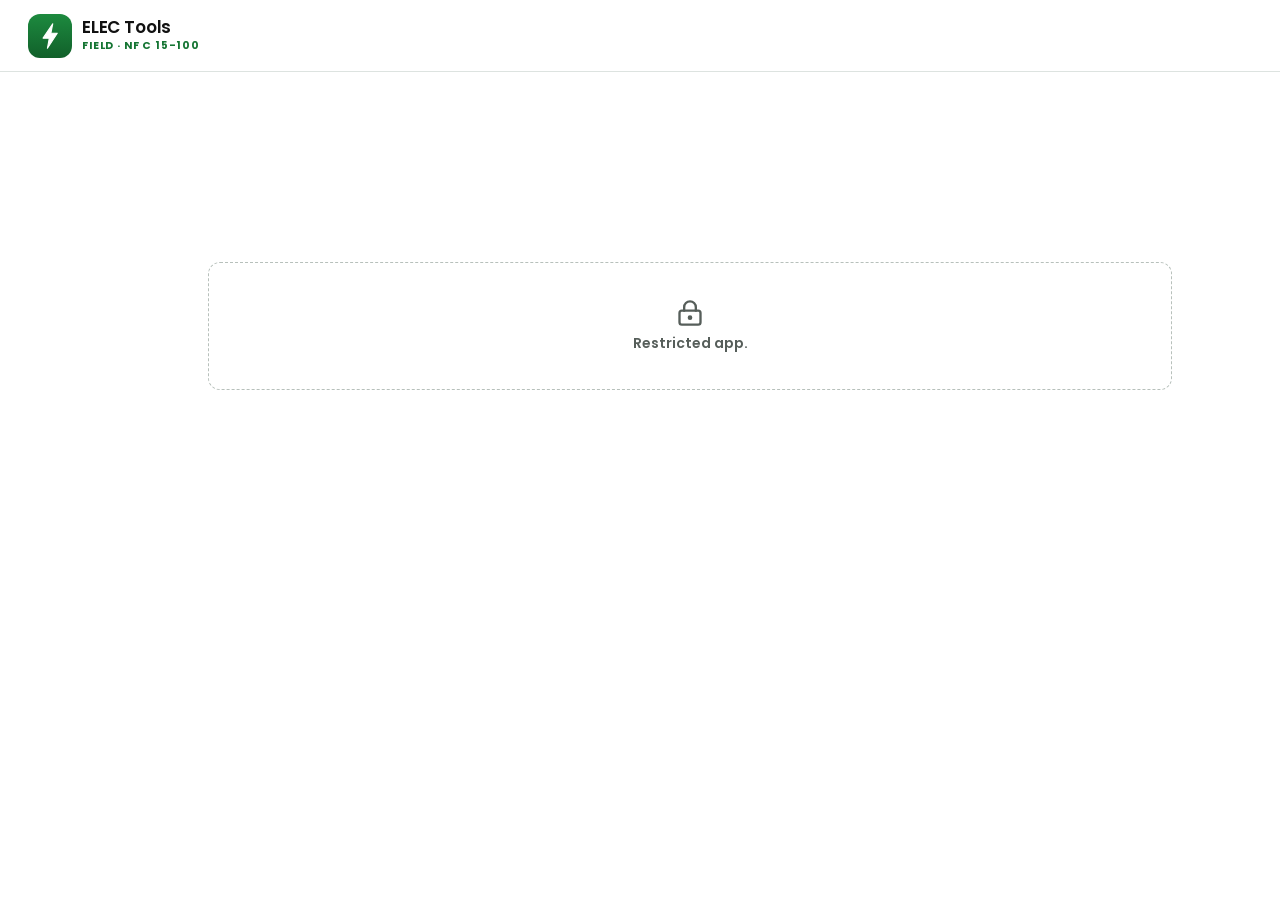
==== index.html @ 7d435b9e "Site ELEC Tools 1.0 (48) Co-Authored-By: Claude Fable 5.2 <noreply@anthropic.com>" ====
<!DOCTYPE html><!--TerLLx02cDnvO8qaEk_gn--><html lang="fr"><head><meta charSet="utf-8"/><meta name="viewport" content="width=device-width, initial-scale=1, maximum-scale=1, viewport-fit=cover"/><link rel="stylesheet" href="/_next/static/css/90f1ebd850bac467.css" data-precedence="next"/><link rel="preload" as="script" fetchPriority="low" href="/_next/static/chunks/webpack-ba7ab8f2b5a0d208.js"/><script src="/_next/static/chunks/4bd1b696-409494caf8c83275.js" async=""></script><script src="/_next/static/chunks/255-205653c4add82feb.js" async=""></script><script src="/_next/static/chunks/main-app-24da8ce214932cf9.js" async=""></script><script src="/_next/static/chunks/2f0b94e8-015daada98eb83e2.js" async=""></script><script src="/_next/static/chunks/164f4fb6-91375d5a65762548.js" async=""></script><script src="/_next/static/chunks/216-b95ee6476badbe04.js" async=""></script><script src="/_next/static/chunks/app/page-dc9c0424d70b2bcd.js" async=""></script><meta name="theme-color" content="#ffffff"/><title>ELEC Tools</title><meta name="description" content="Compagnon terrain pour calculs electriques NF C 15-100"/><meta name="application-name" content="ELEC Tools"/><link rel="manifest" href="/manifest.webmanifest"/><meta name="robots" content="noindex, nofollow"/><meta name="mobile-web-app-capable" content="yes"/><meta name="apple-mobile-web-app-title" content="ELEC Tools"/><meta name="apple-mobile-web-app-status-bar-style" content="default"/><script src="/_next/static/chunks/polyfills-42372ed130431b0a.js" noModule=""></script></head><body><div hidden=""><!--$--><!--/$--></div><div class="app-shell"><header class="topbar"><button type="button" class="brand-button" aria-label="Accueil ELEC Tools" data-brand-logo="true"><span class="brand-mark" aria-hidden="true"><svg viewBox="0 0 1024 1024" width="32" height="32"><path d="M600 120 L290 580 L490 580 L430 904 L744 424 L540 424 Z" fill="currentColor" stroke="currentColor" stroke-width="36" stroke-linejoin="round"></path></svg></span><span class="min-w-0"><span class="brand-name truncate">ELEC Tools</span><span class="brand-kicker kicker truncate">Terrain · NF C 15-100</span></span></button></header><main class="content" data-web-locked="true"><div class="empty-state web-locked"><svg xmlns="http://www.w3.org/2000/svg" width="28" height="28" viewBox="0 0 24 24" fill="none" stroke="currentColor" stroke-width="2" stroke-linecap="round" stroke-linejoin="round" class="lucide lucide-lock-keyhole" aria-hidden="true"><circle cx="12" cy="16" r="1"></circle><rect x="3" y="10" width="18" height="12" rx="2"></rect><path d="M7 10V7a5 5 0 0 1 10 0v3"></path></svg><span>Application reservee.</span></div></main></div><!--$--><!--/$--><script src="/_next/static/chunks/webpack-ba7ab8f2b5a0d208.js" id="_R_" async=""></script><script>(self.__next_f=self.__next_f||[]).push([0])</script><script>self.__next_f.push([1,"1:\"$Sreact.fragment\"\n2:I[9766,[],\"\"]\n3:I[98924,[],\"\"]\n4:I[60210,[\"33\",\"static/chunks/2f0b94e8-015daada98eb83e2.js\",\"930\",\"static/chunks/164f4fb6-91375d5a65762548.js\",\"216\",\"static/chunks/216-b95ee6476badbe04.js\",\"974\",\"static/chunks/app/page-dc9c0424d70b2bcd.js\"],\"default\"]\n5:I[24431,[],\"OutletBoundary\"]\n7:I[15278,[],\"AsyncMetadataOutlet\"]\n9:I[24431,[],\"ViewportBoundary\"]\nb:I[24431,[],\"MetadataBoundary\"]\nc:\"$Sreact.suspense\"\ne:I[57150,[],\"\"]\n:HL[\"/_next/static/css/90f1ebd850bac467.css\",\"style\"]\n"])</script><script>self.__next_f.push([1,"0:{\"P\":null,\"b\":\"TerLLx02cDnvO8qaEk_gn\",\"p\":\"\",\"c\":[\"\",\"\"],\"i\":false,\"f\":[[[\"\",{\"children\":[\"__PAGE__\",{}]},\"$undefined\",\"$undefined\",true],[\"\",[\"$\",\"$1\",\"c\",{\"children\":[[[\"$\",\"link\",\"0\",{\"rel\":\"stylesheet\",\"href\":\"/_next/static/css/90f1ebd850bac467.css\",\"precedence\":\"next\",\"crossOrigin\":\"$undefined\",\"nonce\":\"$undefined\"}]],[\"$\",\"html\",null,{\"lang\":\"fr\",\"children\":[\"$\",\"body\",null,{\"children\":[\"$\",\"$L2\",null,{\"parallelRouterKey\":\"children\",\"error\":\"$undefined\",\"errorStyles\":\"$undefined\",\"errorScripts\":\"$undefined\",\"template\":[\"$\",\"$L3\",null,{}],\"templateStyles\":\"$undefined\",\"templateScripts\":\"$undefined\",\"notFound\":[[[\"$\",\"title\",null,{\"children\":\"404: This page could not be found.\"}],[\"$\",\"div\",null,{\"style\":{\"fontFamily\":\"system-ui,\\\"Segoe UI\\\",Roboto,Helvetica,Arial,sans-serif,\\\"Apple Color Emoji\\\",\\\"Segoe UI Emoji\\\"\",\"height\":\"100vh\",\"textAlign\":\"center\",\"display\":\"flex\",\"flexDirection\":\"column\",\"alignItems\":\"center\",\"justifyContent\":\"center\"},\"children\":[\"$\",\"div\",null,{\"children\":[[\"$\",\"style\",null,{\"dangerouslySetInnerHTML\":{\"__html\":\"body{color:#000;background:#fff;margin:0}.next-error-h1{border-right:1px solid rgba(0,0,0,.3)}@media (prefers-color-scheme:dark){body{color:#fff;background:#000}.next-error-h1{border-right:1px solid rgba(255,255,255,.3)}}\"}}],[\"$\",\"h1\",null,{\"className\":\"next-error-h1\",\"style\":{\"display\":\"inline-block\",\"margin\":\"0 20px 0 0\",\"padding\":\"0 23px 0 0\",\"fontSize\":24,\"fontWeight\":500,\"verticalAlign\":\"top\",\"lineHeight\":\"49px\"},\"children\":404}],[\"$\",\"div\",null,{\"style\":{\"display\":\"inline-block\"},\"children\":[\"$\",\"h2\",null,{\"style\":{\"fontSize\":14,\"fontWeight\":400,\"lineHeight\":\"49px\",\"margin\":0},\"children\":\"This page could not be found.\"}]}]]}]}]],[]],\"forbidden\":\"$undefined\",\"unauthorized\":\"$undefined\"}]}]}]]}],{\"children\":[\"__PAGE__\",[\"$\",\"$1\",\"c\",{\"children\":[[\"$\",\"$L4\",null,{}],null,[\"$\",\"$L5\",null,{\"children\":[\"$L6\",[\"$\",\"$L7\",null,{\"promise\":\"$@8\"}]]}]]}],{},null,false]},null,false],[\"$\",\"$1\",\"h\",{\"children\":[null,[[\"$\",\"$L9\",null,{\"children\":\"$La\"}],null],[\"$\",\"$Lb\",null,{\"children\":[\"$\",\"div\",null,{\"hidden\":true,\"children\":[\"$\",\"$c\",null,{\"fallback\":null,\"children\":\"$Ld\"}]}]}]]}],false]],\"m\":\"$undefined\",\"G\":[\"$e\",[]],\"s\":false,\"S\":true}\n"])</script><script>self.__next_f.push([1,"a:[[\"$\",\"meta\",\"0\",{\"charSet\":\"utf-8\"}],[\"$\",\"meta\",\"1\",{\"name\":\"viewport\",\"content\":\"width=device-width, initial-scale=1, maximum-scale=1, viewport-fit=cover\"}],[\"$\",\"meta\",\"2\",{\"name\":\"theme-color\",\"content\":\"#ffffff\"}]]\n6:null\n"])</script><script>self.__next_f.push([1,"8:{\"metadata\":[[\"$\",\"title\",\"0\",{\"children\":\"ELEC Tools\"}],[\"$\",\"meta\",\"1\",{\"name\":\"description\",\"content\":\"Compagnon terrain pour calculs electriques NF C 15-100\"}],[\"$\",\"meta\",\"2\",{\"name\":\"application-name\",\"content\":\"ELEC Tools\"}],[\"$\",\"link\",\"3\",{\"rel\":\"manifest\",\"href\":\"/manifest.webmanifest\",\"crossOrigin\":\"$undefined\"}],[\"$\",\"meta\",\"4\",{\"name\":\"robots\",\"content\":\"noindex, nofollow\"}],[\"$\",\"meta\",\"5\",{\"name\":\"mobile-web-app-capable\",\"content\":\"yes\"}],[\"$\",\"meta\",\"6\",{\"name\":\"apple-mobile-web-app-title\",\"content\":\"ELEC Tools\"}],[\"$\",\"meta\",\"7\",{\"name\":\"apple-mobile-web-app-status-bar-style\",\"content\":\"default\"}]],\"error\":null,\"digest\":\"$undefined\"}\n"])</script><script>self.__next_f.push([1,"d:\"$8:metadata\"\n"])</script></body></html>
---- _next/static/css/90f1ebd850bac467.css ----
@font-face{font-family:Poppins;font-style:normal;font-display:swap;font-weight:400;src:url(/_next/static/media/poppins-latin-400-normal.916d3686.woff2) format("woff2"),url(/_next/static/media/poppins-latin-400-normal.cbe785df.woff) format("woff")}@font-face{font-family:Poppins;font-style:normal;font-display:swap;font-weight:500;src:url(/_next/static/media/poppins-latin-500-normal.7777133e.woff2) format("woff2"),url(/_next/static/media/poppins-latin-500-normal.fd8e96c2.woff) format("woff")}@font-face{font-family:Poppins;font-style:normal;font-display:swap;font-weight:600;src:url(/_next/static/media/poppins-latin-600-normal.d8692086.woff2) format("woff2"),url(/_next/static/media/poppins-latin-600-normal.c070cf14.woff) format("woff")}@font-face{font-family:Poppins;font-style:normal;font-display:swap;font-weight:700;src:url(/_next/static/media/poppins-latin-700-normal.9a881e2a.woff2) format("woff2"),url(/_next/static/media/poppins-latin-700-normal.c83dad1a.woff) format("woff")}*,:after,:before{--tw-border-spacing-x:0;--tw-border-spacing-y:0;--tw-translate-x:0;--tw-translate-y:0;--tw-rotate:0;--tw-skew-x:0;--tw-skew-y:0;--tw-scale-x:1;--tw-scale-y:1;--tw-pan-x: ;--tw-pan-y: ;--tw-pinch-zoom: ;--tw-scroll-snap-strictness:proximity;--tw-gradient-from-position: ;--tw-gradient-via-position: ;--tw-gradient-to-position: ;--tw-ordinal: ;--tw-slashed-zero: ;--tw-numeric-figure: ;--tw-numeric-spacing: ;--tw-numeric-fraction: ;--tw-ring-inset: ;--tw-ring-offset-width:0px;--tw-ring-offset-color:#fff;--tw-ring-color:rgb(59 130 246/0.5);--tw-ring-offset-shadow:0 0 #0000;--tw-ring-shadow:0 0 #0000;--tw-shadow:0 0 #0000;--tw-shadow-colored:0 0 #0000;--tw-blur: ;--tw-brightness: ;--tw-contrast: ;--tw-grayscale: ;--tw-hue-rotate: ;--tw-invert: ;--tw-saturate: ;--tw-sepia: ;--tw-drop-shadow: ;--tw-backdrop-blur: ;--tw-backdrop-brightness: ;--tw-backdrop-contrast: ;--tw-backdrop-grayscale: ;--tw-backdrop-hue-rotate: ;--tw-backdrop-invert: ;--tw-backdrop-opacity: ;--tw-backdrop-saturate: ;--tw-backdrop-sepia: ;--tw-contain-size: ;--tw-contain-layout: ;--tw-contain-paint: ;--tw-contain-style: }::backdrop{--tw-border-spacing-x:0;--tw-border-spacing-y:0;--tw-translate-x:0;--tw-translate-y:0;--tw-rotate:0;--tw-skew-x:0;--tw-skew-y:0;--tw-scale-x:1;--tw-scale-y:1;--tw-pan-x: ;--tw-pan-y: ;--tw-pinch-zoom: ;--tw-scroll-snap-strictness:proximity;--tw-gradient-from-position: ;--tw-gradient-via-position: ;--tw-gradient-to-position: ;--tw-ordinal: ;--tw-slashed-zero: ;--tw-numeric-figure: ;--tw-numeric-spacing: ;--tw-numeric-fraction: ;--tw-ring-inset: ;--tw-ring-offset-width:0px;--tw-ring-offset-color:#fff;--tw-ring-color:rgb(59 130 246/0.5);--tw-ring-offset-shadow:0 0 #0000;--tw-ring-shadow:0 0 #0000;--tw-shadow:0 0 #0000;--tw-shadow-colored:0 0 #0000;--tw-blur: ;--tw-brightness: ;--tw-contrast: ;--tw-grayscale: ;--tw-hue-rotate: ;--tw-invert: ;--tw-saturate: ;--tw-sepia: ;--tw-drop-shadow: ;--tw-backdrop-blur: ;--tw-backdrop-brightness: ;--tw-backdrop-contrast: ;--tw-backdrop-grayscale: ;--tw-backdrop-hue-rotate: ;--tw-backdrop-invert: ;--tw-backdrop-opacity: ;--tw-backdrop-saturate: ;--tw-backdrop-sepia: ;--tw-contain-size: ;--tw-contain-layout: ;--tw-contain-paint: ;--tw-contain-style: }/*
! tailwindcss v3.4.19 | MIT License | https://tailwindcss.com
*/*,:after,:before{box-sizing:border-box;border:0 solid #e5e7eb}:after,:before{--tw-content:""}:host,html{line-height:1.5;-webkit-text-size-adjust:100%;-moz-tab-size:4;-o-tab-size:4;tab-size:4;font-family:Poppins,-apple-system,BlinkMacSystemFont,Segoe UI,Roboto,Helvetica Neue,Arial,sans-serif;font-feature-settings:normal;font-variation-settings:normal;-webkit-tap-highlight-color:transparent}body{line-height:inherit}hr{height:0;color:inherit;border-top-width:1px}abbr:where([title]){-webkit-text-decoration:underline dotted;text-decoration:underline dotted}h1,h2,h3,h4,h5,h6{font-size:inherit;font-weight:inherit}a{color:inherit;text-decoration:inherit}b,strong{font-weight:bolder}code,kbd,pre,samp{font-family:ui-monospace,SFMono-Regular,Menlo,Monaco,Consolas,Liberation Mono,Courier New,monospace;font-feature-settings:normal;font-variation-settings:normal;font-size:1em}small{font-size:80%}sub,sup{font-size:75%;line-height:0;position:relative;vertical-align:baseline}sub{bottom:-.25em}sup{top:-.5em}table{text-indent:0;border-color:inherit;border-collapse:collapse}button,input,optgroup,select,textarea{font-family:inherit;font-feature-settings:inherit;font-variation-settings:inherit;font-size:100%;font-weight:inherit;line-height:inherit;letter-spacing:inherit;color:inherit;margin:0;padding:0}button,select{text-transform:none}button,input:where([type=button]),input:where([type=reset]),input:where([type=submit]){-webkit-appearance:button;background-color:transparent;background-image:none}:-moz-focusring{outline:auto}:-moz-ui-invalid{box-shadow:none}progress{vertical-align:baseline}::-webkit-inner-spin-button,::-webkit-outer-spin-button{height:auto}[type=search]{-webkit-appearance:textfield;outline-offset:-2px}::-webkit-search-decoration{-webkit-appearance:none}::-webkit-file-upload-button{-webkit-appearance:button;font:inherit}summary{display:list-item}blockquote,dd,dl,figure,h1,h2,h3,h4,h5,h6,hr,p,pre{margin:0}fieldset{margin:0}fieldset,legend{padding:0}menu,ol,ul{list-style:none;margin:0;padding:0}dialog{padding:0}textarea{resize:vertical}input::-moz-placeholder,textarea::-moz-placeholder{opacity:1;color:#9ca3af}input::placeholder,textarea::placeholder{opacity:1;color:#9ca3af}[role=button],button{cursor:pointer}:disabled{cursor:default}audio,canvas,embed,iframe,img,object,svg,video{display:block;vertical-align:middle}img,video{max-width:100%;height:auto}[hidden]:where(:not([hidden=until-found])){display:none}.sr-only{position:absolute;width:1px;height:1px;padding:0;margin:-1px;overflow:hidden;clip:rect(0,0,0,0);white-space:nowrap;border-width:0}.\!visible{visibility:visible!important}.visible{visibility:visible}.collapse{visibility:collapse}.fixed{position:fixed}.col-span-2{grid-column:span 2/span 2}.mb-1{margin-bottom:.25rem}.mb-2{margin-bottom:.5rem}.mb-3{margin-bottom:.75rem}.mb-4{margin-bottom:1rem}.mt-1{margin-top:.25rem}.mt-2{margin-top:.5rem}.mt-3{margin-top:.75rem}.mt-4{margin-top:1rem}.block{display:block}.flex{display:flex}.\!table{display:table!important}.table{display:table}.grid{display:grid}.contents{display:contents}.hidden{display:none}.min-h-\[48px\]{min-height:48px}.w-full{width:100%}.min-w-0{min-width:0}.min-w-\[300px\]{min-width:300px}.min-w-\[320px\]{min-width:320px}.flex-1{flex:1 1 0%}.shrink-0{flex-shrink:0}.border-collapse{border-collapse:collapse}.transform{transform:translate(var(--tw-translate-x),var(--tw-translate-y)) rotate(var(--tw-rotate)) skewX(var(--tw-skew-x)) skewY(var(--tw-skew-y)) scaleX(var(--tw-scale-x)) scaleY(var(--tw-scale-y))}.grid-cols-2{grid-template-columns:repeat(2,minmax(0,1fr))}.grid-cols-3{grid-template-columns:repeat(3,minmax(0,1fr))}.grid-cols-\[minmax\(0\2c 1fr\)\]{grid-template-columns:minmax(0,1fr)}.flex-wrap{flex-wrap:wrap}.items-end{align-items:flex-end}.items-center{align-items:center}.justify-between{justify-content:space-between}.gap-2{gap:.5rem}.gap-3{gap:.75rem}.gap-4{gap:1rem}.gap-5{gap:1.25rem}.gap-6{gap:1.5rem}.space-y-3>:not([hidden])~:not([hidden]){--tw-space-y-reverse:0;margin-top:calc(.75rem * calc(1 - var(--tw-space-y-reverse)));margin-bottom:calc(.75rem * var(--tw-space-y-reverse))}.space-y-4>:not([hidden])~:not([hidden]){--tw-space-y-reverse:0;margin-top:calc(1rem * calc(1 - var(--tw-space-y-reverse)));margin-bottom:calc(1rem * var(--tw-space-y-reverse))}.overflow-x-auto{overflow-x:auto}.truncate{overflow:hidden;text-overflow:ellipsis}.truncate,.whitespace-nowrap{white-space:nowrap}.rounded-full{border-radius:9999px}.rounded-lg{border-radius:10px}.border{border-width:1px}.border-t{border-top-width:1px}.border-confirm{--tw-border-opacity:1;border-color:rgb(21 117 51/var(--tw-border-opacity,1))}.border-ink\/10{border-color:rgb(17 17 17/.1)}.border-ink\/5{border-color:rgb(17 17 17/.05)}.border-line{--tw-border-opacity:1;border-color:rgb(221 227 224/var(--tw-border-opacity,1))}.border-white\/10{border-color:rgb(255 255 255/.1)}.bg-confirm{--tw-bg-opacity:1;background-color:rgb(21 117 51/var(--tw-bg-opacity,1))}.bg-mint{--tw-bg-opacity:1;background-color:rgb(233 248 237/var(--tw-bg-opacity,1))}.bg-panel{--tw-bg-opacity:1;background-color:rgb(244 246 245/var(--tw-bg-opacity,1))}.bg-red-600{--tw-bg-opacity:1;background-color:rgb(220 38 38/var(--tw-bg-opacity,1))}.bg-white{--tw-bg-opacity:1;background-color:rgb(255 255 255/var(--tw-bg-opacity,1))}.bg-white\/10{background-color:rgb(255 255 255/.1)}.p-3{padding:.75rem}.p-4{padding:1rem}.px-2{padding-left:.5rem;padding-right:.5rem}.px-3{padding-left:.75rem;padding-right:.75rem}.py-1{padding-top:.25rem;padding-bottom:.25rem}.py-2{padding-top:.5rem;padding-bottom:.5rem}.py-3{padding-top:.75rem;padding-bottom:.75rem}.text-left{text-align:left}.text-sm{font-size:.875rem;line-height:1.25rem}.text-xs{font-size:.75rem;line-height:1rem}.font-black{font-weight:700}.font-bold,.font-semibold{font-weight:600}.uppercase{text-transform:uppercase}.capitalize{text-transform:capitalize}.italic{font-style:italic}.text-confirm{--tw-text-opacity:1;color:rgb(21 117 51/var(--tw-text-opacity,1))}.text-graphite{--tw-text-opacity:1;color:rgb(86 94 90/var(--tw-text-opacity,1))}.text-safety{--tw-text-opacity:1;color:rgb(61 205 88/var(--tw-text-opacity,1))}.text-white{--tw-text-opacity:1;color:rgb(255 255 255/var(--tw-text-opacity,1))}.outline{outline-style:solid}.ring{--tw-ring-offset-shadow:var(--tw-ring-inset) 0 0 0 var(--tw-ring-offset-width) var(--tw-ring-offset-color);--tw-ring-shadow:var(--tw-ring-inset) 0 0 0 calc(3px + var(--tw-ring-offset-width)) var(--tw-ring-color)}.ring,.ring-1{box-shadow:var(--tw-ring-offset-shadow),var(--tw-ring-shadow),var(--tw-shadow,0 0 #0000)}.ring-1{--tw-ring-offset-shadow:var(--tw-ring-inset) 0 0 0 var(--tw-ring-offset-width) var(--tw-ring-offset-color);--tw-ring-shadow:var(--tw-ring-inset) 0 0 0 calc(1px + var(--tw-ring-offset-width)) var(--tw-ring-color)}.ring-line{--tw-ring-opacity:1;--tw-ring-color:rgb(221 227 224/var(--tw-ring-opacity,1))}.blur{--tw-blur:blur(8px)}.blur,.filter{filter:var(--tw-blur) var(--tw-brightness) var(--tw-contrast) var(--tw-grayscale) var(--tw-hue-rotate) var(--tw-invert) var(--tw-saturate) var(--tw-sepia) var(--tw-drop-shadow)}:root{color-scheme:light;--c-ink:#111111;--c-body:#2f3632;--c-muted:#565e5a;--c-green:#157533;--c-green-pressed:#0f5c27;--c-life:#3dcd58;--c-mint:#e9f8ed;--c-mint-line:#bfe6cb;--c-surface:#f4f6f5;--c-line:#dde3e0;--c-field-line:#7a8580;--c-warn:#9a3412;--c-warn-bg:#fff4e5;--c-warn-line:#f5c99a;--c-danger:#b42318;--radius-card:14px;--radius-control:10px;--gutter:16px;--safe-top:env(safe-area-inset-top,0px);--safe-bottom:env(safe-area-inset-bottom,0px);--safe-left:env(safe-area-inset-left,0px);--safe-right:env(safe-area-inset-right,0px);--topbar-height:60px;--topbar-offset:calc(var(--topbar-height) + var(--safe-top));--plan-taskbar-h:66px;--plan-bottom-space:calc(var(--bottom-nav-height) + var(--safe-bottom));--plan-work-h:calc(100dvh - var(--topbar-offset) - var(--plan-taskbar-h) - var(--plan-bottom-space) - 40px);--bottom-nav-height:64px}*{box-sizing:border-box}body,html{min-height:100%;overflow-x:hidden;overflow-x:clip}body{margin:0;background:#fff;color:var(--c-ink);font-family:Poppins,-apple-system,BlinkMacSystemFont,Segoe UI,Roboto,Helvetica Neue,Arial,sans-serif;font-size:16px;line-height:1.45;letter-spacing:0;overscroll-behavior-y:none;-webkit-font-smoothing:antialiased;-webkit-text-size-adjust:100%}button,input,select,textarea{font:inherit;color:inherit}button,summary{-webkit-tap-highlight-color:transparent;touch-action:manipulation}:focus-visible{outline:3px solid rgba(61,205,88,.55);outline-offset:2px}.kicker{color:var(--c-green);font-size:11.5px;font-weight:700;letter-spacing:.08em;line-height:1.3;text-transform:uppercase}.page-head{display:grid;gap:4px}.page-title{font-size:clamp(1.55rem,7vw,2rem);font-weight:500;letter-spacing:-.015em;line-height:1.12}.lead{color:var(--c-muted);font-size:14px;font-weight:500;line-height:1.4}.section-title{font-size:clamp(1.15rem,5vw,1.35rem);font-weight:600;letter-spacing:-.01em;line-height:1.2;overflow-wrap:break-word}.section-head{display:flex;align-items:baseline;justify-content:space-between;gap:12px;margin-bottom:10px}.count-chip{border-radius:999px;background:var(--c-surface);padding:2px 10px;color:var(--c-muted);font-size:12px;font-weight:600}.app-shell{min-height:100dvh;padding-bottom:calc(var(--bottom-nav-height) + var(--safe-bottom) + 20px)}.topbar{position:sticky;top:0;z-index:40;justify-content:space-between;min-height:var(--topbar-offset);border-bottom:1px solid var(--c-line);background:#fff;padding:calc(8px + var(--safe-top)) calc(var(--gutter) + var(--safe-right)) 8px calc(var(--gutter) + var(--safe-left))}.brand-button,.topbar{display:flex;align-items:center;gap:10px}.brand-button{min-width:0;min-height:44px;text-align:left}.brand-mark{display:grid;height:40px;width:40px;flex-shrink:0;place-items:center;border-radius:12px;background:linear-gradient(180deg,#1d8a3f,#11602a);color:#fff}.brand-name{display:block;font-size:17px;font-weight:600;letter-spacing:-.01em;line-height:1.15}.brand-kicker{display:block;margin-top:1px;font-size:10.5px}.topbar-actions{display:flex;flex-shrink:0;align-items:center;gap:8px}.engine-chip{display:none;border-radius:999px;background:var(--c-surface);padding:6px 12px;color:var(--c-muted);font-size:12px;font-weight:600}.content{margin:0 auto;width:min(100%,1120px);padding:18px calc(var(--gutter) + var(--safe-right)) 8px calc(var(--gutter) + var(--safe-left))}.bottom-nav{position:fixed;right:0;bottom:0;left:0;z-index:50;display:grid;grid-template-columns:repeat(4,minmax(0,1fr));gap:4px;border-top:1px solid var(--c-line);background:#fff;padding:6px calc(8px + var(--safe-right)) calc(6px + var(--safe-bottom)) calc(8px + var(--safe-left))}.bottom-nav>*{min-width:0}.nav-button{display:flex;min-height:54px;min-width:0;width:100%;flex-direction:column;align-items:center;justify-content:center;gap:3px;border-radius:12px;color:var(--c-muted);font-size:11.5px;font-weight:600;line-height:1.1}.nav-icon{display:grid;height:30px;width:52px;place-items:center;border-radius:999px;transition:background-color .15s ease}.nav-button[aria-current=page]{color:var(--c-green)}.nav-button[aria-current=page] .nav-icon{background:var(--c-mint)}.nav-button span:last-child{max-width:100%;overflow:hidden;text-overflow:ellipsis;white-space:nowrap}.toast{position:fixed;left:50%;bottom:calc(var(--bottom-nav-height) + var(--safe-bottom) + 14px);z-index:70;width:-moz-max-content;width:max-content;max-width:calc(100vw - 32px);transform:translateX(-50%);border-radius:12px;background:var(--c-ink);padding:12px 16px;color:#fff;font-size:14px}.btn,.toast{font-weight:600;text-align:center}.btn{display:inline-flex;min-height:44px;align-items:center;justify-content:center;gap:8px;border:1px solid transparent;border-radius:var(--radius-control);padding:10px 16px;font-size:15px;line-height:1.15;transition:background-color .15s ease,border-color .15s ease}.btn-primary{background:var(--c-green);color:#fff}.btn-primary:active{background:var(--c-green-pressed)}.btn:disabled{cursor:not-allowed;opacity:.45}.btn-secondary{border-color:var(--c-field-line);background:#fff;color:var(--c-ink)}.btn-quiet:active,.btn-secondary:active{background:var(--c-mint)}.btn-quiet{border-color:var(--c-line);background:var(--c-surface);color:var(--c-ink)}.btn-danger{border-color:#f1c4bf;background:#fff;color:var(--c-danger)}.btn-icon{display:grid;height:44px;width:44px;flex-shrink:0;place-items:center;border:1px solid var(--c-line);border-radius:12px;background:var(--c-surface);color:var(--c-ink)}.btn-icon.btn-danger{border-color:#f1c4bf;background:#fff;color:var(--c-danger)}.note-action{min-height:48px}.card{border:1px solid var(--c-line);border-radius:var(--radius-card);background:var(--c-surface)}.input-panel{padding:16px}.two-column{display:flex;flex-direction:column;gap:12px}.two-column>.input-panel:first-child:before{content:"Entrees";display:block;margin-bottom:12px;color:var(--c-green);font-size:11.5px;font-weight:700;letter-spacing:.08em;text-transform:uppercase}.result-panel{padding:16px}.result-panel.result-ok{border-color:var(--c-mint-line);background:var(--c-mint)}.result-panel.result-warn{border-color:var(--c-warn-line);background:var(--c-warn-bg)}.result-panel.result-pending{border-style:dashed;background:var(--c-surface)}.result-pending .result-status{color:var(--c-muted)}.result-pending-text{margin:0;color:var(--c-body);font-size:15px;line-height:1.45}.result-head{display:flex;align-items:flex-start;justify-content:space-between;gap:10px;margin-bottom:14px}.result-status{display:flex;align-items:center;gap:8px;margin-top:4px;font-size:17px;font-weight:600;line-height:1.2}.result-warn .kicker,.result-warn .result-status{color:var(--c-warn)}.status-chip{flex-shrink:0;border:1px solid var(--c-line);border-radius:999px;background:#fff;padding:3px 10px;color:var(--c-muted);font-size:11px;font-weight:700;letter-spacing:.06em;text-transform:uppercase}.result-actions{display:grid;grid-template-columns:1fr 1fr;gap:10px;margin-top:16px;border-top:1px solid rgba(17,17,17,.1);padding-top:16px}.tool-layout{display:grid;gap:12px;align-items:start}.back-link{display:inline-flex;min-height:44px;align-items:center;gap:4px;justify-self:start;margin:-8px 0 -4px -6px;border-radius:10px;padding:0 10px 0 4px;color:var(--c-green);font-size:14px;font-weight:600}.tool-frame-head{display:flex;min-width:0;align-items:center;gap:12px}.tool-badge{display:grid;height:46px;width:46px;flex-shrink:0;place-items:center;border-radius:999px;background:var(--c-life);color:var(--c-ink)}.tool-title{margin-top:2px;font-size:clamp(1.3rem,6vw,1.65rem);font-weight:500;letter-spacing:-.015em;line-height:1.15;overflow-wrap:break-word}.tool-actions{display:grid;width:100%;grid-template-columns:1fr 1fr;gap:8px}.tool-actions .segmented{grid-column:1/-1;min-width:0}.form-grid{display:grid;grid-template-columns:repeat(2,minmax(0,1fr));gap:14px 12px}.form-grid>*{min-width:0}.field-label{display:block;margin-bottom:6px;font-size:13.5px;font-weight:600}.control,.field-label{color:var(--c-ink);line-height:1.2}.control{min-height:48px;width:100%;border:1px solid var(--c-field-line);border-radius:var(--radius-control);background:#fff;padding:11px 12px;font-size:16px;font-weight:500}select.control{padding-right:8px;text-overflow:ellipsis}.control:focus{border-color:var(--c-green);outline:3px solid rgba(61,205,88,.35);outline-offset:0}.control:disabled{border-color:var(--c-line);background:var(--c-surface);color:var(--c-muted)}.segmented{display:grid;grid-template-columns:repeat(auto-fit,minmax(84px,1fr));gap:4px;border:1px solid var(--c-line);border-radius:12px;background:#fff;padding:4px}.segmented button{min-height:44px;border:0;border-radius:9px;background:transparent;padding:6px 8px;color:var(--c-body);font-size:14px;font-weight:600;line-height:1.15}.segmented button[data-active=true]{background:var(--c-green);color:#fff}.segmented button:disabled{cursor:not-allowed;background:repeating-linear-gradient(135deg,transparent 0 6px,rgba(17,17,17,.04) 6px 12px);color:#8a938f}.field-hint{margin-top:6px;color:var(--c-muted);font-size:12.5px;font-weight:500;line-height:1.35}.reference-card{border:1px solid var(--c-line);border-radius:12px;background:#fff;padding:12px 14px}.reference-code{margin-top:2px;color:var(--c-ink);font-size:19px;font-weight:700;letter-spacing:.02em;line-height:1.2;font-variant-numeric:tabular-nums}.reference-desc{margin-top:2px;color:var(--c-body);font-size:13.5px;font-weight:500;line-height:1.35}.toggle-row{display:flex;min-height:48px;align-items:center;justify-content:space-between;gap:12px;border:1px solid var(--c-line);border-radius:var(--radius-control);background:#fff;padding:8px 12px;font-size:14.5px;font-weight:500;line-height:1.25}.toggle-row input{height:22px;width:22px;flex-shrink:0;accent-color:var(--c-green)}.result-grid{display:grid;grid-template-columns:repeat(2,minmax(0,1fr));gap:8px}.metric{min-width:0;border:1px solid var(--c-line);border-radius:12px;background:#fff;padding:12px}.metric-label{color:var(--c-muted);font-size:11px;font-weight:700;letter-spacing:.06em;line-height:1.25;text-transform:uppercase}.metric-value{margin-top:4px;overflow-wrap:anywhere;color:var(--c-green);font-size:clamp(1.2rem,5.6vw,1.6rem);font-weight:700;font-variant-numeric:tabular-nums;letter-spacing:-.01em;line-height:1.12}.metric-sub{margin-top:4px;color:var(--c-ink);font-size:15px;font-weight:600;line-height:1.3}.metric.has-reference{container-type:inline-size}.metric-value.is-reference{overflow-wrap:normal;white-space:nowrap;font-size:clamp(.75rem,12.5cqi,1.25rem);letter-spacing:0}.result-warn .metric-value{color:var(--c-ink)}.detail-list{display:grid;gap:8px;margin-top:14px}.detail-item{display:flex;gap:10px;color:var(--c-body);font-size:14px;font-weight:500;line-height:1.4}.detail-item:before{content:"";height:7px;width:7px;flex-shrink:0;margin-top:7px;border-radius:2px;background:var(--c-life)}.result-warn .detail-item:before{background:#f59e0b}.empty-state{display:grid;justify-items:center;gap:6px;border:1px dashed #b7c0bb;border-radius:12px;background:#fff;padding:20px 16px;color:var(--c-muted);font-size:14px;font-weight:600;text-align:center}.web-locked{margin-top:18vh;padding:36px 16px}.home-screen{display:grid;gap:26px}.home-tool-grid{display:grid;grid-template-columns:repeat(2,minmax(0,1fr));gap:10px}.tool-tile{position:relative;display:grid;min-width:0;min-height:104px;align-content:start;gap:4px;border:1px solid var(--c-line);border-radius:var(--radius-card);background:var(--c-surface);padding:14px;color:var(--c-ink);text-align:left;transition:border-color .15s ease,background-color .15s ease}.tool-tile:active{border-color:var(--c-green);background:var(--c-mint)}.tool-tile--priority{min-height:132px;border-color:var(--c-mint-line);background:var(--c-mint)}.tool-tile-icon{display:grid;height:38px;width:38px;place-items:center;margin-bottom:8px;border:1px solid var(--c-line);border-radius:999px;background:#fff;color:var(--c-green)}.tool-tile--priority .tool-tile-icon{height:44px;width:44px;border:0;background:var(--c-life);color:var(--c-ink)}.tool-tile-title{display:block;overflow-wrap:break-word;hyphens:auto;font-size:15.5px;font-weight:600;letter-spacing:-.01em;line-height:1.2}.tool-tile-kicker{display:block;color:var(--c-muted);font-size:12.5px;font-weight:500;line-height:1.25}.tool-tile-arrow{position:absolute;top:16px;right:14px;color:var(--c-green)}.list-stack{display:grid;gap:8px}.list-row{display:flex;min-width:0;align-items:center;justify-content:space-between;gap:12px;border:1px solid var(--c-line);border-radius:12px;background:#fff;padding:10px 10px 10px 14px}.list-row-title{font-size:15px;font-weight:600;line-height:1.25}.list-row-meta,.list-row-title{overflow:hidden;text-overflow:ellipsis;white-space:nowrap}.list-row-meta{font-size:13px}.calc-date,.list-row-meta{color:var(--c-muted);font-weight:500;line-height:1.3}.calc-date{margin-top:2px;font-size:12px}.calc-latest{display:inline-block;margin-left:8px;padding:1px 8px;border-radius:999px;background:#e5f4e8;color:#1f6b33;font-size:11px;font-weight:700;vertical-align:2px}.project-row{display:flex;width:100%;min-height:64px;align-items:center;justify-content:space-between;gap:12px;border:1px solid var(--c-line);border-radius:12px;background:#fff;padding:10px 14px;text-align:left}.project-row.is-selected{border-color:var(--c-green);background:var(--c-mint);box-shadow:inset 3px 0 0 var(--c-green)}.project-count{flex-shrink:0;border-radius:999px;background:var(--c-surface);padding:3px 10px;color:var(--c-muted);font-size:12px;font-weight:600}.project-row.is-selected .project-count{background:#fff;color:var(--c-green)}.preference-section{overflow:hidden;border:1px solid var(--c-line);border-radius:12px;background:#fff}.preference-section>summary{display:flex;min-height:52px;cursor:pointer;list-style:none;align-items:center;justify-content:space-between;gap:12px;padding:8px 14px;font-size:15px;font-weight:600}.preference-section>summary::-webkit-details-marker{display:none}.preference-chevron{color:var(--c-green);transition:transform .15s ease}.preference-section[open] .preference-chevron{transform:rotate(180deg)}.preference-body{border-top:1px solid var(--c-line);padding:14px}@media (max-width:370px){:root{--gutter:12px}.form-grid{grid-template-columns:minmax(0,1fr)}.tool-tile{padding:12px}.tool-tile-title{font-size:14.5px}.nav-button{font-size:10.5px}}@media (prefers-reduced-motion:reduce){*{transition:none!important}}@media (min-width:840px){:root{--topbar-height:72px;--gutter:28px;--plan-bottom-space:0px}.app-shell{padding-bottom:32px}.engine-chip{display:inline-flex}.brand-mark{height:44px;width:44px}.content{padding-top:28px;padding-left:128px}.bottom-nav{top:calc(var(--topbar-offset) + 16px);right:auto;bottom:auto;left:20px;width:88px;grid-template-columns:1fr;gap:6px;border:1px solid var(--c-line);border-radius:16px;padding:8px}.toast{bottom:24px}.home-tool-grid{grid-template-columns:repeat(4,minmax(0,1fr));gap:12px}.tool-tile{min-height:120px;padding:16px}.tool-tile--priority{min-height:148px}.form-grid{grid-template-columns:repeat(auto-fit,minmax(180px,1fr))}.result-grid{grid-template-columns:repeat(auto-fit,minmax(140px,1fr))}.tool-actions{display:flex;width:auto}.two-column{display:grid;grid-template-columns:minmax(0,1fr) 380px;gap:16px;align-items:start}.input-panel,.result-panel{padding:20px}}.panel-row{position:relative;border:1px solid var(--c-line);border-radius:var(--radius-card);background:#fff}.panel-row-head{display:flex;width:100%;min-height:60px;align-items:center;justify-content:space-between;gap:12px;border:0;background:transparent;padding:10px 12px 10px 14px;text-align:left}.panel-row-title{display:block;font-size:16px;font-weight:600;line-height:1.25}.panel-row-meta{display:block;margin-top:2px;color:var(--c-muted);font-size:13px;font-weight:500;line-height:1.3}.field-hint.is-warn{color:var(--c-warn);font-weight:600}.panel-row-meta.is-warn{color:var(--c-warn)}.panel-row-chevron{flex-shrink:0;color:var(--c-green);transition:transform .15s ease}.panel-row-chevron.is-open{transform:rotate(180deg)}.panel-row-body{display:grid;gap:14px;border-top:1px solid var(--c-line);padding:14px}.panel-tree-root{border:1px solid var(--c-mint-line);border-radius:var(--radius-control);background:var(--c-mint);padding:10px 12px;color:var(--c-green);font-size:14px;font-weight:600;line-height:1.3}.panel-tree-list{display:grid;gap:8px;margin:0 0 0 14px;border-left:2px solid var(--c-mint-line);padding:8px 0 0 14px;list-style:none}.panel-tree-item{position:relative;display:flex;min-width:0;align-items:center;gap:8px;border:1px solid var(--c-line);border-radius:12px;background:#fff;padding:8px 8px 8px 12px}.panel-tree-item:before{content:"";position:absolute;top:50%;left:-16px;width:15px;border-top:2px solid var(--c-mint-line)}.panel-tree-item.is-editing{display:block;border-color:var(--c-green);background:var(--c-mint);padding:0}.panel-tree-empty{margin-top:8px;color:var(--c-muted);font-size:13px}.panel-circuit-form{border:1px solid var(--c-mint-line);border-radius:12px;background:var(--c-mint);padding:12px}.panel-tree-item.is-editing .panel-circuit-form{border:0}.panel-circuit-note{align-self:end;border-radius:var(--radius-control);background:#fff;padding:12px;color:var(--c-muted);font-size:13.5px;font-weight:500}.panel-tree-meta{color:var(--c-muted);font-size:13px;font-weight:500;line-height:1.3}.panel-org{margin-top:16px}.panel-org-root{border-radius:var(--radius-control);background:var(--c-ink);padding:10px 12px;color:#fff;font-size:14px;font-weight:600;line-height:1.3}.panel-org-list{display:grid;gap:12px;margin-left:8px;border-left:2px solid var(--c-field-line);padding:12px 0 0 10px}.panel-org-list>.panel-row:before{content:"";position:absolute;top:29px;left:-12px;width:11px;border-top:2px solid var(--c-field-line)}.panel-row--direct{border-color:var(--c-mint-line)}.panel-tree-root.is-none{border-color:var(--c-line);background:var(--c-surface);color:var(--c-muted)}.panel-direct-list{display:grid;gap:8px;margin:0;padding:0;list-style:none}.panel-direct-list>.panel-tree-item:before{display:none}.panel-add-differential{border-style:dashed}.panel-delete-button{width:100%;color:var(--c-danger)}.panel-delete-confirm{display:grid;gap:10px;border:1px solid #f1c4bf;border-radius:12px;background:#fff5f4;padding:12px;color:var(--c-danger);font-size:14px;font-weight:600}.panel-form-full{grid-column:1/-1}.panel-validation-ok{border:1px solid var(--c-mint-line);border-radius:12px;background:var(--c-mint);color:var(--c-green);font-size:14px;font-weight:700}.housing-summary,.panel-validation-ok{display:flex;align-items:center;gap:8px;padding:10px 12px}.housing-summary{flex-wrap:wrap;justify-content:space-between;border:1px solid var(--c-line);border-radius:12px;background:#fff}.housing-summary p{min-width:0;color:var(--c-body);font-size:14px;font-weight:600;line-height:1.35}.housing-banner{display:grid;gap:10px;border:1px solid var(--c-warn-line);border-radius:12px;background:var(--c-warn-bg);padding:12px;color:var(--c-warn);font-size:14px;font-weight:600}.housing-section-title{margin:18px 0 8px;color:var(--c-ink);font-size:15px;font-weight:700}.housing-section-title.is-first{margin-top:0}.housing-minimums,.housing-notes{border:1px solid var(--c-mint-line);border-radius:12px;background:var(--c-mint);padding:12px}.tool-tile-wrap{position:relative;min-width:0}.tool-tile-wrap>.tool-tile{width:100%;height:100%}.tool-favorite{position:absolute;top:6px;right:6px;display:grid;height:44px;width:44px;place-items:center;border:0;border-radius:12px;background:transparent;color:var(--c-field-line)}.tool-favorite.is-favorite{color:var(--c-green)}.tool-favorite:active{background:var(--c-mint)}.favorites-empty{border:1px dashed var(--c-line);border-radius:var(--radius-card);padding:14px;color:var(--c-muted);font-size:14px;line-height:1.4}.support-notice{border:1px solid var(--c-warn-line);border-radius:var(--radius-control);background:var(--c-warn-bg);padding:10px 12px;color:var(--c-warn);font-size:13.5px;font-weight:600;line-height:1.4}.faq-list{display:grid;gap:8px;margin-top:8px}.faq-item{border:1px solid var(--c-line);border-radius:12px;background:#fff}.faq-item summary{display:grid;min-height:56px;gap:2px;padding:10px 14px;cursor:pointer;list-style:none}.faq-item summary::-webkit-details-marker{display:none}.faq-item[open] summary{border-bottom:1px solid var(--c-line)}.faq-category{color:var(--c-green);font-size:11.5px;font-weight:700;letter-spacing:.06em;text-transform:uppercase}.faq-question{font-size:15px;font-weight:600;line-height:1.3}.faq-answer{padding:10px 14px 4px;font-size:14.5px;line-height:1.45}.chat-source,.faq-source{padding:0 14px 10px;color:var(--c-muted);font-size:12.5px;line-height:1.35}.chat-head{display:flex;align-items:center;gap:8px;margin-top:14px;color:var(--c-green);font-weight:600}.chat-log{display:grid;gap:8px;margin-top:10px}.chat-message{max-width:88%;border-radius:14px;padding:10px 12px;font-size:14.5px;line-height:1.4}.chat-message.is-support{justify-self:start;border:1px solid var(--c-line);background:#fff}.chat-message.is-user{justify-self:end;background:var(--c-mint)}.chat-message .chat-source{padding:4px 0 0}.chat-author{margin-bottom:2px;color:var(--c-muted);font-size:12px;font-weight:600}.chat-pending{color:var(--c-muted);font-size:13px}.chat-suggestions{display:flex;flex-wrap:wrap;gap:8px;margin-top:12px}.chat-suggestion{min-height:44px;padding:8px 12px;font-size:13.5px}.chat-form{display:flex;align-items:center;gap:8px;margin-top:12px}.chat-send{height:48px;width:48px;border:0;background:var(--c-green);color:#fff}.chat-send:disabled{background:var(--c-line);color:var(--c-muted)}.domotique-assumptions{border:1px solid var(--c-line);border-radius:12px;background:#fff;padding:0 12px}.domotique-assumptions summary{display:flex;min-height:48px;align-items:center;color:var(--c-green);font-size:14px;font-weight:600;cursor:pointer}.domotique-assumptions[open]{padding-bottom:12px}.tarif-results{display:grid;gap:8px;margin:0;padding:0;list-style:none}.tarif-result{display:grid;width:100%;min-height:56px;gap:2px;border:1px solid var(--c-line);border-radius:12px;background:#fff;padding:10px 12px;text-align:left}.tarif-result.is-selected{border-color:var(--c-green);background:var(--c-mint)}.tarif-result-head{display:flex;align-items:baseline;justify-content:space-between;gap:10px}.tarif-result-ref{min-width:0;color:var(--c-ink);font-size:15px;font-weight:700;font-variant-numeric:tabular-nums;overflow-wrap:anywhere}.tarif-result-price{flex-shrink:0;color:var(--c-green);font-size:14px;font-weight:700;white-space:nowrap}.tarif-result-desc{color:var(--c-body);font-size:13px;font-weight:500;line-height:1.35}.tarif-list{padding:16px}.tarif-list-head{display:flex;align-items:center;gap:10px;margin-bottom:10px}.tarif-clear{min-height:44px;margin-left:auto;padding:0 12px}.tarif-list-items{display:grid;gap:8px;margin:0;padding:0;list-style:none}.tarif-list-item{display:grid;grid-template-columns:minmax(0,1fr) auto;align-items:start;gap:10px;border:1px solid var(--c-line);border-radius:12px;background:#fff;padding:10px 8px 10px 12px}.tarif-list-item.is-new{border-color:var(--c-green);background:var(--c-mint)}.tarif-list-prices{margin-top:4px;color:var(--c-body);font-size:13px;line-height:1.4}.tarif-list-prices strong{color:var(--c-green);font-weight:700}.qty-stepper{display:inline-grid;grid-template-columns:44px 64px 44px;align-items:stretch;overflow:hidden;border:1px solid var(--c-line);border-radius:12px;background:#fff}.qty-btn{display:grid;min-height:44px;place-items:center;background:var(--c-surface);color:var(--c-ink)}.qty-btn:disabled{color:var(--c-muted);opacity:.45}.qty-input{min-width:0;border-inline:1px solid var(--c-line);background:#fff;color:var(--c-ink);font-size:16px;font-weight:700;font-variant-numeric:tabular-nums;text-align:center}.qty-input:focus{outline:2px solid var(--c-green);outline-offset:-2px}.qty-input[aria-invalid=true]{outline:2px solid var(--c-danger);outline-offset:-2px;color:var(--c-danger)}.tarif-list-qty{display:flex;flex-wrap:wrap;grid-column:1/-1;align-items:center;gap:8px 10px}.tarif-qty-unit{color:var(--c-body);font-size:13px}.tarif-line-total{margin-left:auto;color:var(--c-body);font-size:14px}.tarif-line-total strong{color:var(--c-ink);font-weight:700;font-variant-numeric:tabular-nums}.tarif-totals{display:grid;gap:6px;margin-top:12px;border-radius:12px;background:#fff;border:1px solid var(--c-line);padding:12px}.tarif-totals>div{display:flex;align-items:baseline;justify-content:space-between;gap:12px}.tarif-totals dt{color:var(--c-body);font-size:14px}.tarif-totals dd{font-weight:700;font-variant-numeric:tabular-nums}.tarif-totals .is-net dt{color:var(--c-ink);font-weight:700}.tarif-totals .is-net dd{color:var(--c-green);font-size:18px}.sheet-backdrop{position:fixed;inset:0;z-index:80;display:flex;align-items:flex-start;justify-content:center;overflow-y:auto;background:rgba(17,17,17,.45);padding:calc(var(--safe-top, 0px) + 16px) 16px 16px}.sheet{width:100%;max-width:480px;padding:18px 16px 16px;box-shadow:0 18px 40px rgba(17,17,17,.25)}.sheet-head{display:flex;align-items:center;gap:12px;margin-bottom:8px}.sheet-title{margin:0;color:var(--c-ink);font-size:19px;font-weight:700;line-height:1.2}@media (min-width:768px){.sheet-backdrop{align-items:center}}.swipe-row{overflow:hidden;border-radius:12px}.swipe-content,.swipe-row{position:relative;touch-action:pan-y}.swipe-content{z-index:1;transition:transform .2s ease}.swipe-content.is-dragging{transition:none}.swipe-delete{position:absolute;top:0;right:0;bottom:0;display:flex;width:96px;flex-direction:column;align-items:center;justify-content:center;gap:4px;visibility:hidden;border-radius:0 12px 12px 0;background:var(--c-danger);color:#fff;font-size:13px;font-weight:700}.swipe-row.is-revealed .swipe-delete{visibility:visible}.project-page-meta{margin-top:4px;color:var(--c-muted);font-size:14px;line-height:1.4}.kv-list{display:grid;margin:0}.kv-row{display:flex;align-items:baseline;justify-content:space-between;gap:12px;border-bottom:1px solid var(--c-line);padding:9px 0}.kv-row:last-child{border-bottom:0}.kv-row dt{min-width:0;color:var(--c-muted);font-size:14px;font-weight:500}.kv-row dd{margin:0;max-width:62%;color:var(--c-ink);font-size:14.5px;font-weight:600;text-align:right;overflow-wrap:anywhere}.kv-list.is-emphasis .kv-row dd{color:var(--c-green);font-size:16px;font-weight:700}.saved-material{display:grid;gap:8px;margin:0;padding:0;list-style:none}.saved-material li{display:flex;align-items:flex-start;gap:12px;border-bottom:1px solid var(--c-line);padding-bottom:8px}.saved-material-qty{flex-shrink:0;min-width:32px;border-radius:8px;background:var(--c-surface);padding:2px 6px;text-align:center;font-weight:700}.saved-conclusion{margin:0;border-left:4px solid var(--c-green);border-radius:8px;background:var(--c-mint);padding:12px 14px;color:var(--c-ink);font-size:14.5px;line-height:1.45}.saved-bullets{display:grid;gap:4px;margin:0;padding-left:18px;color:var(--c-body);font-size:13.5px;line-height:1.4}.saved-pdf-bar{padding-top:4px}.calc-row{display:flex;width:100%;min-height:60px;align-items:center;justify-content:space-between;gap:12px;border:1px solid var(--c-line);border-radius:12px;background:#fff;padding:10px 10px 10px 14px;text-align:left}.calc-row-chevron{flex-shrink:0;color:var(--c-green)}.plan-create{display:grid;gap:10px}.plan-list{display:grid;gap:8px}.plan-list-item{display:flex;align-items:center;gap:8px;border:1px solid var(--c-line);border-radius:12px;background:#fff;padding:6px 6px 6px 12px}.plan-list-open{display:grid;min-width:0;flex:1;min-height:44px;text-align:left}.plan-topbar{display:flex;flex-wrap:wrap;align-items:flex-end;gap:10px}.plan-name{min-width:0;flex:1}.plan-floors{display:flex;gap:6px;overflow-x:auto;padding-bottom:2px}.plan-floor-tab{display:inline-flex;min-height:44px;flex-shrink:0;align-items:center;gap:4px;border:1px solid var(--c-line);border-radius:12px;background:#fff;padding:8px 14px;font-size:14px;font-weight:600}.plan-floor-tab[data-active=true]{border-color:var(--c-green);background:var(--c-green);color:#fff}.plan-layout{display:grid;grid-template-columns:minmax(0,1fr);gap:16px}.plan-stage{display:grid;min-width:0;gap:10px;padding:10px;scroll-margin-top:calc(var(--topbar-offset, 0px) + var(--plan-taskbar-h) + 8px)}.plan-taskbar{position:sticky;top:var(--topbar-offset,0);z-index:20;display:grid;margin:0 -4px;border:1px solid var(--c-line);border-radius:14px;background:rgba(255,255,255,.97);box-shadow:0 4px 14px rgba(17,17,17,.08)}.plan-taskbar-row{display:flex;align-items:center;gap:6px;overflow-x:auto;padding:6px;scrollbar-width:thin}.plan-taskbar-group{display:flex;flex-shrink:0;align-items:center;gap:4px}.plan-taskbar-sep{width:1px;height:36px;flex-shrink:0;background:var(--c-line)}.plan-taskbar .plan-floor-tab{min-height:44px;padding:6px 12px}.plan-tool{position:relative;display:grid;min-width:58px;min-height:52px;flex-shrink:0;justify-items:center;align-content:center;gap:2px;border:1px solid transparent;border-radius:10px;background:transparent;padding:4px 6px;color:var(--c-ink);font-size:12px;font-weight:700;line-height:1.1}.plan-tool:disabled{opacity:.4}.plan-tool[data-active=true]{border-color:var(--c-green);background:var(--c-mint);color:var(--c-green)}.plan-tool-badge{position:absolute;top:2px;right:4px;display:grid;min-width:18px;height:18px;place-items:center;border-radius:9px;background:#b45309;padding:0 4px;color:#fff;font-size:11px;font-weight:800}.plan-menu{display:grid;gap:8px;border-top:1px solid var(--c-line);padding:8px 10px 10px}.plan-import-choices{display:grid;grid-template-columns:repeat(3,minmax(0,1fr));gap:8px;width:100%;max-width:420px}.plan-import-choice{display:grid;min-height:64px;cursor:pointer;justify-items:center;align-content:center;gap:4px;border:1px solid var(--c-line);border-radius:12px;background:#fff;padding:8px;color:var(--c-ink);font-size:14px;font-weight:700}.plan-import-choice:focus-within{border-color:var(--c-green);box-shadow:0 0 0 2px var(--c-green)}.plan-import-choice.is-busy{opacity:.6}.plan-screen[hidden]{display:none}.plan-screen{display:grid;gap:16px}.plan-results-head,.plan-toolbar{display:flex;align-items:center;gap:8px}.plan-toolbar{justify-content:space-between}.plan-toolbar-actions{display:flex;gap:6px}.plan-mode{min-width:0;overflow:hidden;color:var(--c-muted);font-size:13px;font-weight:700;text-overflow:ellipsis;white-space:nowrap}.plan-canvas{display:block;width:100%;height:auto;min-height:240px;max-height:min(70vh,calc(100dvh - var(--topbar-offset, 0px) - var(--plan-taskbar-h) - var(--plan-bottom-space) - 56px));border:1px solid var(--c-line);border-radius:12px;background:#fff;touch-action:none;-moz-user-select:none;user-select:none;-webkit-user-select:none;-webkit-touch-callout:none}.plan-canvas-wrap{position:relative;min-width:0}.plan-work{display:grid;grid-template-columns:minmax(0,1fr);gap:10px}.plan-work-main{min-width:0}.plan-tools{display:grid;min-width:0;align-content:start;gap:8px}.plan-tools .plan-actionbar{padding:10px}.plan-tools .form-grid{grid-template-columns:minmax(0,1fr)}.plan-tools-section{display:grid;gap:8px}.plan-overlay{position:absolute;z-index:4;margin:0}.plan-overlay.is-top-left{top:8px;left:8px;max-width:calc(100% - 150px)}.plan-overlay.is-top-right{top:8px;right:8px;display:grid;justify-items:end;gap:6px;max-width:calc(100% - 16px)}.plan-overlay.is-bottom-left{bottom:8px;left:8px;max-width:calc(100% - 16px)}.plan-overlay .plan-room-nav{gap:4px;border:1px solid var(--c-line);border-radius:14px;background:rgba(255,255,255,.95);padding:2px}.plan-overlay .plan-room-nav .btn-icon{height:40px;width:40px;border:0;background:transparent}.plan-nf-chip,.plan-overlay .plan-room-nav-title{font-size:14px}.plan-nf-chip{display:inline-flex;min-height:44px;align-items:center;gap:6px;border:1px solid var(--c-line);border-radius:14px;background:rgba(255,255,255,.95);padding:6px 10px;font-weight:700;white-space:nowrap}.plan-nf-chip.is-todo{border-color:var(--c-warn-line);background:var(--c-warn-bg);color:var(--c-warn)}.plan-nf-chip.is-ok{border-color:var(--c-mint-line);background:var(--c-mint);color:var(--c-green)}.plan-nf-chevron{transition:transform .15s ease}.plan-nf-chevron.is-open{transform:rotate(90deg)}.plan-nf-popover{display:grid;width:min(300px,calc(100vw - 48px));max-height:60vh;gap:8px;overflow-y:auto;border:1px solid var(--c-line);border-radius:14px;background:#fff;box-shadow:0 10px 28px rgba(17,17,17,.22);padding:10px 12px}.plan-overlay-row{position:relative;display:flex;align-items:flex-start;justify-content:space-between;gap:6px;margin-bottom:6px}.plan-overlay-row .plan-overlay{position:static;max-width:none}.plan-overlay-row .plan-overlay.is-top-left{min-width:0;flex:1}.plan-overlay-row .plan-nf-popover{position:absolute;top:calc(100% + 4px);right:0;z-index:6}.plan-overlay-hint{border:1px solid var(--c-line);border-radius:10px;background:rgba(255,255,255,.95);padding:4px 10px;color:var(--c-muted);font-size:13px;font-weight:600;pointer-events:none}.plan-loupe{position:absolute;z-index:5;overflow:hidden;border:3px solid #ffffff;border-radius:50%;background:#ffffff;box-shadow:0 6px 18px rgba(0,0,0,.35),0 0 0 1px rgba(0,0,0,.2);pointer-events:none}.plan-loupe svg{display:block}.plan-canvas.is-editing{border-color:var(--c-green)}.plan-label{fill:var(--c-ink);font-weight:700;paint-order:stroke;stroke:#fff;stroke-width:.25em;stroke-linejoin:round;pointer-events:none}.plan-label.is-sub{font-weight:500}.plan-badge{cursor:pointer}.plan-badge-text{fill:#fff;font-weight:800;pointer-events:none}.plan-bubble{position:absolute;z-index:6;display:grid;width:min(260px,calc(100% - 16px));gap:8px;border:1px solid var(--c-line);border-radius:14px;background:#fff;box-shadow:0 10px 28px rgba(17,17,17,.22);padding:10px 12px 12px}.plan-bubble-head{display:flex;align-items:center;justify-content:space-between;gap:8px}.plan-bubble-list{display:grid;gap:4px;font-size:14px}.plan-bubble-list li{display:grid;grid-template-columns:14px minmax(0,1fr);align-items:start;gap:6px;color:var(--c-warn);font-weight:600}.plan-bubble-list svg,.plan-bubble-ok svg{margin-top:3px}.plan-bubble-ok{display:flex;gap:6px;color:var(--c-green);font-size:14px;font-weight:600}.plan-empty{display:grid;min-height:260px;place-items:center;align-content:center;gap:6px;border:1px dashed var(--c-field-line);border-radius:12px;color:var(--c-muted);text-align:center;padding:16px}.plan-actionbar{display:grid;gap:8px;border:1px solid var(--c-mint-line);border-radius:12px;background:var(--c-mint);padding:10px 12px}.plan-actionbar-buttons{display:flex;flex-wrap:wrap;justify-content:flex-end;gap:8px}.plan-side{display:grid;min-width:0;align-content:start;gap:4px;padding:14px}.plan-side-section{padding-bottom:10px}.plan-room,.plan-room-list,.plan-side-section{display:grid;gap:8px}.plan-room{grid-template-columns:10px minmax(0,1fr);border:1px solid var(--c-line);border-radius:12px;background:#fff;padding:8px}.plan-room.is-selected{border-color:var(--c-green);box-shadow:0 0 0 1px var(--c-green)}.plan-room-swatch{border-radius:4px}.plan-room-main{display:grid;min-width:0;min-height:44px;text-align:left}.plan-room-actions{display:flex;flex-wrap:wrap;grid-column:2;gap:6px}.plan-floor-edit,.plan-room-nav{display:grid;gap:8px}.plan-room-nav{grid-template-columns:auto minmax(0,1fr) auto;align-items:center}.plan-room-nav-title{min-width:0;overflow:hidden;font-weight:700;text-align:center;text-overflow:ellipsis;white-space:nowrap}.plan-palette{display:grid;gap:8px}.plan-palette-group{display:grid;gap:4px}.plan-palette-group-title{color:var(--c-muted);font-size:12px;font-weight:700}.plan-palette-grid{display:grid;grid-template-columns:repeat(auto-fill,minmax(84px,1fr));gap:6px}.plan-palette-grid .plan-palette-item{min-width:0}.plan-palette-item{display:grid;min-width:78px;min-height:56px;flex-shrink:0;justify-items:center;align-content:center;gap:2px;border:1px solid var(--c-line);border-radius:10px;background:#fff;padding:6px 8px;font-size:12px;font-weight:600;line-height:1.15;text-align:center}.plan-palette-item[data-active=true]{border-color:var(--c-green);box-shadow:0 0 0 2px var(--c-green)}.plan-palette-item.is-need{border-style:dashed;border-color:#8aa597}.plan-need-count{border-radius:8px;padding:1px 6px;font-size:11px;font-weight:800}.plan-need-count.is-todo{background:var(--c-warn-bg);color:var(--c-warn)}.plan-need-count.is-ok{background:var(--c-mint);color:var(--c-green)}.plan-need-count.is-over{background:#b45309;color:#fff}.plan-over-notice{display:grid;gap:8px;border:1px solid var(--c-warn-line);border-radius:12px;background:var(--c-warn-bg);padding:8px 10px;color:var(--c-warn);font-size:14px;font-weight:600}.plan-over-notice p{display:flex;align-items:flex-start;gap:6px}.plan-over-notice p svg{flex-shrink:0;margin-top:2px}.plan-inline-link{min-height:32px;color:var(--c-green);font-weight:700;text-decoration:underline;text-underline-offset:2px}.plan-section{border-bottom:1px solid var(--c-line);scroll-margin-top:calc(var(--topbar-offset, 0px) + var(--plan-taskbar-h) + 8px)}.plan-section:last-child{border-bottom:0}.plan-section-head{display:grid;width:100%;min-height:52px;grid-template-columns:18px auto minmax(0,1fr);align-items:center;gap:8px;padding:6px 2px;text-align:left}.plan-section-chevron{color:var(--c-muted);transition:transform .15s ease}.plan-section.is-open .plan-section-chevron{transform:rotate(90deg)}.plan-section-title{font-size:16px;font-weight:800}.plan-section-summary{min-width:0;overflow:hidden;font-size:13px;font-weight:600;text-align:right;text-overflow:ellipsis;white-space:nowrap}.plan-section-summary.is-ok{color:var(--c-green)}.plan-section-summary.is-todo{color:var(--c-warn)}.plan-section-summary.is-neutral{color:var(--c-muted)}.plan-section-body{display:grid;gap:10px;padding:2px 0 14px}.plan-section-body[hidden]{display:none}.plan-needs,.plan-section-stack{display:grid;gap:10px}.plan-needs-group{display:grid;gap:8px}.plan-need-grid{display:grid;grid-template-columns:repeat(auto-fill,minmax(220px,1fr));gap:10px 14px}.plan-need-row{display:grid;align-content:start;gap:4px}.plan-need-meta{color:var(--c-muted);font-size:12px;font-weight:600}.plan-equip-status{display:grid;grid-template-columns:minmax(0,1fr);align-items:start;gap:8px;border-radius:10px;padding:6px 8px;font-size:14px;font-weight:600}.plan-equip-status:has(>svg){grid-template-columns:16px minmax(0,1fr)}.plan-equip-status svg{margin-top:2px}.plan-equip-status.is-ok{background:#fff;color:var(--c-green)}.plan-equip-status.is-todo{background:var(--c-warn-bg);color:var(--c-warn)}.plan-device-editor{display:grid;gap:8px}.plan-device{cursor:grab}.plan-outputs{display:grid;min-width:0;gap:10px;margin-top:16px;padding:14px}.plan-outputs-grid,.plan-outputs-settings{display:grid;grid-template-columns:minmax(0,1fr);gap:12px}.plan-circuit-list,.plan-odace-list,.plan-output-warnings{display:grid;gap:6px;margin:0;padding:0;list-style:none}.plan-circuit,.plan-odace{display:grid;grid-template-columns:auto minmax(0,1fr);align-items:start;gap:8px;border:1px solid var(--c-line);border-radius:10px;background:#fff;padding:6px 8px}.plan-circuit>span:last-child,.plan-odace>span:last-child{display:grid;gap:2px}.plan-circuit-tag{min-width:34px;border-radius:8px;background:var(--c-mint);color:var(--c-green);padding:2px 6px;font-size:13px;font-weight:800;text-align:center}.plan-output-warnings li{border-radius:10px;background:var(--c-warn-bg);color:var(--c-ink);padding:6px 8px;font-size:14px}.plan-outputs-actions{justify-content:flex-start}.plan-outputs-panel{display:grid;min-width:0;gap:10px}@media (min-width:1000px){.plan-outputs-grid,.plan-outputs-settings{grid-template-columns:repeat(2,minmax(0,1fr))}}.plan-link-editor{display:grid;gap:6px}.plan-command-ref{border-radius:8px;background:#fff;padding:4px 8px;color:#534ab7;font-size:14px;font-weight:700}.plan-link-delete{color:var(--c-danger)}.plan-link-legend{display:flex;flex-wrap:wrap;gap:4px 14px;margin:6px 0 10px;font-size:13px;font-weight:600}.plan-link-legend-item{display:inline-flex;align-items:center;gap:6px}.plan-command-list,.plan-link-list{display:grid;gap:6px;margin:0;padding:0;list-style:none}.plan-link-item{display:grid;width:100%;min-height:44px;border:1px solid var(--c-line);border-radius:10px;background:#fff;padding:6px 10px;text-align:left}.plan-link-item.is-active{border-color:#534ab7;box-shadow:0 0 0 2px #534ab7}.plan-command{display:grid;border-bottom:1px solid var(--c-line);padding:4px 0 6px}.plan-checklist{display:grid;gap:6px;margin:0;padding:0;list-style:none}.plan-check{display:grid;grid-template-columns:16px minmax(0,1fr);align-items:start;gap:8px;border-radius:10px;padding:6px 8px;font-size:14px}.plan-check svg{margin-top:2px}.plan-check.is-ok{background:var(--c-mint);color:var(--c-ink)}.plan-check.is-ok svg{color:var(--c-green)}.plan-check.is-todo{background:var(--c-warn-bg);color:var(--c-ink)}.plan-check.is-todo svg{color:var(--c-warn)}.plan-check-label{display:block;font-weight:600}.plan-check-note{display:block;color:var(--c-muted);font-size:12px}.plan-room-status{display:inline-flex;align-items:center;gap:4px;font-size:12px;font-weight:600}.plan-room-status.is-ok{color:var(--c-green)}.plan-room-status.is-todo{color:var(--c-warn)}.btn.is-busy{opacity:.7}@media (min-width:1000px){.plan-layout{grid-template-columns:minmax(0,1fr) 330px;align-items:start}.plan-canvas{min-height:360px;max-height:calc(100dvh - var(--topbar-offset, 0px) - var(--plan-taskbar-h) - 64px)}.plan-layout.is-working{grid-template-columns:minmax(0,1fr)}.plan-layout.is-working .plan-side{display:none}.plan-side{position:sticky;top:calc(var(--topbar-offset, 0px) + var(--plan-taskbar-h) + 12px);max-height:calc(100dvh - var(--topbar-offset, 0px) - var(--plan-taskbar-h) - 28px);overflow-y:auto}}@media (min-width:600px){.plan-work.has-tools{grid-template-columns:minmax(0,1fr) 184px;align-items:start}.plan-stage.is-working .plan-canvas{height:var(--plan-work-h);min-height:320px;max-height:none}.plan-work.has-tools .plan-tools{max-height:var(--plan-work-h);overflow-y:auto;overscroll-behavior:contain}.plan-tools .plan-actionbar-buttons{flex-direction:column;align-items:stretch}.plan-tools .plan-actionbar-buttons .btn{width:100%}.plan-tools .plan-palette-grid{grid-template-columns:repeat(2,minmax(0,1fr))}.plan-tools .plan-tools-footer{position:sticky;bottom:0;z-index:1;margin:0 -10px -10px;border-top:1px solid var(--c-mint-line);background:var(--c-mint);padding:8px 10px 10px}.plan-stage.is-working .plan-mode{position:absolute;width:1px;height:1px;overflow:hidden;clip:rect(0 0 0 0);white-space:nowrap}}@media (min-width:1000px){.plan-work.has-tools{grid-template-columns:minmax(0,1fr) 236px}}.topbar-save{position:relative}.topbar-save-dot{position:absolute;top:6px;right:6px;width:10px;height:10px;border:2px solid var(--c-surface);border-radius:50%;background:#b45309}.project-versions{display:flex;flex-wrap:wrap;gap:8px}.project-version{display:grid;min-height:48px;min-width:72px;justify-items:center;align-content:center;border:1px solid var(--c-line);border-radius:12px;background:#fff;padding:4px 12px;font-size:15px;font-weight:800}.project-version[data-active=true]{border-color:var(--c-green);background:var(--c-mint);color:var(--c-green)}.project-actions{display:grid;grid-template-columns:repeat(auto-fit,minmax(200px,1fr));gap:8px;margin-top:12px}.plan-dwelling{display:grid;gap:14px}.plan-levels{display:flex;flex-wrap:wrap;gap:8px}.plan-level{min-height:44px;border:1px solid var(--c-line);border-radius:12px;background:#fff;padding:6px 14px;font-size:14px;font-weight:700}.plan-level[data-active=true]{border-color:var(--c-green);background:var(--c-mint);color:var(--c-green)}.plan-create-actions{display:grid;grid-template-columns:minmax(0,1fr) minmax(0,2fr);gap:8px;margin-top:16px}.plan-dwelling-chip{min-height:44px}.plan-dwelling-chip[data-active=true]{border-color:var(--c-green);background:var(--c-mint);color:var(--c-green)}.project-step{display:grid;grid-template-columns:36px minmax(0,1fr) auto;align-items:center;gap:10px}.project-step-icon{display:grid;width:36px;height:36px;place-items:center;border-radius:10px;background:var(--c-surface);color:var(--c-muted)}.project-step-icon.is-ok{background:var(--c-mint);color:var(--c-green)}.project-step-icon.is-todo{background:var(--c-warn-bg);color:var(--c-warn)}.topbar-project{display:inline-flex;max-width:min(260px,38vw);min-height:40px;align-items:center;gap:6px;border:1px solid var(--c-mint-line);border-radius:12px;background:var(--c-mint);padding:4px 10px;color:var(--c-green);font-size:13px;font-weight:700}[data-reorder-item]{-webkit-touch-callout:none;-webkit-user-select:none;-moz-user-select:none;user-select:none}[data-reorder-item][data-reorder-dragging=true]{opacity:.35}.is-reordering,.is-reordering *{cursor:grabbing!important;-webkit-user-select:none!important;-moz-user-select:none!important;user-select:none!important}.reorder-grip{flex:none;color:var(--c-muted)}.reorder-layer{position:fixed;inset:0;z-index:120;pointer-events:none}.reorder-indicator{position:fixed;height:3px;border-radius:2px;background:var(--c-green)}.reorder-indicator.is-zone{height:auto;border:2px dashed var(--c-green);border-radius:14px;background:rgba(21,117,51,.08)}.reorder-ghost{position:fixed;display:flex;min-height:52px;align-items:center;gap:8px;border:2px solid var(--c-green);border-radius:12px;background:#fff;box-shadow:0 10px 24px rgba(17,17,17,.2);color:var(--c-ink);font-weight:800;padding:8px 12px;transform:rotate(-1.5deg)}.reorder-ghost span{min-width:0;overflow:hidden;text-overflow:ellipsis;white-space:nowrap}.reorder-ghost.is-blocked{border-color:#c62828;color:#8e1b1b}.client-suggestions{display:grid;margin:6px 0 0;border:1px solid var(--c-line);border-radius:12px;background:#fff;list-style:none;overflow:hidden;padding:0}.client-suggestions li+li{border-top:1px solid var(--c-line)}.client-suggestion{display:block;width:100%;min-height:48px;padding:8px 12px;text-align:left}.client-suggestion:active{background:var(--c-mint)}.company-logo{display:flex;align-items:center;gap:14px}.company-logo-box{display:flex;width:112px;height:64px;flex:none;align-items:center;justify-content:center;border:1px dashed var(--c-line);border-radius:12px;background:#fff;color:var(--c-muted);font-size:13px;overflow:hidden}.company-logo-box img{max-width:100%;max-height:100%;-o-object-fit:contain;object-fit:contain}.module-row{display:grid;gap:4px}.module-cell{display:flex;height:32px;min-width:0;align-items:center;justify-content:center;border:1px solid transparent;border-radius:6px;color:#fff;font-size:11px;font-weight:800}.module-cell.is-interdif,.module-swatch.is-interdif{border-color:#0f5a26;background:#157533}.module-cell.is-disjoncteur,.module-swatch.is-disjoncteur{border-color:#4fb36a;background:#9fdcab}.module-cell.is-differentiel,.module-swatch.is-differentiel{border-color:#1d4f9e;background:#2f6fd6}.module-cell.is-parafoudre,.module-swatch.is-parafoudre{border-color:#9e2424;background:#d64545}.module-cell.is-commande,.module-swatch.is-commande{border-color:#b07a10;background:#f2b233}.module-cell.is-prise,.module-swatch.is-prise{border-color:#5c3a99;background:#8a5cd1}.module-cell.is-knx,.module-swatch.is-knx{border-color:#1f4e5f;background:#3d8199}.module-cell.is-free{border:1px dashed var(--c-line);background:var(--c-panel,#f3f5f4)}.module-legend{display:flex;flex-wrap:wrap;gap:6px 14px;color:var(--c-muted);font-size:12px;font-weight:700}.module-legend-item{display:inline-flex;align-items:center;gap:6px}.module-swatch{width:14px;height:14px;border:1px solid transparent;border-radius:4px}.ap-source{display:grid;gap:8px;border:1px solid var(--c-mint-line);border-radius:12px;background:var(--c-mint);color:var(--c-ink);font-size:14px;font-weight:700;padding:10px 12px}.ap-source.is-changed{border-color:#e0a63a;background:#fff5e0}.ap-room{border:1px solid var(--c-line);border-radius:12px;background:#fff}.ap-room.is-warn{border-color:#e0a63a}.ap-room-head{display:flex;width:100%;min-height:56px;align-items:center;gap:10px;padding:10px 12px;text-align:left}.ap-room-head>.min-w-0{flex:1}.ap-room-status{flex:none;border-radius:999px;font-size:12px;font-weight:800;padding:3px 8px}.ap-room-status.is-ok{background:var(--c-mint);color:var(--c-green)}.ap-room-status.is-warn{background:#fff1d6;color:#8a5a00}.ap-room-body{border-top:1px solid var(--c-line);padding:12px}.linked-buttons{margin:6px 0 0}.linked-buttons,.plan-shape-switch{display:grid;grid-template-columns:1fr 1fr;gap:8px}.plan-shape{display:inline-flex;min-height:44px;align-items:center;justify-content:center;gap:6px;border:1px solid var(--c-line);border-radius:12px;background:#fff;font-weight:800}.plan-shape[aria-pressed=true]{border-color:var(--c-green);background:var(--c-mint);color:var(--c-green)}.plan-domotique{margin-top:1rem}.plan-canvas.is-hand{cursor:grab}.plan-canvas.is-grabbing{cursor:grabbing}.plan-pointer-tab{display:inline-flex;align-items:center;gap:.3rem}.quote-sheet{max-width:760px}@media (min-width:768px){.sheet-backdrop.is-tall{align-items:flex-start}}.quote-head-row,.quote-line{display:grid;grid-template-columns:minmax(0,1fr) 64px 92px 96px 36px;align-items:center;gap:6px}.quote-head-row{margin-top:10px;color:var(--c-muted);font-size:11px;font-weight:700;letter-spacing:.06em;text-transform:uppercase}.quote-section{margin-top:12px;border-top:1px solid var(--c-line);padding-top:8px}.quote-section-title{margin-bottom:6px;color:var(--c-ink);font-size:13px;font-weight:800;text-transform:uppercase}.quote-line+.quote-line{margin-top:6px}.quote-line .control{min-height:40px;padding:6px 8px;font-size:15px}.quote-input,.quote-total{text-align:right}.quote-total{font-size:14px;font-weight:700;font-variant-numeric:tabular-nums}.quote-line.is-unpriced .quote-total{color:#b45309}.quote-subtotal{margin-top:6px;text-align:right;color:var(--c-muted);font-size:13px;font-style:italic}.quote-add{margin-top:6px}.quote-totals{display:grid;gap:8px;margin-top:14px;border-top:2px solid var(--c-ink);padding-top:10px}.quote-totals p{display:flex;justify-content:space-between;gap:12px;font-variant-numeric:tabular-nums}.quote-ttc{font-size:18px}.quote-validity{display:flex;align-items:center;justify-content:space-between;gap:12px;font-size:14px}.quote-validity .control{max-width:90px}.quote-actions{display:grid;grid-template-columns:repeat(3,minmax(0,1fr));gap:8px;margin-top:12px}@media (max-width:560px){.quote-head-row{display:none}.quote-line{grid-template-columns:56px minmax(0,1fr) minmax(0,1fr) 36px;grid-template-areas:"label label label label" "qty price total del"}.quote-line .quote-label{grid-area:label}.quote-line+.quote-line{margin-top:10px}.quote-actions{grid-template-columns:1fr 1fr}.quote-actions [data-quote-reset]{grid-column:span 2}}.profile-tabs button{min-height:44px}.disabled\:bg-panel:disabled{--tw-bg-opacity:1;background-color:rgb(244 246 245/var(--tw-bg-opacity,1))}.disabled\:text-graphite:disabled{--tw-text-opacity:1;color:rgb(86 94 90/var(--tw-text-opacity,1))}@media (min-width:640px){.sm\:grid-cols-2{grid-template-columns:repeat(2,minmax(0,1fr))}.sm\:grid-cols-3{grid-template-columns:repeat(3,minmax(0,1fr))}}@media (min-width:768px){.md\:grid-cols-2{grid-template-columns:repeat(2,minmax(0,1fr))}}@media (min-width:1280px){.xl\:grid-cols-\[minmax\(0\2c 1fr\)_440px\]{grid-template-columns:minmax(0,1fr) 440px}.xl\:grid-cols-\[minmax\(0\2c 1fr\)_460px\]{grid-template-columns:minmax(0,1fr) 460px}}
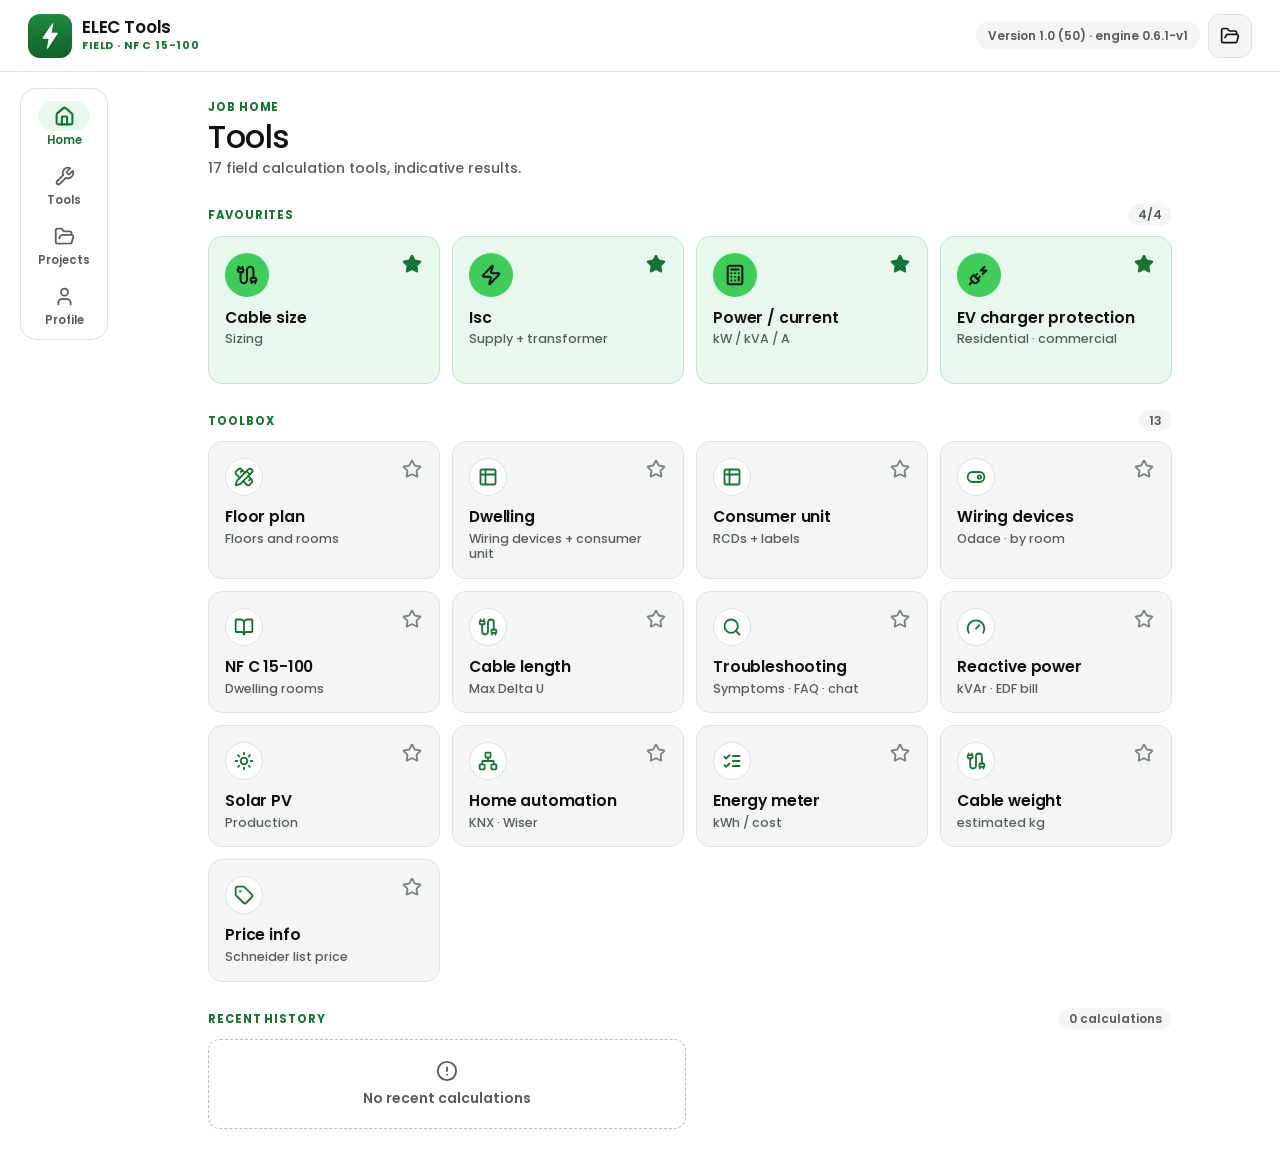
==== commit 06036167: "Site ELEC Tools 1.0 (50)" ====
--- a/index.html
+++ b/index.html
@@ -1 +1 @@
-<!DOCTYPE html><!--TerLLx02cDnvO8qaEk_gn--><html lang="fr"><head><meta charSet="utf-8"/><meta name="viewport" content="width=device-width, initial-scale=1, maximum-scale=1, viewport-fit=cover"/><link rel="stylesheet" href="/_next/static/css/90f1ebd850bac467.css" data-precedence="next"/><link rel="preload" as="script" fetchPriority="low" href="/_next/static/chunks/webpack-ba7ab8f2b5a0d208.js"/><script src="/_next/static/chunks/4bd1b696-409494caf8c83275.js" async=""></script><script src="/_next/static/chunks/255-205653c4add82feb.js" async=""></script><script src="/_next/static/chunks/main-app-24da8ce214932cf9.js" async=""></script><script src="/_next/static/chunks/2f0b94e8-015daada98eb83e2.js" async=""></script><script src="/_next/static/chunks/164f4fb6-91375d5a65762548.js" async=""></script><script src="/_next/static/chunks/216-b95ee6476badbe04.js" async=""></script><script src="/_next/static/chunks/app/page-dc9c0424d70b2bcd.js" async=""></script><meta name="theme-color" content="#ffffff"/><title>ELEC Tools</title><meta name="description" content="Compagnon terrain pour calculs electriques NF C 15-100"/><meta name="application-name" content="ELEC Tools"/><link rel="manifest" href="/manifest.webmanifest"/><meta name="robots" content="noindex, nofollow"/><meta name="mobile-web-app-capable" content="yes"/><meta name="apple-mobile-web-app-title" content="ELEC Tools"/><meta name="apple-mobile-web-app-status-bar-style" content="default"/><script src="/_next/static/chunks/polyfills-42372ed130431b0a.js" noModule=""></script></head><body><div hidden=""><!--$--><!--/$--></div><div class="app-shell"><header class="topbar"><button type="button" class="brand-button" aria-label="Accueil ELEC Tools" data-brand-logo="true"><span class="brand-mark" aria-hidden="true"><svg viewBox="0 0 1024 1024" width="32" height="32"><path d="M600 120 L290 580 L490 580 L430 904 L744 424 L540 424 Z" fill="currentColor" stroke="currentColor" stroke-width="36" stroke-linejoin="round"></path></svg></span><span class="min-w-0"><span class="brand-name truncate">ELEC Tools</span><span class="brand-kicker kicker truncate">Terrain · NF C 15-100</span></span></button></header><main class="content" data-web-locked="true"><div class="empty-state web-locked"><svg xmlns="http://www.w3.org/2000/svg" width="28" height="28" viewBox="0 0 24 24" fill="none" stroke="currentColor" stroke-width="2" stroke-linecap="round" stroke-linejoin="round" class="lucide lucide-lock-keyhole" aria-hidden="true"><circle cx="12" cy="16" r="1"></circle><rect x="3" y="10" width="18" height="12" rx="2"></rect><path d="M7 10V7a5 5 0 0 1 10 0v3"></path></svg><span>Application reservee.</span></div></main></div><!--$--><!--/$--><script src="/_next/static/chunks/webpack-ba7ab8f2b5a0d208.js" id="_R_" async=""></script><script>(self.__next_f=self.__next_f||[]).push([0])</script><script>self.__next_f.push([1,"1:\"$Sreact.fragment\"\n2:I[9766,[],\"\"]\n3:I[98924,[],\"\"]\n4:I[60210,[\"33\",\"static/chunks/2f0b94e8-015daada98eb83e2.js\",\"930\",\"static/chunks/164f4fb6-91375d5a65762548.js\",\"216\",\"static/chunks/216-b95ee6476badbe04.js\",\"974\",\"static/chunks/app/page-dc9c0424d70b2bcd.js\"],\"default\"]\n5:I[24431,[],\"OutletBoundary\"]\n7:I[15278,[],\"AsyncMetadataOutlet\"]\n9:I[24431,[],\"ViewportBoundary\"]\nb:I[24431,[],\"MetadataBoundary\"]\nc:\"$Sreact.suspense\"\ne:I[57150,[],\"\"]\n:HL[\"/_next/static/css/90f1ebd850bac467.css\",\"style\"]\n"])</script><script>self.__next_f.push([1,"0:{\"P\":null,\"b\":\"TerLLx02cDnvO8qaEk_gn\",\"p\":\"\",\"c\":[\"\",\"\"],\"i\":false,\"f\":[[[\"\",{\"children\":[\"__PAGE__\",{}]},\"$undefined\",\"$undefined\",true],[\"\",[\"$\",\"$1\",\"c\",{\"children\":[[[\"$\",\"link\",\"0\",{\"rel\":\"stylesheet\",\"href\":\"/_next/static/css/90f1ebd850bac467.css\",\"precedence\":\"next\",\"crossOrigin\":\"$undefined\",\"nonce\":\"$undefined\"}]],[\"$\",\"html\",null,{\"lang\":\"fr\",\"children\":[\"$\",\"body\",null,{\"children\":[\"$\",\"$L2\",null,{\"parallelRouterKey\":\"children\",\"error\":\"$undefined\",\"errorStyles\":\"$undefined\",\"errorScripts\":\"$undefined\",\"template\":[\"$\",\"$L3\",null,{}],\"templateStyles\":\"$undefined\",\"templateScripts\":\"$undefined\",\"notFound\":[[[\"$\",\"title\",null,{\"children\":\"404: This page could not be found.\"}],[\"$\",\"div\",null,{\"style\":{\"fontFamily\":\"system-ui,\\\"Segoe UI\\\",Roboto,Helvetica,Arial,sans-serif,\\\"Apple Color Emoji\\\",\\\"Segoe UI Emoji\\\"\",\"height\":\"100vh\",\"textAlign\":\"center\",\"display\":\"flex\",\"flexDirection\":\"column\",\"alignItems\":\"center\",\"justifyContent\":\"center\"},\"children\":[\"$\",\"div\",null,{\"children\":[[\"$\",\"style\",null,{\"dangerouslySetInnerHTML\":{\"__html\":\"body{color:#000;background:#fff;margin:0}.next-error-h1{border-right:1px solid rgba(0,0,0,.3)}@media (prefers-color-scheme:dark){body{color:#fff;background:#000}.next-error-h1{border-right:1px solid rgba(255,255,255,.3)}}\"}}],[\"$\",\"h1\",null,{\"className\":\"next-error-h1\",\"style\":{\"display\":\"inline-block\",\"margin\":\"0 20px 0 0\",\"padding\":\"0 23px 0 0\",\"fontSize\":24,\"fontWeight\":500,\"verticalAlign\":\"top\",\"lineHeight\":\"49px\"},\"children\":404}],[\"$\",\"div\",null,{\"style\":{\"display\":\"inline-block\"},\"children\":[\"$\",\"h2\",null,{\"style\":{\"fontSize\":14,\"fontWeight\":400,\"lineHeight\":\"49px\",\"margin\":0},\"children\":\"This page could not be found.\"}]}]]}]}]],[]],\"forbidden\":\"$undefined\",\"unauthorized\":\"$undefined\"}]}]}]]}],{\"children\":[\"__PAGE__\",[\"$\",\"$1\",\"c\",{\"children\":[[\"$\",\"$L4\",null,{}],null,[\"$\",\"$L5\",null,{\"children\":[\"$L6\",[\"$\",\"$L7\",null,{\"promise\":\"$@8\"}]]}]]}],{},null,false]},null,false],[\"$\",\"$1\",\"h\",{\"children\":[null,[[\"$\",\"$L9\",null,{\"children\":\"$La\"}],null],[\"$\",\"$Lb\",null,{\"children\":[\"$\",\"div\",null,{\"hidden\":true,\"children\":[\"$\",\"$c\",null,{\"fallback\":null,\"children\":\"$Ld\"}]}]}]]}],false]],\"m\":\"$undefined\",\"G\":[\"$e\",[]],\"s\":false,\"S\":true}\n"])</script><script>self.__next_f.push([1,"a:[[\"$\",\"meta\",\"0\",{\"charSet\":\"utf-8\"}],[\"$\",\"meta\",\"1\",{\"name\":\"viewport\",\"content\":\"width=device-width, initial-scale=1, maximum-scale=1, viewport-fit=cover\"}],[\"$\",\"meta\",\"2\",{\"name\":\"theme-color\",\"content\":\"#ffffff\"}]]\n6:null\n"])</script><script>self.__next_f.push([1,"8:{\"metadata\":[[\"$\",\"title\",\"0\",{\"children\":\"ELEC Tools\"}],[\"$\",\"meta\",\"1\",{\"name\":\"description\",\"content\":\"Compagnon terrain pour calculs electriques NF C 15-100\"}],[\"$\",\"meta\",\"2\",{\"name\":\"application-name\",\"content\":\"ELEC Tools\"}],[\"$\",\"link\",\"3\",{\"rel\":\"manifest\",\"href\":\"/manifest.webmanifest\",\"crossOrigin\":\"$undefined\"}],[\"$\",\"meta\",\"4\",{\"name\":\"robots\",\"content\":\"noindex, nofollow\"}],[\"$\",\"meta\",\"5\",{\"name\":\"mobile-web-app-capable\",\"content\":\"yes\"}],[\"$\",\"meta\",\"6\",{\"name\":\"apple-mobile-web-app-title\",\"content\":\"ELEC Tools\"}],[\"$\",\"meta\",\"7\",{\"name\":\"apple-mobile-web-app-status-bar-style\",\"content\":\"default\"}]],\"error\":null,\"digest\":\"$undefined\"}\n"])</script><script>self.__next_f.push([1,"d:\"$8:metadata\"\n"])</script></body></html>+<!DOCTYPE html><!--HZ0DKAuUK00PFKRbg0_00--><html lang="fr"><head><meta charSet="utf-8"/><meta name="viewport" content="width=device-width, initial-scale=1, maximum-scale=1, viewport-fit=cover"/><link rel="stylesheet" href="/_next/static/css/27742345bf46557d.css" data-precedence="next"/><link rel="preload" as="script" fetchPriority="low" href="/_next/static/chunks/webpack-b31997981d3763c6.js"/><script src="/_next/static/chunks/4bd1b696-409494caf8c83275.js" async=""></script><script src="/_next/static/chunks/255-205653c4add82feb.js" async=""></script><script src="/_next/static/chunks/main-app-24da8ce214932cf9.js" async=""></script><script src="/_next/static/chunks/2f0b94e8-015daada98eb83e2.js" async=""></script><script src="/_next/static/chunks/164f4fb6-91375d5a65762548.js" async=""></script><script src="/_next/static/chunks/216-b95ee6476badbe04.js" async=""></script><script src="/_next/static/chunks/app/page-aee4d0f006068f3d.js" async=""></script><meta name="theme-color" content="#ffffff"/><title>ELEC Tools</title><meta name="description" content="Compagnon terrain pour calculs electriques NF C 15-100"/><meta name="application-name" content="ELEC Tools"/><link rel="manifest" href="/manifest.webmanifest"/><meta name="robots" content="noindex, nofollow"/><meta name="mobile-web-app-capable" content="yes"/><meta name="apple-mobile-web-app-title" content="ELEC Tools"/><meta name="apple-mobile-web-app-status-bar-style" content="default"/><script src="/_next/static/chunks/polyfills-42372ed130431b0a.js" noModule=""></script></head><body><div hidden=""><!--$--><!--/$--></div><div class="app-shell"><header class="topbar"><button type="button" class="brand-button" aria-label="Accueil ELEC Tools" data-brand-logo="true"><span class="brand-mark" aria-hidden="true"><svg viewBox="0 0 1024 1024" width="32" height="32"><path d="M600 120 L290 580 L490 580 L430 904 L744 424 L540 424 Z" fill="currentColor" stroke="currentColor" stroke-width="36" stroke-linejoin="round"></path></svg></span><span class="min-w-0"><span class="brand-name truncate">ELEC Tools</span><span class="brand-kicker kicker truncate">Terrain · NF C 15-100</span></span></button><div class="topbar-actions"><span class="engine-chip">Version 1.0 (50) · moteur 0.6.1-v1</span><button type="button" class="btn-icon" aria-label="Projets"><svg xmlns="http://www.w3.org/2000/svg" width="20" height="20" viewBox="0 0 24 24" fill="none" stroke="currentColor" stroke-width="2" stroke-linecap="round" stroke-linejoin="round" class="lucide lucide-folder-open"><path d="m6 14 1.5-2.9A2 2 0 0 1 9.24 10H20a2 2 0 0 1 1.94 2.5l-1.54 6a2 2 0 0 1-1.95 1.5H4a2 2 0 0 1-2-2V5a2 2 0 0 1 2-2h3.9a2 2 0 0 1 1.69.9l.81 1.2a2 2 0 0 0 1.67.9H18a2 2 0 0 1 2 2v2"></path></svg></button></div></header><main class="content" data-language="fr"><div class="home-screen"><header class="page-head"><p class="kicker">Accueil chantier</p><h1 class="page-title">Outils</h1><p class="lead">17 outils de calcul terrain, resultats indicatifs.</p></header><section aria-labelledby="home-favorites"><div class="section-head"><h2 id="home-favorites" class="kicker">Favoris</h2><span class="count-chip">4<!-- -->/<!-- -->4</span></div><div class="home-tool-grid"><div class="tool-tile-wrap" data-tool="section"><button type="button" aria-label="Ouvrir Section cable" class="tool-tile tool-tile--priority"><span class="tool-tile-icon" aria-hidden="true"><svg xmlns="http://www.w3.org/2000/svg" width="22" height="22" viewBox="0 0 24 24" fill="none" stroke="currentColor" stroke-width="2.2" stroke-linecap="round" stroke-linejoin="round" class="lucide lucide-cable"><path d="M17 21v-2a1 1 0 0 1-1-1v-1a2 2 0 0 1 2-2h2a2 2 0 0 1 2 2v1a1 1 0 0 1-1 1"></path><path d="M19 15V6.5a1 1 0 0 0-7 0v11a1 1 0 0 1-7 0V9"></path><path d="M21 21v-2h-4"></path><path d="M3 5h4V3"></path><path d="M7 5a1 1 0 0 1 1 1v1a2 2 0 0 1-2 2H4a2 2 0 0 1-2-2V6a1 1 0 0 1 1-1V3"></path></svg></span><span class="tool-tile-title">Section cable</span><span class="tool-tile-kicker">Dimensionnement</span></button><button type="button" class="tool-favorite is-favorite" aria-pressed="true" aria-label="Retirer Section cable des favoris"><svg xmlns="http://www.w3.org/2000/svg" width="20" height="20" viewBox="0 0 24 24" fill="currentColor" stroke="currentColor" stroke-width="2.2" stroke-linecap="round" stroke-linejoin="round" class="lucide lucide-star" aria-hidden="true"><path d="M11.525 2.295a.53.53 0 0 1 .95 0l2.31 4.679a2.123 2.123 0 0 0 1.595 1.16l5.166.756a.53.53 0 0 1 .294.904l-3.736 3.638a2.123 2.123 0 0 0-.611 1.878l.882 5.14a.53.53 0 0 1-.771.56l-4.618-2.428a2.122 2.122 0 0 0-1.973 0L6.396 21.01a.53.53 0 0 1-.77-.56l.881-5.139a2.122 2.122 0 0 0-.611-1.879L2.16 9.795a.53.53 0 0 1 .294-.906l5.165-.755a2.122 2.122 0 0 0 1.597-1.16z"></path></svg></button></div><div class="tool-tile-wrap" data-tool="icc"><button type="button" aria-label="Ouvrir ICC" class="tool-tile tool-tile--priority"><span class="tool-tile-icon" aria-hidden="true"><svg xmlns="http://www.w3.org/2000/svg" width="22" height="22" viewBox="0 0 24 24" fill="none" stroke="currentColor" stroke-width="2.2" stroke-linecap="round" stroke-linejoin="round" class="lucide lucide-zap"><path d="M4 14a1 1 0 0 1-.78-1.63l9.9-10.2a.5.5 0 0 1 .86.46l-1.92 6.02A1 1 0 0 0 13 10h7a1 1 0 0 1 .78 1.63l-9.9 10.2a.5.5 0 0 1-.86-.46l1.92-6.02A1 1 0 0 0 11 14z"></path></svg></span><span class="tool-tile-title">ICC</span><span class="tool-tile-kicker">Arrivee + transfo</span></button><button type="button" class="tool-favorite is-favorite" aria-pressed="true" aria-label="Retirer ICC des favoris"><svg xmlns="http://www.w3.org/2000/svg" width="20" height="20" viewBox="0 0 24 24" fill="currentColor" stroke="currentColor" stroke-width="2.2" stroke-linecap="round" stroke-linejoin="round" class="lucide lucide-star" aria-hidden="true"><path d="M11.525 2.295a.53.53 0 0 1 .95 0l2.31 4.679a2.123 2.123 0 0 0 1.595 1.16l5.166.756a.53.53 0 0 1 .294.904l-3.736 3.638a2.123 2.123 0 0 0-.611 1.878l.882 5.14a.53.53 0 0 1-.771.56l-4.618-2.428a2.122 2.122 0 0 0-1.973 0L6.396 21.01a.53.53 0 0 1-.77-.56l.881-5.139a2.122 2.122 0 0 0-.611-1.879L2.16 9.795a.53.53 0 0 1 .294-.906l5.165-.755a2.122 2.122 0 0 0 1.597-1.16z"></path></svg></button></div><div class="tool-tile-wrap" data-tool="power"><button type="button" aria-label="Ouvrir Puissance intensite" class="tool-tile tool-tile--priority"><span class="tool-tile-icon" aria-hidden="true"><svg xmlns="http://www.w3.org/2000/svg" width="22" height="22" viewBox="0 0 24 24" fill="none" stroke="currentColor" stroke-width="2.2" stroke-linecap="round" stroke-linejoin="round" class="lucide lucide-calculator"><rect width="16" height="20" x="4" y="2" rx="2"></rect><line x1="8" x2="16" y1="6" y2="6"></line><line x1="16" x2="16" y1="14" y2="18"></line><path d="M16 10h.01"></path><path d="M12 10h.01"></path><path d="M8 10h.01"></path><path d="M12 14h.01"></path><path d="M8 14h.01"></path><path d="M12 18h.01"></path><path d="M8 18h.01"></path></svg></span><span class="tool-tile-title">Puissance intensite</span><span class="tool-tile-kicker">kW / kVA / A</span></button><button type="button" class="tool-favorite is-favorite" aria-pressed="true" aria-label="Retirer Puissance intensite des favoris"><svg xmlns="http://www.w3.org/2000/svg" width="20" height="20" viewBox="0 0 24 24" fill="currentColor" stroke="currentColor" stroke-width="2.2" stroke-linecap="round" stroke-linejoin="round" class="lucide lucide-star" aria-hidden="true"><path d="M11.525 2.295a.53.53 0 0 1 .95 0l2.31 4.679a2.123 2.123 0 0 0 1.595 1.16l5.166.756a.53.53 0 0 1 .294.904l-3.736 3.638a2.123 2.123 0 0 0-.611 1.878l.882 5.14a.53.53 0 0 1-.771.56l-4.618-2.428a2.122 2.122 0 0 0-1.973 0L6.396 21.01a.53.53 0 0 1-.77-.56l.881-5.139a2.122 2.122 0 0 0-.611-1.879L2.16 9.795a.53.53 0 0 1 .294-.906l5.165-.755a2.122 2.122 0 0 0 1.597-1.16z"></path></svg></button></div><div class="tool-tile-wrap" data-tool="irveProtection"><button type="button" aria-label="Ouvrir Protection IRVE" class="tool-tile tool-tile--priority"><span class="tool-tile-icon" aria-hidden="true"><svg xmlns="http://www.w3.org/2000/svg" width="22" height="22" viewBox="0 0 24 24" fill="none" stroke="currentColor" stroke-width="2.2" stroke-linecap="round" stroke-linejoin="round" class="lucide lucide-plug-zap"><path d="M6.3 20.3a2.4 2.4 0 0 0 3.4 0L12 18l-6-6-2.3 2.3a2.4 2.4 0 0 0 0 3.4Z"></path><path d="m2 22 3-3"></path><path d="M7.5 13.5 10 11"></path><path d="M10.5 16.5 13 14"></path><path d="m18 3-4 4h6l-4 4"></path></svg></span><span class="tool-tile-title">Protection IRVE</span><span class="tool-tile-kicker">Residentiel · tertiaire</span></button><button type="button" class="tool-favorite is-favorite" aria-pressed="true" aria-label="Retirer Protection IRVE des favoris"><svg xmlns="http://www.w3.org/2000/svg" width="20" height="20" viewBox="0 0 24 24" fill="currentColor" stroke="currentColor" stroke-width="2.2" stroke-linecap="round" stroke-linejoin="round" class="lucide lucide-star" aria-hidden="true"><path d="M11.525 2.295a.53.53 0 0 1 .95 0l2.31 4.679a2.123 2.123 0 0 0 1.595 1.16l5.166.756a.53.53 0 0 1 .294.904l-3.736 3.638a2.123 2.123 0 0 0-.611 1.878l.882 5.14a.53.53 0 0 1-.771.56l-4.618-2.428a2.122 2.122 0 0 0-1.973 0L6.396 21.01a.53.53 0 0 1-.77-.56l.881-5.139a2.122 2.122 0 0 0-.611-1.879L2.16 9.795a.53.53 0 0 1 .294-.906l5.165-.755a2.122 2.122 0 0 0 1.597-1.16z"></path></svg></button></div></div></section><section aria-labelledby="home-toolbox"><div class="section-head"><h2 id="home-toolbox" class="kicker">Boite a outils</h2><span class="count-chip">13</span></div><div class="home-tool-grid"><div class="tool-tile-wrap" data-tool="plan"><button type="button" aria-label="Ouvrir Plan" class="tool-tile"><span class="tool-tile-icon" aria-hidden="true"><svg xmlns="http://www.w3.org/2000/svg" width="20" height="20" viewBox="0 0 24 24" fill="none" stroke="currentColor" stroke-width="2.2" stroke-linecap="round" stroke-linejoin="round" class="lucide lucide-pencil-ruler"><path d="M13 7 8.7 2.7a2.41 2.41 0 0 0-3.4 0L2.7 5.3a2.41 2.41 0 0 0 0 3.4L7 13"></path><path d="m8 6 2-2"></path><path d="m18 16 2-2"></path><path d="m17 11 4.3 4.3c.94.94.94 2.46 0 3.4l-2.6 2.6c-.94.94-2.46.94-3.4 0L11 17"></path><path d="M21.174 6.812a1 1 0 0 0-3.986-3.987L3.842 16.174a2 2 0 0 0-.5.83l-1.321 4.352a.5.5 0 0 0 .623.622l4.353-1.32a2 2 0 0 0 .83-.497z"></path><path d="m15 5 4 4"></path></svg></span><span class="tool-tile-title">Plan</span><span class="tool-tile-kicker">Etages et pieces</span></button><button type="button" class="tool-favorite" aria-pressed="false" aria-label="Ajouter Plan aux favoris"><svg xmlns="http://www.w3.org/2000/svg" width="20" height="20" viewBox="0 0 24 24" fill="none" stroke="currentColor" stroke-width="2.2" stroke-linecap="round" stroke-linejoin="round" class="lucide lucide-star" aria-hidden="true"><path d="M11.525 2.295a.53.53 0 0 1 .95 0l2.31 4.679a2.123 2.123 0 0 0 1.595 1.16l5.166.756a.53.53 0 0 1 .294.904l-3.736 3.638a2.123 2.123 0 0 0-.611 1.878l.882 5.14a.53.53 0 0 1-.771.56l-4.618-2.428a2.122 2.122 0 0 0-1.973 0L6.396 21.01a.53.53 0 0 1-.77-.56l.881-5.139a2.122 2.122 0 0 0-.611-1.879L2.16 9.795a.53.53 0 0 1 .294-.906l5.165-.755a2.122 2.122 0 0 0 1.597-1.16z"></path></svg></button></div><div class="tool-tile-wrap" data-tool="housingPanel"><button type="button" aria-label="Ouvrir Logement" class="tool-tile"><span class="tool-tile-icon" aria-hidden="true"><svg xmlns="http://www.w3.org/2000/svg" width="20" height="20" viewBox="0 0 24 24" fill="none" stroke="currentColor" stroke-width="2.2" stroke-linecap="round" stroke-linejoin="round" class="lucide lucide-table2"><path d="M9 3H5a2 2 0 0 0-2 2v4m6-6h10a2 2 0 0 1 2 2v4M9 3v18m0 0h10a2 2 0 0 0 2-2V9M9 21H5a2 2 0 0 1-2-2V9m0 0h18"></path></svg></span><span class="tool-tile-title">Logement</span><span class="tool-tile-kicker">Appareillage + tableau</span></button><button type="button" class="tool-favorite" aria-pressed="false" aria-label="Ajouter Logement aux favoris"><svg xmlns="http://www.w3.org/2000/svg" width="20" height="20" viewBox="0 0 24 24" fill="none" stroke="currentColor" stroke-width="2.2" stroke-linecap="round" stroke-linejoin="round" class="lucide lucide-star" aria-hidden="true"><path d="M11.525 2.295a.53.53 0 0 1 .95 0l2.31 4.679a2.123 2.123 0 0 0 1.595 1.16l5.166.756a.53.53 0 0 1 .294.904l-3.736 3.638a2.123 2.123 0 0 0-.611 1.878l.882 5.14a.53.53 0 0 1-.771.56l-4.618-2.428a2.122 2.122 0 0 0-1.973 0L6.396 21.01a.53.53 0 0 1-.77-.56l.881-5.139a2.122 2.122 0 0 0-.611-1.879L2.16 9.795a.53.53 0 0 1 .294-.906l5.165-.755a2.122 2.122 0 0 0 1.597-1.16z"></path></svg></button></div><div class="tool-tile-wrap" data-tool="tableau"><button type="button" aria-label="Ouvrir Tableau electrique" class="tool-tile"><span class="tool-tile-icon" aria-hidden="true"><svg xmlns="http://www.w3.org/2000/svg" width="20" height="20" viewBox="0 0 24 24" fill="none" stroke="currentColor" stroke-width="2.2" stroke-linecap="round" stroke-linejoin="round" class="lucide lucide-table2"><path d="M9 3H5a2 2 0 0 0-2 2v4m6-6h10a2 2 0 0 1 2 2v4M9 3v18m0 0h10a2 2 0 0 0 2-2V9M9 21H5a2 2 0 0 1-2-2V9m0 0h18"></path></svg></span><span class="tool-tile-title">Tableau electrique</span><span class="tool-tile-kicker">Interdifs + etiquettes</span></button><button type="button" class="tool-favorite" aria-pressed="false" aria-label="Ajouter Tableau electrique aux favoris"><svg xmlns="http://www.w3.org/2000/svg" width="20" height="20" viewBox="0 0 24 24" fill="none" stroke="currentColor" stroke-width="2.2" stroke-linecap="round" stroke-linejoin="round" class="lucide lucide-star" aria-hidden="true"><path d="M11.525 2.295a.53.53 0 0 1 .95 0l2.31 4.679a2.123 2.123 0 0 0 1.595 1.16l5.166.756a.53.53 0 0 1 .294.904l-3.736 3.638a2.123 2.123 0 0 0-.611 1.878l.882 5.14a.53.53 0 0 1-.771.56l-4.618-2.428a2.122 2.122 0 0 0-1.973 0L6.396 21.01a.53.53 0 0 1-.77-.56l.881-5.139a2.122 2.122 0 0 0-.611-1.879L2.16 9.795a.53.53 0 0 1 .294-.906l5.165-.755a2.122 2.122 0 0 0 1.597-1.16z"></path></svg></button></div><div class="tool-tile-wrap" data-tool="appareillage"><button type="button" aria-label="Ouvrir Appareillage" class="tool-tile"><span class="tool-tile-icon" aria-hidden="true"><svg xmlns="http://www.w3.org/2000/svg" width="20" height="20" viewBox="0 0 24 24" fill="none" stroke="currentColor" stroke-width="2.2" stroke-linecap="round" stroke-linejoin="round" class="lucide lucide-toggle-right"><rect width="20" height="12" x="2" y="6" rx="6" ry="6"></rect><circle cx="16" cy="12" r="2"></circle></svg></span><span class="tool-tile-title">Appareillage</span><span class="tool-tile-kicker">Odace · par piece</span></button><button type="button" class="tool-favorite" aria-pressed="false" aria-label="Ajouter Appareillage aux favoris"><svg xmlns="http://www.w3.org/2000/svg" width="20" height="20" viewBox="0 0 24 24" fill="none" stroke="currentColor" stroke-width="2.2" stroke-linecap="round" stroke-linejoin="round" class="lucide lucide-star" aria-hidden="true"><path d="M11.525 2.295a.53.53 0 0 1 .95 0l2.31 4.679a2.123 2.123 0 0 0 1.595 1.16l5.166.756a.53.53 0 0 1 .294.904l-3.736 3.638a2.123 2.123 0 0 0-.611 1.878l.882 5.14a.53.53 0 0 1-.771.56l-4.618-2.428a2.122 2.122 0 0 0-1.973 0L6.396 21.01a.53.53 0 0 1-.77-.56l.881-5.139a2.122 2.122 0 0 0-.611-1.879L2.16 9.795a.53.53 0 0 1 .294-.906l5.165-.755a2.122 2.122 0 0 0 1.597-1.16z"></path></svg></button></div><div class="tool-tile-wrap" data-tool="nf"><button type="button" aria-label="Ouvrir NF C 15-100" class="tool-tile"><span class="tool-tile-icon" aria-hidden="true"><svg xmlns="http://www.w3.org/2000/svg" width="20" height="20" viewBox="0 0 24 24" fill="none" stroke="currentColor" stroke-width="2.2" stroke-linecap="round" stroke-linejoin="round" class="lucide lucide-book-open"><path d="M12 7v14"></path><path d="M3 18a1 1 0 0 1-1-1V4a1 1 0 0 1 1-1h5a4 4 0 0 1 4 4 4 4 0 0 1 4-4h5a1 1 0 0 1 1 1v13a1 1 0 0 1-1 1h-6a3 3 0 0 0-3 3 3 3 0 0 0-3-3z"></path></svg></span><span class="tool-tile-title">NF C 15-100</span><span class="tool-tile-kicker">Pieces logement</span></button><button type="button" class="tool-favorite" aria-pressed="false" aria-label="Ajouter NF C 15-100 aux favoris"><svg xmlns="http://www.w3.org/2000/svg" width="20" height="20" viewBox="0 0 24 24" fill="none" stroke="currentColor" stroke-width="2.2" stroke-linecap="round" stroke-linejoin="round" class="lucide lucide-star" aria-hidden="true"><path d="M11.525 2.295a.53.53 0 0 1 .95 0l2.31 4.679a2.123 2.123 0 0 0 1.595 1.16l5.166.756a.53.53 0 0 1 .294.904l-3.736 3.638a2.123 2.123 0 0 0-.611 1.878l.882 5.14a.53.53 0 0 1-.771.56l-4.618-2.428a2.122 2.122 0 0 0-1.973 0L6.396 21.01a.53.53 0 0 1-.77-.56l.881-5.139a2.122 2.122 0 0 0-.611-1.879L2.16 9.795a.53.53 0 0 1 .294-.906l5.165-.755a2.122 2.122 0 0 0 1.597-1.16z"></path></svg></button></div><div class="tool-tile-wrap" data-tool="cableLength"><button type="button" aria-label="Ouvrir Longueur cable" class="tool-tile"><span class="tool-tile-icon" aria-hidden="true"><svg xmlns="http://www.w3.org/2000/svg" width="20" height="20" viewBox="0 0 24 24" fill="none" stroke="currentColor" stroke-width="2.2" stroke-linecap="round" stroke-linejoin="round" class="lucide lucide-cable"><path d="M17 21v-2a1 1 0 0 1-1-1v-1a2 2 0 0 1 2-2h2a2 2 0 0 1 2 2v1a1 1 0 0 1-1 1"></path><path d="M19 15V6.5a1 1 0 0 0-7 0v11a1 1 0 0 1-7 0V9"></path><path d="M21 21v-2h-4"></path><path d="M3 5h4V3"></path><path d="M7 5a1 1 0 0 1 1 1v1a2 2 0 0 1-2 2H4a2 2 0 0 1-2-2V6a1 1 0 0 1 1-1V3"></path></svg></span><span class="tool-tile-title">Longueur cable</span><span class="tool-tile-kicker">Max Delta U</span></button><button type="button" class="tool-favorite" aria-pressed="false" aria-label="Ajouter Longueur cable aux favoris"><svg xmlns="http://www.w3.org/2000/svg" width="20" height="20" viewBox="0 0 24 24" fill="none" stroke="currentColor" stroke-width="2.2" stroke-linecap="round" stroke-linejoin="round" class="lucide lucide-star" aria-hidden="true"><path d="M11.525 2.295a.53.53 0 0 1 .95 0l2.31 4.679a2.123 2.123 0 0 0 1.595 1.16l5.166.756a.53.53 0 0 1 .294.904l-3.736 3.638a2.123 2.123 0 0 0-.611 1.878l.882 5.14a.53.53 0 0 1-.771.56l-4.618-2.428a2.122 2.122 0 0 0-1.973 0L6.396 21.01a.53.53 0 0 1-.77-.56l.881-5.139a2.122 2.122 0 0 0-.611-1.879L2.16 9.795a.53.53 0 0 1 .294-.906l5.165-.755a2.122 2.122 0 0 0 1.597-1.16z"></path></svg></button></div><div class="tool-tile-wrap" data-tool="depannage"><button type="button" aria-label="Ouvrir Depannage" class="tool-tile"><span class="tool-tile-icon" aria-hidden="true"><svg xmlns="http://www.w3.org/2000/svg" width="20" height="20" viewBox="0 0 24 24" fill="none" stroke="currentColor" stroke-width="2.2" stroke-linecap="round" stroke-linejoin="round" class="lucide lucide-search"><circle cx="11" cy="11" r="8"></circle><path d="m21 21-4.3-4.3"></path></svg></span><span class="tool-tile-title">Depannage</span><span class="tool-tile-kicker">Symptomes · FAQ · chat</span></button><button type="button" class="tool-favorite" aria-pressed="false" aria-label="Ajouter Depannage aux favoris"><svg xmlns="http://www.w3.org/2000/svg" width="20" height="20" viewBox="0 0 24 24" fill="none" stroke="currentColor" stroke-width="2.2" stroke-linecap="round" stroke-linejoin="round" class="lucide lucide-star" aria-hidden="true"><path d="M11.525 2.295a.53.53 0 0 1 .95 0l2.31 4.679a2.123 2.123 0 0 0 1.595 1.16l5.166.756a.53.53 0 0 1 .294.904l-3.736 3.638a2.123 2.123 0 0 0-.611 1.878l.882 5.14a.53.53 0 0 1-.771.56l-4.618-2.428a2.122 2.122 0 0 0-1.973 0L6.396 21.01a.53.53 0 0 1-.77-.56l.881-5.139a2.122 2.122 0 0 0-.611-1.879L2.16 9.795a.53.53 0 0 1 .294-.906l5.165-.755a2.122 2.122 0 0 0 1.597-1.16z"></path></svg></button></div><div class="tool-tile-wrap" data-tool="reactive"><button type="button" aria-label="Ouvrir Puissance reactive" class="tool-tile"><span class="tool-tile-icon" aria-hidden="true"><svg xmlns="http://www.w3.org/2000/svg" width="20" height="20" viewBox="0 0 24 24" fill="none" stroke="currentColor" stroke-width="2.2" stroke-linecap="round" stroke-linejoin="round" class="lucide lucide-gauge"><path d="m12 14 4-4"></path><path d="M3.34 19a10 10 0 1 1 17.32 0"></path></svg></span><span class="tool-tile-title">Puissance reactive</span><span class="tool-tile-kicker">kVAr · facture EDF</span></button><button type="button" class="tool-favorite" aria-pressed="false" aria-label="Ajouter Puissance reactive aux favoris"><svg xmlns="http://www.w3.org/2000/svg" width="20" height="20" viewBox="0 0 24 24" fill="none" stroke="currentColor" stroke-width="2.2" stroke-linecap="round" stroke-linejoin="round" class="lucide lucide-star" aria-hidden="true"><path d="M11.525 2.295a.53.53 0 0 1 .95 0l2.31 4.679a2.123 2.123 0 0 0 1.595 1.16l5.166.756a.53.53 0 0 1 .294.904l-3.736 3.638a2.123 2.123 0 0 0-.611 1.878l.882 5.14a.53.53 0 0 1-.771.56l-4.618-2.428a2.122 2.122 0 0 0-1.973 0L6.396 21.01a.53.53 0 0 1-.77-.56l.881-5.139a2.122 2.122 0 0 0-.611-1.879L2.16 9.795a.53.53 0 0 1 .294-.906l5.165-.755a2.122 2.122 0 0 0 1.597-1.16z"></path></svg></button></div><div class="tool-tile-wrap" data-tool="pv"><button type="button" aria-label="Ouvrir Photovoltaique" class="tool-tile"><span class="tool-tile-icon" aria-hidden="true"><svg xmlns="http://www.w3.org/2000/svg" width="20" height="20" viewBox="0 0 24 24" fill="none" stroke="currentColor" stroke-width="2.2" stroke-linecap="round" stroke-linejoin="round" class="lucide lucide-sun"><circle cx="12" cy="12" r="4"></circle><path d="M12 2v2"></path><path d="M12 20v2"></path><path d="m4.93 4.93 1.41 1.41"></path><path d="m17.66 17.66 1.41 1.41"></path><path d="M2 12h2"></path><path d="M20 12h2"></path><path d="m6.34 17.66-1.41 1.41"></path><path d="m19.07 4.93-1.41 1.41"></path></svg></span><span class="tool-tile-title">Photovoltaique</span><span class="tool-tile-kicker">Production</span></button><button type="button" class="tool-favorite" aria-pressed="false" aria-label="Ajouter Photovoltaique aux favoris"><svg xmlns="http://www.w3.org/2000/svg" width="20" height="20" viewBox="0 0 24 24" fill="none" stroke="currentColor" stroke-width="2.2" stroke-linecap="round" stroke-linejoin="round" class="lucide lucide-star" aria-hidden="true"><path d="M11.525 2.295a.53.53 0 0 1 .95 0l2.31 4.679a2.123 2.123 0 0 0 1.595 1.16l5.166.756a.53.53 0 0 1 .294.904l-3.736 3.638a2.123 2.123 0 0 0-.611 1.878l.882 5.14a.53.53 0 0 1-.771.56l-4.618-2.428a2.122 2.122 0 0 0-1.973 0L6.396 21.01a.53.53 0 0 1-.77-.56l.881-5.139a2.122 2.122 0 0 0-.611-1.879L2.16 9.795a.53.53 0 0 1 .294-.906l5.165-.755a2.122 2.122 0 0 0 1.597-1.16z"></path></svg></button></div><div class="tool-tile-wrap" data-tool="domotique"><button type="button" aria-label="Ouvrir Domotique" class="tool-tile"><span class="tool-tile-icon" aria-hidden="true"><svg xmlns="http://www.w3.org/2000/svg" width="20" height="20" viewBox="0 0 24 24" fill="none" stroke="currentColor" stroke-width="2.2" stroke-linecap="round" stroke-linejoin="round" class="lucide lucide-network"><rect x="16" y="16" width="6" height="6" rx="1"></rect><rect x="2" y="16" width="6" height="6" rx="1"></rect><rect x="9" y="2" width="6" height="6" rx="1"></rect><path d="M5 16v-3a1 1 0 0 1 1-1h12a1 1 0 0 1 1 1v3"></path><path d="M12 12V8"></path></svg></span><span class="tool-tile-title">Domotique</span><span class="tool-tile-kicker">KNX · Wiser</span></button><button type="button" class="tool-favorite" aria-pressed="false" aria-label="Ajouter Domotique aux favoris"><svg xmlns="http://www.w3.org/2000/svg" width="20" height="20" viewBox="0 0 24 24" fill="none" stroke="currentColor" stroke-width="2.2" stroke-linecap="round" stroke-linejoin="round" class="lucide lucide-star" aria-hidden="true"><path d="M11.525 2.295a.53.53 0 0 1 .95 0l2.31 4.679a2.123 2.123 0 0 0 1.595 1.16l5.166.756a.53.53 0 0 1 .294.904l-3.736 3.638a2.123 2.123 0 0 0-.611 1.878l.882 5.14a.53.53 0 0 1-.771.56l-4.618-2.428a2.122 2.122 0 0 0-1.973 0L6.396 21.01a.53.53 0 0 1-.77-.56l.881-5.139a2.122 2.122 0 0 0-.611-1.879L2.16 9.795a.53.53 0 0 1 .294-.906l5.165-.755a2.122 2.122 0 0 0 1.597-1.16z"></path></svg></button></div><div class="tool-tile-wrap" data-tool="energy"><button type="button" aria-label="Ouvrir Compteur energie" class="tool-tile"><span class="tool-tile-icon" aria-hidden="true"><svg xmlns="http://www.w3.org/2000/svg" width="20" height="20" viewBox="0 0 24 24" fill="none" stroke="currentColor" stroke-width="2.2" stroke-linecap="round" stroke-linejoin="round" class="lucide lucide-list-checks"><path d="m3 17 2 2 4-4"></path><path d="m3 7 2 2 4-4"></path><path d="M13 6h8"></path><path d="M13 12h8"></path><path d="M13 18h8"></path></svg></span><span class="tool-tile-title">Compteur energie</span><span class="tool-tile-kicker">kWh / cout</span></button><button type="button" class="tool-favorite" aria-pressed="false" aria-label="Ajouter Compteur energie aux favoris"><svg xmlns="http://www.w3.org/2000/svg" width="20" height="20" viewBox="0 0 24 24" fill="none" stroke="currentColor" stroke-width="2.2" stroke-linecap="round" stroke-linejoin="round" class="lucide lucide-star" aria-hidden="true"><path d="M11.525 2.295a.53.53 0 0 1 .95 0l2.31 4.679a2.123 2.123 0 0 0 1.595 1.16l5.166.756a.53.53 0 0 1 .294.904l-3.736 3.638a2.123 2.123 0 0 0-.611 1.878l.882 5.14a.53.53 0 0 1-.771.56l-4.618-2.428a2.122 2.122 0 0 0-1.973 0L6.396 21.01a.53.53 0 0 1-.77-.56l.881-5.139a2.122 2.122 0 0 0-.611-1.879L2.16 9.795a.53.53 0 0 1 .294-.906l5.165-.755a2.122 2.122 0 0 0 1.597-1.16z"></path></svg></button></div><div class="tool-tile-wrap" data-tool="cableWeight"><button type="button" aria-label="Ouvrir Poids cable" class="tool-tile"><span class="tool-tile-icon" aria-hidden="true"><svg xmlns="http://www.w3.org/2000/svg" width="20" height="20" viewBox="0 0 24 24" fill="none" stroke="currentColor" stroke-width="2.2" stroke-linecap="round" stroke-linejoin="round" class="lucide lucide-cable"><path d="M17 21v-2a1 1 0 0 1-1-1v-1a2 2 0 0 1 2-2h2a2 2 0 0 1 2 2v1a1 1 0 0 1-1 1"></path><path d="M19 15V6.5a1 1 0 0 0-7 0v11a1 1 0 0 1-7 0V9"></path><path d="M21 21v-2h-4"></path><path d="M3 5h4V3"></path><path d="M7 5a1 1 0 0 1 1 1v1a2 2 0 0 1-2 2H4a2 2 0 0 1-2-2V6a1 1 0 0 1 1-1V3"></path></svg></span><span class="tool-tile-title">Poids cable</span><span class="tool-tile-kicker">kg estimatif</span></button><button type="button" class="tool-favorite" aria-pressed="false" aria-label="Ajouter Poids cable aux favoris"><svg xmlns="http://www.w3.org/2000/svg" width="20" height="20" viewBox="0 0 24 24" fill="none" stroke="currentColor" stroke-width="2.2" stroke-linecap="round" stroke-linejoin="round" class="lucide lucide-star" aria-hidden="true"><path d="M11.525 2.295a.53.53 0 0 1 .95 0l2.31 4.679a2.123 2.123 0 0 0 1.595 1.16l5.166.756a.53.53 0 0 1 .294.904l-3.736 3.638a2.123 2.123 0 0 0-.611 1.878l.882 5.14a.53.53 0 0 1-.771.56l-4.618-2.428a2.122 2.122 0 0 0-1.973 0L6.396 21.01a.53.53 0 0 1-.77-.56l.881-5.139a2.122 2.122 0 0 0-.611-1.879L2.16 9.795a.53.53 0 0 1 .294-.906l5.165-.755a2.122 2.122 0 0 0 1.597-1.16z"></path></svg></button></div><div class="tool-tile-wrap" data-tool="tarif"><button type="button" aria-label="Ouvrir Tarif info" class="tool-tile"><span class="tool-tile-icon" aria-hidden="true"><svg xmlns="http://www.w3.org/2000/svg" width="20" height="20" viewBox="0 0 24 24" fill="none" stroke="currentColor" stroke-width="2.2" stroke-linecap="round" stroke-linejoin="round" class="lucide lucide-tag"><path d="M12.586 2.586A2 2 0 0 0 11.172 2H4a2 2 0 0 0-2 2v7.172a2 2 0 0 0 .586 1.414l8.704 8.704a2.426 2.426 0 0 0 3.42 0l6.58-6.58a2.426 2.426 0 0 0 0-3.42z"></path><circle cx="7.5" cy="7.5" r=".5" fill="currentColor"></circle></svg></span><span class="tool-tile-title">Tarif info</span><span class="tool-tile-kicker">Prix public Schneider</span></button><button type="button" class="tool-favorite" aria-pressed="false" aria-label="Ajouter Tarif info aux favoris"><svg xmlns="http://www.w3.org/2000/svg" width="20" height="20" viewBox="0 0 24 24" fill="none" stroke="currentColor" stroke-width="2.2" stroke-linecap="round" stroke-linejoin="round" class="lucide lucide-star" aria-hidden="true"><path d="M11.525 2.295a.53.53 0 0 1 .95 0l2.31 4.679a2.123 2.123 0 0 0 1.595 1.16l5.166.756a.53.53 0 0 1 .294.904l-3.736 3.638a2.123 2.123 0 0 0-.611 1.878l.882 5.14a.53.53 0 0 1-.771.56l-4.618-2.428a2.122 2.122 0 0 0-1.973 0L6.396 21.01a.53.53 0 0 1-.77-.56l.881-5.139a2.122 2.122 0 0 0-.611-1.879L2.16 9.795a.53.53 0 0 1 .294-.906l5.165-.755a2.122 2.122 0 0 0 1.597-1.16z"></path></svg></button></div></div></section><section aria-labelledby="home-history"><div class="section-head"><h2 id="home-history" class="kicker">Historique recent</h2><span class="count-chip">0 calculs</span></div><div class="list-stack md:grid-cols-2"><div class="empty-state"><svg xmlns="http://www.w3.org/2000/svg" width="22" height="22" viewBox="0 0 24 24" fill="none" stroke="currentColor" stroke-width="2" stroke-linecap="round" stroke-linejoin="round" class="lucide lucide-circle-alert text-graphite"><circle cx="12" cy="12" r="10"></circle><line x1="12" x2="12" y1="8" y2="12"></line><line x1="12" x2="12.01" y1="16" y2="16"></line></svg><p>Aucun calcul recent</p></div></div></section></div></main><nav class="bottom-nav" aria-label="Navigation principale"><button type="button" aria-label="Accueil" aria-current="page" class="nav-button"><span class="nav-icon" aria-hidden="true"><svg xmlns="http://www.w3.org/2000/svg" width="21" height="21" viewBox="0 0 24 24" fill="none" stroke="currentColor" stroke-width="2.4" stroke-linecap="round" stroke-linejoin="round" class="lucide lucide-house"><path d="M15 21v-8a1 1 0 0 0-1-1h-4a1 1 0 0 0-1 1v8"></path><path d="M3 10a2 2 0 0 1 .709-1.528l7-5.999a2 2 0 0 1 2.582 0l7 5.999A2 2 0 0 1 21 10v9a2 2 0 0 1-2 2H5a2 2 0 0 1-2-2z"></path></svg></span><span>Accueil</span></button><button type="button" aria-label="Outils" class="nav-button"><span class="nav-icon" aria-hidden="true"><svg xmlns="http://www.w3.org/2000/svg" width="21" height="21" viewBox="0 0 24 24" fill="none" stroke="currentColor" stroke-width="2" stroke-linecap="round" stroke-linejoin="round" class="lucide lucide-wrench"><path d="M14.7 6.3a1 1 0 0 0 0 1.4l1.6 1.6a1 1 0 0 0 1.4 0l3.77-3.77a6 6 0 0 1-7.94 7.94l-6.91 6.91a2.12 2.12 0 0 1-3-3l6.91-6.91a6 6 0 0 1 7.94-7.94l-3.76 3.76z"></path></svg></span><span>Outils</span></button><button type="button" aria-label="Projets" class="nav-button"><span class="nav-icon" aria-hidden="true"><svg xmlns="http://www.w3.org/2000/svg" width="21" height="21" viewBox="0 0 24 24" fill="none" stroke="currentColor" stroke-width="2" stroke-linecap="round" stroke-linejoin="round" class="lucide lucide-folder-open"><path d="m6 14 1.5-2.9A2 2 0 0 1 9.24 10H20a2 2 0 0 1 1.94 2.5l-1.54 6a2 2 0 0 1-1.95 1.5H4a2 2 0 0 1-2-2V5a2 2 0 0 1 2-2h3.9a2 2 0 0 1 1.69.9l.81 1.2a2 2 0 0 0 1.67.9H18a2 2 0 0 1 2 2v2"></path></svg></span><span>Projets</span></button><button type="button" aria-label="Profil" class="nav-button"><span class="nav-icon" aria-hidden="true"><svg xmlns="http://www.w3.org/2000/svg" width="21" height="21" viewBox="0 0 24 24" fill="none" stroke="currentColor" stroke-width="2" stroke-linecap="round" stroke-linejoin="round" class="lucide lucide-user"><path d="M19 21v-2a4 4 0 0 0-4-4H9a4 4 0 0 0-4 4v2"></path><circle cx="12" cy="7" r="4"></circle></svg></span><span>Profil</span></button></nav></div><!--$--><!--/$--><script src="/_next/static/chunks/webpack-b31997981d3763c6.js" id="_R_" async=""></script><script>(self.__next_f=self.__next_f||[]).push([0])</script><script>self.__next_f.push([1,"1:\"$Sreact.fragment\"\n2:I[9766,[],\"\"]\n3:I[98924,[],\"\"]\n4:I[25843,[\"33\",\"static/chunks/2f0b94e8-015daada98eb83e2.js\",\"930\",\"static/chunks/164f4fb6-91375d5a65762548.js\",\"216\",\"static/chunks/216-b95ee6476badbe04.js\",\"974\",\"static/chunks/app/page-aee4d0f006068f3d.js\"],\"default\"]\n5:I[24431,[],\"OutletBoundary\"]\n7:I[15278,[],\"AsyncMetadataOutlet\"]\n9:I[24431,[],\"ViewportBoundary\"]\nb:I[24431,[],\"MetadataBoundary\"]\nc:\"$Sreact.suspense\"\ne:I[57150,[],\"\"]\n:HL[\"/_next/static/css/27742345bf46557d.css\",\"style\"]\n"])</script><script>self.__next_f.push([1,"0:{\"P\":null,\"b\":\"HZ0DKAuUK00PFKRbg0-00\",\"p\":\"\",\"c\":[\"\",\"\"],\"i\":false,\"f\":[[[\"\",{\"children\":[\"__PAGE__\",{}]},\"$undefined\",\"$undefined\",true],[\"\",[\"$\",\"$1\",\"c\",{\"children\":[[[\"$\",\"link\",\"0\",{\"rel\":\"stylesheet\",\"href\":\"/_next/static/css/27742345bf46557d.css\",\"precedence\":\"next\",\"crossOrigin\":\"$undefined\",\"nonce\":\"$undefined\"}]],[\"$\",\"html\",null,{\"lang\":\"fr\",\"children\":[\"$\",\"body\",null,{\"children\":[\"$\",\"$L2\",null,{\"parallelRouterKey\":\"children\",\"error\":\"$undefined\",\"errorStyles\":\"$undefined\",\"errorScripts\":\"$undefined\",\"template\":[\"$\",\"$L3\",null,{}],\"templateStyles\":\"$undefined\",\"templateScripts\":\"$undefined\",\"notFound\":[[[\"$\",\"title\",null,{\"children\":\"404: This page could not be found.\"}],[\"$\",\"div\",null,{\"style\":{\"fontFamily\":\"system-ui,\\\"Segoe UI\\\",Roboto,Helvetica,Arial,sans-serif,\\\"Apple Color Emoji\\\",\\\"Segoe UI Emoji\\\"\",\"height\":\"100vh\",\"textAlign\":\"center\",\"display\":\"flex\",\"flexDirection\":\"column\",\"alignItems\":\"center\",\"justifyContent\":\"center\"},\"children\":[\"$\",\"div\",null,{\"children\":[[\"$\",\"style\",null,{\"dangerouslySetInnerHTML\":{\"__html\":\"body{color:#000;background:#fff;margin:0}.next-error-h1{border-right:1px solid rgba(0,0,0,.3)}@media (prefers-color-scheme:dark){body{color:#fff;background:#000}.next-error-h1{border-right:1px solid rgba(255,255,255,.3)}}\"}}],[\"$\",\"h1\",null,{\"className\":\"next-error-h1\",\"style\":{\"display\":\"inline-block\",\"margin\":\"0 20px 0 0\",\"padding\":\"0 23px 0 0\",\"fontSize\":24,\"fontWeight\":500,\"verticalAlign\":\"top\",\"lineHeight\":\"49px\"},\"children\":404}],[\"$\",\"div\",null,{\"style\":{\"display\":\"inline-block\"},\"children\":[\"$\",\"h2\",null,{\"style\":{\"fontSize\":14,\"fontWeight\":400,\"lineHeight\":\"49px\",\"margin\":0},\"children\":\"This page could not be found.\"}]}]]}]}]],[]],\"forbidden\":\"$undefined\",\"unauthorized\":\"$undefined\"}]}]}]]}],{\"children\":[\"__PAGE__\",[\"$\",\"$1\",\"c\",{\"children\":[[\"$\",\"$L4\",null,{}],null,[\"$\",\"$L5\",null,{\"children\":[\"$L6\",[\"$\",\"$L7\",null,{\"promise\":\"$@8\"}]]}]]}],{},null,false]},null,false],[\"$\",\"$1\",\"h\",{\"children\":[null,[[\"$\",\"$L9\",null,{\"children\":\"$La\"}],null],[\"$\",\"$Lb\",null,{\"children\":[\"$\",\"div\",null,{\"hidden\":true,\"children\":[\"$\",\"$c\",null,{\"fallback\":null,\"children\":\"$Ld\"}]}]}]]}],false]],\"m\":\"$undefined\",\"G\":[\"$e\",[]],\"s\":false,\"S\":true}\n"])</script><script>self.__next_f.push([1,"a:[[\"$\",\"meta\",\"0\",{\"charSet\":\"utf-8\"}],[\"$\",\"meta\",\"1\",{\"name\":\"viewport\",\"content\":\"width=device-width, initial-scale=1, maximum-scale=1, viewport-fit=cover\"}],[\"$\",\"meta\",\"2\",{\"name\":\"theme-color\",\"content\":\"#ffffff\"}]]\n6:null\n"])</script><script>self.__next_f.push([1,"8:{\"metadata\":[[\"$\",\"title\",\"0\",{\"children\":\"ELEC Tools\"}],[\"$\",\"meta\",\"1\",{\"name\":\"description\",\"content\":\"Compagnon terrain pour calculs electriques NF C 15-100\"}],[\"$\",\"meta\",\"2\",{\"name\":\"application-name\",\"content\":\"ELEC Tools\"}],[\"$\",\"link\",\"3\",{\"rel\":\"manifest\",\"href\":\"/manifest.webmanifest\",\"crossOrigin\":\"$undefined\"}],[\"$\",\"meta\",\"4\",{\"name\":\"robots\",\"content\":\"noindex, nofollow\"}],[\"$\",\"meta\",\"5\",{\"name\":\"mobile-web-app-capable\",\"content\":\"yes\"}],[\"$\",\"meta\",\"6\",{\"name\":\"apple-mobile-web-app-title\",\"content\":\"ELEC Tools\"}],[\"$\",\"meta\",\"7\",{\"name\":\"apple-mobile-web-app-status-bar-style\",\"content\":\"default\"}]],\"error\":null,\"digest\":\"$undefined\"}\n"])</script><script>self.__next_f.push([1,"d:\"$8:metadata\"\n"])</script></body></html>
--- a/_next/static/css/27742345bf46557d.css
+++ b/_next/static/css/27742345bf46557d.css
@@ -0,0 +1,3 @@
+@font-face{font-family:Poppins;font-style:normal;font-display:swap;font-weight:400;src:url(/_next/static/media/poppins-latin-400-normal.916d3686.woff2) format("woff2"),url(/_next/static/media/poppins-latin-400-normal.cbe785df.woff) format("woff")}@font-face{font-family:Poppins;font-style:normal;font-display:swap;font-weight:500;src:url(/_next/static/media/poppins-latin-500-normal.7777133e.woff2) format("woff2"),url(/_next/static/media/poppins-latin-500-normal.fd8e96c2.woff) format("woff")}@font-face{font-family:Poppins;font-style:normal;font-display:swap;font-weight:600;src:url(/_next/static/media/poppins-latin-600-normal.d8692086.woff2) format("woff2"),url(/_next/static/media/poppins-latin-600-normal.c070cf14.woff) format("woff")}@font-face{font-family:Poppins;font-style:normal;font-display:swap;font-weight:700;src:url(/_next/static/media/poppins-latin-700-normal.9a881e2a.woff2) format("woff2"),url(/_next/static/media/poppins-latin-700-normal.c83dad1a.woff) format("woff")}*,:after,:before{--tw-border-spacing-x:0;--tw-border-spacing-y:0;--tw-translate-x:0;--tw-translate-y:0;--tw-rotate:0;--tw-skew-x:0;--tw-skew-y:0;--tw-scale-x:1;--tw-scale-y:1;--tw-pan-x: ;--tw-pan-y: ;--tw-pinch-zoom: ;--tw-scroll-snap-strictness:proximity;--tw-gradient-from-position: ;--tw-gradient-via-position: ;--tw-gradient-to-position: ;--tw-ordinal: ;--tw-slashed-zero: ;--tw-numeric-figure: ;--tw-numeric-spacing: ;--tw-numeric-fraction: ;--tw-ring-inset: ;--tw-ring-offset-width:0px;--tw-ring-offset-color:#fff;--tw-ring-color:rgb(59 130 246/0.5);--tw-ring-offset-shadow:0 0 #0000;--tw-ring-shadow:0 0 #0000;--tw-shadow:0 0 #0000;--tw-shadow-colored:0 0 #0000;--tw-blur: ;--tw-brightness: ;--tw-contrast: ;--tw-grayscale: ;--tw-hue-rotate: ;--tw-invert: ;--tw-saturate: ;--tw-sepia: ;--tw-drop-shadow: ;--tw-backdrop-blur: ;--tw-backdrop-brightness: ;--tw-backdrop-contrast: ;--tw-backdrop-grayscale: ;--tw-backdrop-hue-rotate: ;--tw-backdrop-invert: ;--tw-backdrop-opacity: ;--tw-backdrop-saturate: ;--tw-backdrop-sepia: ;--tw-contain-size: ;--tw-contain-layout: ;--tw-contain-paint: ;--tw-contain-style: }::backdrop{--tw-border-spacing-x:0;--tw-border-spacing-y:0;--tw-translate-x:0;--tw-translate-y:0;--tw-rotate:0;--tw-skew-x:0;--tw-skew-y:0;--tw-scale-x:1;--tw-scale-y:1;--tw-pan-x: ;--tw-pan-y: ;--tw-pinch-zoom: ;--tw-scroll-snap-strictness:proximity;--tw-gradient-from-position: ;--tw-gradient-via-position: ;--tw-gradient-to-position: ;--tw-ordinal: ;--tw-slashed-zero: ;--tw-numeric-figure: ;--tw-numeric-spacing: ;--tw-numeric-fraction: ;--tw-ring-inset: ;--tw-ring-offset-width:0px;--tw-ring-offset-color:#fff;--tw-ring-color:rgb(59 130 246/0.5);--tw-ring-offset-shadow:0 0 #0000;--tw-ring-shadow:0 0 #0000;--tw-shadow:0 0 #0000;--tw-shadow-colored:0 0 #0000;--tw-blur: ;--tw-brightness: ;--tw-contrast: ;--tw-grayscale: ;--tw-hue-rotate: ;--tw-invert: ;--tw-saturate: ;--tw-sepia: ;--tw-drop-shadow: ;--tw-backdrop-blur: ;--tw-backdrop-brightness: ;--tw-backdrop-contrast: ;--tw-backdrop-grayscale: ;--tw-backdrop-hue-rotate: ;--tw-backdrop-invert: ;--tw-backdrop-opacity: ;--tw-backdrop-saturate: ;--tw-backdrop-sepia: ;--tw-contain-size: ;--tw-contain-layout: ;--tw-contain-paint: ;--tw-contain-style: }/*
+! tailwindcss v3.4.19 | MIT License | https://tailwindcss.com
+*/*,:after,:before{box-sizing:border-box;border:0 solid #e5e7eb}:after,:before{--tw-content:""}:host,html{line-height:1.5;-webkit-text-size-adjust:100%;-moz-tab-size:4;-o-tab-size:4;tab-size:4;font-family:Poppins,-apple-system,BlinkMacSystemFont,Segoe UI,Roboto,Helvetica Neue,Arial,sans-serif;font-feature-settings:normal;font-variation-settings:normal;-webkit-tap-highlight-color:transparent}body{line-height:inherit}hr{height:0;color:inherit;border-top-width:1px}abbr:where([title]){-webkit-text-decoration:underline dotted;text-decoration:underline dotted}h1,h2,h3,h4,h5,h6{font-size:inherit;font-weight:inherit}a{color:inherit;text-decoration:inherit}b,strong{font-weight:bolder}code,kbd,pre,samp{font-family:ui-monospace,SFMono-Regular,Menlo,Monaco,Consolas,Liberation Mono,Courier New,monospace;font-feature-settings:normal;font-variation-settings:normal;font-size:1em}small{font-size:80%}sub,sup{font-size:75%;line-height:0;position:relative;vertical-align:baseline}sub{bottom:-.25em}sup{top:-.5em}table{text-indent:0;border-color:inherit;border-collapse:collapse}button,input,optgroup,select,textarea{font-family:inherit;font-feature-settings:inherit;font-variation-settings:inherit;font-size:100%;font-weight:inherit;line-height:inherit;letter-spacing:inherit;color:inherit;margin:0;padding:0}button,select{text-transform:none}button,input:where([type=button]),input:where([type=reset]),input:where([type=submit]){-webkit-appearance:button;background-color:transparent;background-image:none}:-moz-focusring{outline:auto}:-moz-ui-invalid{box-shadow:none}progress{vertical-align:baseline}::-webkit-inner-spin-button,::-webkit-outer-spin-button{height:auto}[type=search]{-webkit-appearance:textfield;outline-offset:-2px}::-webkit-search-decoration{-webkit-appearance:none}::-webkit-file-upload-button{-webkit-appearance:button;font:inherit}summary{display:list-item}blockquote,dd,dl,figure,h1,h2,h3,h4,h5,h6,hr,p,pre{margin:0}fieldset{margin:0}fieldset,legend{padding:0}menu,ol,ul{list-style:none;margin:0;padding:0}dialog{padding:0}textarea{resize:vertical}input::-moz-placeholder,textarea::-moz-placeholder{opacity:1;color:#9ca3af}input::placeholder,textarea::placeholder{opacity:1;color:#9ca3af}[role=button],button{cursor:pointer}:disabled{cursor:default}audio,canvas,embed,iframe,img,object,svg,video{display:block;vertical-align:middle}img,video{max-width:100%;height:auto}[hidden]:where(:not([hidden=until-found])){display:none}.sr-only{position:absolute;width:1px;height:1px;padding:0;margin:-1px;overflow:hidden;clip:rect(0,0,0,0);white-space:nowrap;border-width:0}.\!visible{visibility:visible!important}.visible{visibility:visible}.collapse{visibility:collapse}.fixed{position:fixed}.col-span-2{grid-column:span 2/span 2}.mb-1{margin-bottom:.25rem}.mb-2{margin-bottom:.5rem}.mb-3{margin-bottom:.75rem}.mb-4{margin-bottom:1rem}.mt-1{margin-top:.25rem}.mt-2{margin-top:.5rem}.mt-3{margin-top:.75rem}.mt-4{margin-top:1rem}.block{display:block}.flex{display:flex}.\!table{display:table!important}.table{display:table}.grid{display:grid}.contents{display:contents}.hidden{display:none}.min-h-\[48px\]{min-height:48px}.w-full{width:100%}.min-w-0{min-width:0}.min-w-\[300px\]{min-width:300px}.min-w-\[320px\]{min-width:320px}.flex-1{flex:1 1 0%}.shrink-0{flex-shrink:0}.border-collapse{border-collapse:collapse}.transform{transform:translate(var(--tw-translate-x),var(--tw-translate-y)) rotate(var(--tw-rotate)) skewX(var(--tw-skew-x)) skewY(var(--tw-skew-y)) scaleX(var(--tw-scale-x)) scaleY(var(--tw-scale-y))}.grid-cols-2{grid-template-columns:repeat(2,minmax(0,1fr))}.grid-cols-3{grid-template-columns:repeat(3,minmax(0,1fr))}.grid-cols-\[minmax\(0\2c 1fr\)\]{grid-template-columns:minmax(0,1fr)}.flex-wrap{flex-wrap:wrap}.items-end{align-items:flex-end}.items-center{align-items:center}.justify-between{justify-content:space-between}.gap-2{gap:.5rem}.gap-3{gap:.75rem}.gap-4{gap:1rem}.gap-5{gap:1.25rem}.gap-6{gap:1.5rem}.space-y-3>:not([hidden])~:not([hidden]){--tw-space-y-reverse:0;margin-top:calc(.75rem * calc(1 - var(--tw-space-y-reverse)));margin-bottom:calc(.75rem * var(--tw-space-y-reverse))}.space-y-4>:not([hidden])~:not([hidden]){--tw-space-y-reverse:0;margin-top:calc(1rem * calc(1 - var(--tw-space-y-reverse)));margin-bottom:calc(1rem * var(--tw-space-y-reverse))}.overflow-x-auto{overflow-x:auto}.truncate{overflow:hidden;text-overflow:ellipsis}.truncate,.whitespace-nowrap{white-space:nowrap}.rounded-full{border-radius:9999px}.rounded-lg{border-radius:10px}.border{border-width:1px}.border-t{border-top-width:1px}.border-confirm{--tw-border-opacity:1;border-color:rgb(21 117 51/var(--tw-border-opacity,1))}.border-ink\/10{border-color:rgb(17 17 17/.1)}.border-ink\/5{border-color:rgb(17 17 17/.05)}.border-line{--tw-border-opacity:1;border-color:rgb(221 227 224/var(--tw-border-opacity,1))}.border-white\/10{border-color:rgb(255 255 255/.1)}.bg-confirm{--tw-bg-opacity:1;background-color:rgb(21 117 51/var(--tw-bg-opacity,1))}.bg-mint{--tw-bg-opacity:1;background-color:rgb(233 248 237/var(--tw-bg-opacity,1))}.bg-panel{--tw-bg-opacity:1;background-color:rgb(244 246 245/var(--tw-bg-opacity,1))}.bg-red-600{--tw-bg-opacity:1;background-color:rgb(220 38 38/var(--tw-bg-opacity,1))}.bg-white{--tw-bg-opacity:1;background-color:rgb(255 255 255/var(--tw-bg-opacity,1))}.bg-white\/10{background-color:rgb(255 255 255/.1)}.p-3{padding:.75rem}.p-4{padding:1rem}.px-2{padding-left:.5rem;padding-right:.5rem}.px-3{padding-left:.75rem;padding-right:.75rem}.py-1{padding-top:.25rem;padding-bottom:.25rem}.py-2{padding-top:.5rem;padding-bottom:.5rem}.py-3{padding-top:.75rem;padding-bottom:.75rem}.text-left{text-align:left}.text-sm{font-size:.875rem;line-height:1.25rem}.text-xs{font-size:.75rem;line-height:1rem}.font-black{font-weight:700}.font-bold,.font-semibold{font-weight:600}.uppercase{text-transform:uppercase}.capitalize{text-transform:capitalize}.italic{font-style:italic}.text-confirm{--tw-text-opacity:1;color:rgb(21 117 51/var(--tw-text-opacity,1))}.text-graphite{--tw-text-opacity:1;color:rgb(86 94 90/var(--tw-text-opacity,1))}.text-safety{--tw-text-opacity:1;color:rgb(61 205 88/var(--tw-text-opacity,1))}.text-white{--tw-text-opacity:1;color:rgb(255 255 255/var(--tw-text-opacity,1))}.outline{outline-style:solid}.ring{--tw-ring-offset-shadow:var(--tw-ring-inset) 0 0 0 var(--tw-ring-offset-width) var(--tw-ring-offset-color);--tw-ring-shadow:var(--tw-ring-inset) 0 0 0 calc(3px + var(--tw-ring-offset-width)) var(--tw-ring-color)}.ring,.ring-1{box-shadow:var(--tw-ring-offset-shadow),var(--tw-ring-shadow),var(--tw-shadow,0 0 #0000)}.ring-1{--tw-ring-offset-shadow:var(--tw-ring-inset) 0 0 0 var(--tw-ring-offset-width) var(--tw-ring-offset-color);--tw-ring-shadow:var(--tw-ring-inset) 0 0 0 calc(1px + var(--tw-ring-offset-width)) var(--tw-ring-color)}.ring-line{--tw-ring-opacity:1;--tw-ring-color:rgb(221 227 224/var(--tw-ring-opacity,1))}.blur{--tw-blur:blur(8px)}.blur,.filter{filter:var(--tw-blur) var(--tw-brightness) var(--tw-contrast) var(--tw-grayscale) var(--tw-hue-rotate) var(--tw-invert) var(--tw-saturate) var(--tw-sepia) var(--tw-drop-shadow)}:root{color-scheme:light;--c-ink:#111111;--c-body:#2f3632;--c-muted:#565e5a;--c-green:#157533;--c-green-pressed:#0f5c27;--c-life:#3dcd58;--c-mint:#e9f8ed;--c-mint-line:#bfe6cb;--c-surface:#f4f6f5;--c-line:#dde3e0;--c-field-line:#7a8580;--c-warn:#9a3412;--c-warn-bg:#fff4e5;--c-warn-line:#f5c99a;--c-danger:#b42318;--radius-card:14px;--radius-control:10px;--gutter:16px;--safe-top:env(safe-area-inset-top,0px);--safe-bottom:env(safe-area-inset-bottom,0px);--safe-left:env(safe-area-inset-left,0px);--safe-right:env(safe-area-inset-right,0px);--topbar-height:60px;--topbar-offset:calc(var(--topbar-height) + var(--safe-top));--plan-taskbar-h:66px;--plan-bottom-space:calc(var(--bottom-nav-height) + var(--safe-bottom));--plan-work-h:calc(100dvh - var(--topbar-offset) - var(--plan-taskbar-h) - var(--plan-bottom-space) - 40px);--bottom-nav-height:64px}*{box-sizing:border-box}body,html{min-height:100%;overflow-x:hidden;overflow-x:clip}body{margin:0;background:#fff;color:var(--c-ink);font-family:Poppins,-apple-system,BlinkMacSystemFont,Segoe UI,Roboto,Helvetica Neue,Arial,sans-serif;font-size:16px;line-height:1.45;letter-spacing:0;overscroll-behavior-y:none;-webkit-font-smoothing:antialiased;-webkit-text-size-adjust:100%}button,input,select,textarea{font:inherit;color:inherit}button,summary{-webkit-tap-highlight-color:transparent;touch-action:manipulation}:focus-visible{outline:3px solid rgba(61,205,88,.55);outline-offset:2px}.kicker{color:var(--c-green);font-size:11.5px;font-weight:700;letter-spacing:.08em;line-height:1.3;text-transform:uppercase}.page-head{display:grid;gap:4px}.page-title{font-size:clamp(1.55rem,7vw,2rem);font-weight:500;letter-spacing:-.015em;line-height:1.12}.lead{color:var(--c-muted);font-size:14px;font-weight:500;line-height:1.4}.section-title{font-size:clamp(1.15rem,5vw,1.35rem);font-weight:600;letter-spacing:-.01em;line-height:1.2;overflow-wrap:break-word}.section-head{display:flex;align-items:baseline;justify-content:space-between;gap:12px;margin-bottom:10px}.count-chip{border-radius:999px;background:var(--c-surface);padding:2px 10px;color:var(--c-muted);font-size:12px;font-weight:600}.app-shell{min-height:100dvh;padding-bottom:calc(var(--bottom-nav-height) + var(--safe-bottom) + 20px)}.topbar{position:sticky;top:0;z-index:40;justify-content:space-between;min-height:var(--topbar-offset);border-bottom:1px solid var(--c-line);background:#fff;padding:calc(8px + var(--safe-top)) calc(var(--gutter) + var(--safe-right)) 8px calc(var(--gutter) + var(--safe-left))}.brand-button,.topbar{display:flex;align-items:center;gap:10px}.brand-button{min-width:0;min-height:44px;text-align:left}.brand-mark{display:grid;height:40px;width:40px;flex-shrink:0;place-items:center;border-radius:12px;background:linear-gradient(180deg,#1d8a3f,#11602a);color:#fff}.brand-name{display:block;font-size:17px;font-weight:600;letter-spacing:-.01em;line-height:1.15}.brand-kicker{display:block;margin-top:1px;font-size:10.5px}.topbar-actions{display:flex;flex-shrink:0;align-items:center;gap:8px}.engine-chip{display:none;border-radius:999px;background:var(--c-surface);padding:6px 12px;color:var(--c-muted);font-size:12px;font-weight:600}.content{margin:0 auto;width:min(100%,1120px);padding:18px calc(var(--gutter) + var(--safe-right)) 8px calc(var(--gutter) + var(--safe-left))}.bottom-nav{position:fixed;right:0;bottom:0;left:0;z-index:50;display:grid;grid-template-columns:repeat(4,minmax(0,1fr));gap:4px;border-top:1px solid var(--c-line);background:#fff;padding:6px calc(8px + var(--safe-right)) calc(6px + var(--safe-bottom)) calc(8px + var(--safe-left))}.bottom-nav>*{min-width:0}.nav-button{display:flex;min-height:54px;min-width:0;width:100%;flex-direction:column;align-items:center;justify-content:center;gap:3px;border-radius:12px;color:var(--c-muted);font-size:11.5px;font-weight:600;line-height:1.1}.nav-icon{display:grid;height:30px;width:52px;place-items:center;border-radius:999px;transition:background-color .15s ease}.nav-button[aria-current=page]{color:var(--c-green)}.nav-button[aria-current=page] .nav-icon{background:var(--c-mint)}.nav-button span:last-child{max-width:100%;overflow:hidden;text-overflow:ellipsis;white-space:nowrap}.toast{position:fixed;left:50%;bottom:calc(var(--bottom-nav-height) + var(--safe-bottom) + 14px);z-index:70;width:-moz-max-content;width:max-content;max-width:calc(100vw - 32px);transform:translateX(-50%);border-radius:12px;background:var(--c-ink);padding:12px 16px;color:#fff;font-size:14px}.btn,.toast{font-weight:600;text-align:center}.btn{display:inline-flex;min-height:44px;align-items:center;justify-content:center;gap:8px;border:1px solid transparent;border-radius:var(--radius-control);padding:10px 16px;font-size:15px;line-height:1.15;transition:background-color .15s ease,border-color .15s ease}.btn-primary{background:var(--c-green);color:#fff}.btn-primary:active{background:var(--c-green-pressed)}.btn:disabled{cursor:not-allowed;opacity:.45}.btn-secondary{border-color:var(--c-field-line);background:#fff;color:var(--c-ink)}.btn-quiet:active,.btn-secondary:active{background:var(--c-mint)}.btn-quiet{border-color:var(--c-line);background:var(--c-surface);color:var(--c-ink)}.btn-danger{border-color:#f1c4bf;background:#fff;color:var(--c-danger)}.btn-icon{display:grid;height:44px;width:44px;flex-shrink:0;place-items:center;border:1px solid var(--c-line);border-radius:12px;background:var(--c-surface);color:var(--c-ink)}.btn-icon.btn-danger{border-color:#f1c4bf;background:#fff;color:var(--c-danger)}.note-action{min-height:48px}.card{border:1px solid var(--c-line);border-radius:var(--radius-card);background:var(--c-surface)}.input-panel{padding:16px}.two-column{display:flex;flex-direction:column;gap:12px}.two-column>.input-panel:first-child:before{content:"Entrees";display:block;margin-bottom:12px;color:var(--c-green);font-size:11.5px;font-weight:700;letter-spacing:.08em;text-transform:uppercase}.result-panel{padding:16px}.result-panel.result-ok{border-color:var(--c-mint-line);background:var(--c-mint)}.result-panel.result-warn{border-color:var(--c-warn-line);background:var(--c-warn-bg)}.result-panel.result-pending{border-style:dashed;background:var(--c-surface)}.result-pending .result-status{color:var(--c-muted)}.result-pending-text{margin:0;color:var(--c-body);font-size:15px;line-height:1.45}.result-head{display:flex;align-items:flex-start;justify-content:space-between;gap:10px;margin-bottom:14px}.result-status{display:flex;align-items:center;gap:8px;margin-top:4px;font-size:17px;font-weight:600;line-height:1.2}.result-warn .kicker,.result-warn .result-status{color:var(--c-warn)}.status-chip{flex-shrink:0;border:1px solid var(--c-line);border-radius:999px;background:#fff;padding:3px 10px;color:var(--c-muted);font-size:11px;font-weight:700;letter-spacing:.06em;text-transform:uppercase}.result-actions{display:grid;grid-template-columns:1fr 1fr;gap:10px;margin-top:16px;border-top:1px solid rgba(17,17,17,.1);padding-top:16px}.tool-layout{display:grid;gap:12px;align-items:start}.back-link{display:inline-flex;min-height:44px;align-items:center;gap:4px;justify-self:start;margin:-8px 0 -4px -6px;border-radius:10px;padding:0 10px 0 4px;color:var(--c-green);font-size:14px;font-weight:600}.tool-frame-head{display:flex;min-width:0;align-items:center;gap:12px}.tool-badge{display:grid;height:46px;width:46px;flex-shrink:0;place-items:center;border-radius:999px;background:var(--c-life);color:var(--c-ink)}.tool-title{margin-top:2px;font-size:clamp(1.3rem,6vw,1.65rem);font-weight:500;letter-spacing:-.015em;line-height:1.15;overflow-wrap:break-word}.tool-actions{display:grid;width:100%;grid-template-columns:1fr 1fr;gap:8px}.tool-actions .segmented{grid-column:1/-1;min-width:0}.form-grid{display:grid;grid-template-columns:repeat(2,minmax(0,1fr));gap:14px 12px}.form-grid>*{min-width:0}.field-label{display:block;margin-bottom:6px;font-size:13.5px;font-weight:600}.control,.field-label{color:var(--c-ink);line-height:1.2}.control{min-height:48px;width:100%;border:1px solid var(--c-field-line);border-radius:var(--radius-control);background:#fff;padding:11px 12px;font-size:16px;font-weight:500}select.control{padding-right:8px;text-overflow:ellipsis}.control:focus{border-color:var(--c-green);outline:3px solid rgba(61,205,88,.35);outline-offset:0}.control:disabled{border-color:var(--c-line);background:var(--c-surface);color:var(--c-muted)}.segmented{display:grid;grid-template-columns:repeat(auto-fit,minmax(84px,1fr));gap:4px;border:1px solid var(--c-line);border-radius:12px;background:#fff;padding:4px}.segmented button{min-height:44px;border:0;border-radius:9px;background:transparent;padding:6px 8px;color:var(--c-body);font-size:14px;font-weight:600;line-height:1.15}.segmented button[data-active=true]{background:var(--c-green);color:#fff}.segmented button:disabled{cursor:not-allowed;background:repeating-linear-gradient(135deg,transparent 0 6px,rgba(17,17,17,.04) 6px 12px);color:#8a938f}.field-hint{margin-top:6px;color:var(--c-muted);font-size:12.5px;font-weight:500;line-height:1.35}.reference-card{border:1px solid var(--c-line);border-radius:12px;background:#fff;padding:12px 14px}.reference-code{margin-top:2px;color:var(--c-ink);font-size:19px;font-weight:700;letter-spacing:.02em;line-height:1.2;font-variant-numeric:tabular-nums}.reference-desc{margin-top:2px;color:var(--c-body);font-size:13.5px;font-weight:500;line-height:1.35}.toggle-row{display:flex;min-height:48px;align-items:center;justify-content:space-between;gap:12px;border:1px solid var(--c-line);border-radius:var(--radius-control);background:#fff;padding:8px 12px;font-size:14.5px;font-weight:500;line-height:1.25}.toggle-row input{height:22px;width:22px;flex-shrink:0;accent-color:var(--c-green)}.result-grid{display:grid;grid-template-columns:repeat(2,minmax(0,1fr));gap:8px}.metric{min-width:0;border:1px solid var(--c-line);border-radius:12px;background:#fff;padding:12px}.metric-label{color:var(--c-muted);font-size:11px;font-weight:700;letter-spacing:.06em;line-height:1.25;text-transform:uppercase}.metric-value{margin-top:4px;overflow-wrap:anywhere;color:var(--c-green);font-size:clamp(1.2rem,5.6vw,1.6rem);font-weight:700;font-variant-numeric:tabular-nums;letter-spacing:-.01em;line-height:1.12}.metric-sub{margin-top:4px;color:var(--c-ink);font-size:15px;font-weight:600;line-height:1.3}.metric.has-reference{container-type:inline-size}.metric-value.is-reference{overflow-wrap:normal;white-space:nowrap;font-size:clamp(.75rem,12.5cqi,1.25rem);letter-spacing:0}.result-warn .metric-value{color:var(--c-ink)}.detail-list{display:grid;gap:8px;margin-top:14px}.detail-item{display:flex;gap:10px;color:var(--c-body);font-size:14px;font-weight:500;line-height:1.4}.detail-item:before{content:"";height:7px;width:7px;flex-shrink:0;margin-top:7px;border-radius:2px;background:var(--c-life)}.result-warn .detail-item:before{background:#f59e0b}.empty-state{display:grid;justify-items:center;gap:6px;border:1px dashed #b7c0bb;border-radius:12px;background:#fff;padding:20px 16px;color:var(--c-muted);font-size:14px;font-weight:600;text-align:center}.web-locked{margin-top:18vh;padding:36px 16px}.home-screen{display:grid;gap:26px}.home-tool-grid{display:grid;grid-template-columns:repeat(2,minmax(0,1fr));gap:10px}.tool-tile{position:relative;display:grid;min-width:0;min-height:104px;align-content:start;gap:4px;border:1px solid var(--c-line);border-radius:var(--radius-card);background:var(--c-surface);padding:14px;color:var(--c-ink);text-align:left;transition:border-color .15s ease,background-color .15s ease}.tool-tile:active{border-color:var(--c-green);background:var(--c-mint)}.tool-tile--priority{min-height:132px;border-color:var(--c-mint-line);background:var(--c-mint)}.tool-tile-icon{display:grid;height:38px;width:38px;place-items:center;margin-bottom:8px;border:1px solid var(--c-line);border-radius:999px;background:#fff;color:var(--c-green)}.tool-tile--priority .tool-tile-icon{height:44px;width:44px;border:0;background:var(--c-life);color:var(--c-ink)}.tool-tile-title{display:block;overflow-wrap:break-word;hyphens:auto;font-size:15.5px;font-weight:600;letter-spacing:-.01em;line-height:1.2}.tool-tile-kicker{display:block;color:var(--c-muted);font-size:12.5px;font-weight:500;line-height:1.25}.tool-tile-arrow{position:absolute;top:16px;right:14px;color:var(--c-green)}.list-stack{display:grid;gap:8px}.list-row{display:flex;min-width:0;align-items:center;justify-content:space-between;gap:12px;border:1px solid var(--c-line);border-radius:12px;background:#fff;padding:10px 10px 10px 14px}.list-row-title{font-size:15px;font-weight:600;line-height:1.25}.list-row-meta,.list-row-title{overflow:hidden;text-overflow:ellipsis;white-space:nowrap}.list-row-meta{font-size:13px}.calc-date,.list-row-meta{color:var(--c-muted);font-weight:500;line-height:1.3}.calc-date{margin-top:2px;font-size:12px}.calc-latest{display:inline-block;margin-left:8px;padding:1px 8px;border-radius:999px;background:#e5f4e8;color:#1f6b33;font-size:11px;font-weight:700;vertical-align:2px}.project-row{display:flex;width:100%;min-height:64px;align-items:center;justify-content:space-between;gap:12px;border:1px solid var(--c-line);border-radius:12px;background:#fff;padding:10px 14px;text-align:left}.project-row.is-selected{border-color:var(--c-green);background:var(--c-mint);box-shadow:inset 3px 0 0 var(--c-green)}.project-count{flex-shrink:0;border-radius:999px;background:var(--c-surface);padding:3px 10px;color:var(--c-muted);font-size:12px;font-weight:600}.project-row.is-selected .project-count{background:#fff;color:var(--c-green)}.preference-section{overflow:hidden;border:1px solid var(--c-line);border-radius:12px;background:#fff}.preference-section>summary{display:flex;min-height:52px;cursor:pointer;list-style:none;align-items:center;justify-content:space-between;gap:12px;padding:8px 14px;font-size:15px;font-weight:600}.preference-section>summary::-webkit-details-marker{display:none}.preference-chevron{color:var(--c-green);transition:transform .15s ease}.preference-section[open] .preference-chevron{transform:rotate(180deg)}.preference-body{border-top:1px solid var(--c-line);padding:14px}@media (max-width:370px){:root{--gutter:12px}.form-grid{grid-template-columns:minmax(0,1fr)}.tool-tile{padding:12px}.tool-tile-title{font-size:14.5px}.nav-button{font-size:10.5px}}@media (prefers-reduced-motion:reduce){*{transition:none!important}}@media (min-width:840px){:root{--topbar-height:72px;--gutter:28px;--plan-bottom-space:0px}.app-shell{padding-bottom:32px}.engine-chip{display:inline-flex}.brand-mark{height:44px;width:44px}.content{padding-top:28px;padding-left:128px}.content.is-wide{width:100%}.bottom-nav{top:calc(var(--topbar-offset) + 16px);right:auto;bottom:auto;left:20px;width:88px;grid-template-columns:1fr;gap:6px;border:1px solid var(--c-line);border-radius:16px;padding:8px}.toast{bottom:24px}.home-tool-grid{grid-template-columns:repeat(4,minmax(0,1fr));gap:12px}.tool-tile{min-height:120px;padding:16px}.tool-tile--priority{min-height:148px}.form-grid{grid-template-columns:repeat(auto-fit,minmax(180px,1fr))}.result-grid{grid-template-columns:repeat(auto-fit,minmax(140px,1fr))}.tool-actions{display:flex;width:auto}.two-column{display:grid;grid-template-columns:minmax(0,1fr) 380px;gap:16px;align-items:start}.input-panel,.result-panel{padding:20px}}.panel-row{position:relative;border:1px solid var(--c-line);border-radius:var(--radius-card);background:#fff}.panel-row-head{display:flex;width:100%;min-height:60px;align-items:center;justify-content:space-between;gap:12px;border:0;background:transparent;padding:10px 12px 10px 14px;text-align:left}.panel-row-title{display:block;font-size:16px;font-weight:600;line-height:1.25}.panel-row-meta{display:block;margin-top:2px;color:var(--c-muted);font-size:13px;font-weight:500;line-height:1.3}.field-hint.is-warn{color:var(--c-warn);font-weight:600}.panel-row-meta.is-warn{color:var(--c-warn)}.panel-row-chevron{flex-shrink:0;color:var(--c-green);transition:transform .15s ease}.panel-row-chevron.is-open{transform:rotate(180deg)}.panel-row-body{display:grid;gap:14px;border-top:1px solid var(--c-line);padding:14px}.panel-tree-root{border:1px solid var(--c-mint-line);border-radius:var(--radius-control);background:var(--c-mint);padding:10px 12px;color:var(--c-green);font-size:14px;font-weight:600;line-height:1.3}.panel-tree-list{display:grid;gap:8px;margin:0 0 0 14px;border-left:2px solid var(--c-mint-line);padding:8px 0 0 14px;list-style:none}.panel-tree-item{position:relative;display:flex;min-width:0;align-items:center;gap:8px;border:1px solid var(--c-line);border-radius:12px;background:#fff;padding:8px 8px 8px 12px}.panel-tree-item:before{content:"";position:absolute;top:50%;left:-16px;width:15px;border-top:2px solid var(--c-mint-line)}.panel-tree-item.is-editing{display:block;border-color:var(--c-green);background:var(--c-mint);padding:0}.panel-tree-empty{margin-top:8px;color:var(--c-muted);font-size:13px}.panel-circuit-form{border:1px solid var(--c-mint-line);border-radius:12px;background:var(--c-mint);padding:12px}.panel-tree-item.is-editing .panel-circuit-form{border:0}.panel-circuit-note{align-self:end;border-radius:var(--radius-control);background:#fff;padding:12px;color:var(--c-muted);font-size:13.5px;font-weight:500}.panel-location-chips{display:flex;flex-wrap:wrap;gap:8px;margin-top:8px}.panel-location-chip{min-height:40px;border:1px solid var(--c-field-line);border-radius:999px;background:#fff;padding:6px 14px;color:var(--c-body);font-size:14px;font-weight:600}.panel-location-chip[aria-pressed=true]{border-color:var(--c-green);background:var(--c-green);color:#fff}.panel-location-add{display:grid;grid-template-columns:minmax(0,1fr) auto;gap:8px;align-items:end;margin-top:10px}.panel-function-advice{display:grid;gap:4px;border:1px solid var(--c-mint-line);border-radius:var(--radius-control);background:var(--c-mint);padding:12px;color:var(--c-ink);font-size:14px;font-weight:600}.panel-function-advice .field-hint{font-weight:500}.panel-tree-meta{color:var(--c-muted);font-size:13px;font-weight:500;line-height:1.3}.panel-org{margin-top:16px}.panel-org-root{border-radius:var(--radius-control);background:var(--c-ink);padding:10px 12px;color:#fff;font-size:14px;font-weight:600;line-height:1.3}.panel-org-list{display:grid;gap:12px;margin-left:8px;border-left:2px solid var(--c-field-line);padding:12px 0 0 10px}.panel-org-list>.panel-row:before{content:"";position:absolute;top:29px;left:-12px;width:11px;border-top:2px solid var(--c-field-line)}.panel-row--direct{border-color:var(--c-mint-line)}.panel-tree-root.is-none{border-color:var(--c-line);background:var(--c-surface);color:var(--c-muted)}.panel-direct-list{display:grid;gap:8px;margin:0;padding:0;list-style:none}.panel-direct-list>.panel-tree-item:before{display:none}.panel-add-differential{border-style:dashed}.panel-delete-button{width:100%;color:var(--c-danger)}.panel-delete-confirm{display:grid;gap:10px;border:1px solid #f1c4bf;border-radius:12px;background:#fff5f4;padding:12px;color:var(--c-danger);font-size:14px;font-weight:600}.panel-form-full{grid-column:1/-1}.panel-validation-ok{border:1px solid var(--c-mint-line);border-radius:12px;background:var(--c-mint);color:var(--c-green);font-size:14px;font-weight:700}.housing-summary,.panel-validation-ok{display:flex;align-items:center;gap:8px;padding:10px 12px}.housing-summary{flex-wrap:wrap;justify-content:space-between;border:1px solid var(--c-line);border-radius:12px;background:#fff}.housing-summary p{min-width:0;color:var(--c-body);font-size:14px;font-weight:600;line-height:1.35}.housing-banner{display:grid;gap:10px;border:1px solid var(--c-warn-line);border-radius:12px;background:var(--c-warn-bg);padding:12px;color:var(--c-warn);font-size:14px;font-weight:600}.housing-section-title{margin:18px 0 8px;color:var(--c-ink);font-size:15px;font-weight:700}.housing-section-title.is-first{margin-top:0}.housing-minimums,.housing-notes{border:1px solid var(--c-mint-line);border-radius:12px;background:var(--c-mint);padding:12px}.tool-tile-wrap{position:relative;min-width:0}.tool-tile-wrap>.tool-tile{width:100%;height:100%}.tool-favorite{position:absolute;top:6px;right:6px;display:grid;height:44px;width:44px;place-items:center;border:0;border-radius:12px;background:transparent;color:var(--c-field-line)}.tool-favorite.is-favorite{color:var(--c-green)}.tool-favorite:active{background:var(--c-mint)}.favorites-empty{border:1px dashed var(--c-line);border-radius:var(--radius-card);padding:14px;color:var(--c-muted);font-size:14px;line-height:1.4}.support-notice{border:1px solid var(--c-warn-line);border-radius:var(--radius-control);background:var(--c-warn-bg);padding:10px 12px;color:var(--c-warn);font-size:13.5px;font-weight:600;line-height:1.4}.faq-list{display:grid;gap:8px;margin-top:8px}.faq-item{border:1px solid var(--c-line);border-radius:12px;background:#fff}.faq-item summary{display:grid;min-height:56px;gap:2px;padding:10px 14px;cursor:pointer;list-style:none}.faq-item summary::-webkit-details-marker{display:none}.faq-item[open] summary{border-bottom:1px solid var(--c-line)}.faq-category{color:var(--c-green);font-size:11.5px;font-weight:700;letter-spacing:.06em;text-transform:uppercase}.faq-question{font-size:15px;font-weight:600;line-height:1.3}.faq-answer{padding:10px 14px 4px;font-size:14.5px;line-height:1.45}.chat-source,.faq-source{padding:0 14px 10px;color:var(--c-muted);font-size:12.5px;line-height:1.35}.chat-head{display:flex;align-items:center;gap:8px;margin-top:14px;color:var(--c-green);font-weight:600}.chat-log{display:grid;gap:8px;margin-top:10px}.chat-message{max-width:88%;border-radius:14px;padding:10px 12px;font-size:14.5px;line-height:1.4}.chat-message.is-support{justify-self:start;border:1px solid var(--c-line);background:#fff}.chat-message.is-user{justify-self:end;background:var(--c-mint)}.chat-message .chat-source{padding:4px 0 0}.chat-author{margin-bottom:2px;color:var(--c-muted);font-size:12px;font-weight:600}.chat-pending{color:var(--c-muted);font-size:13px}.chat-suggestions{display:flex;flex-wrap:wrap;gap:8px;margin-top:12px}.chat-suggestion{min-height:44px;padding:8px 12px;font-size:13.5px}.chat-form{display:flex;align-items:center;gap:8px;margin-top:12px}.chat-send{height:48px;width:48px;border:0;background:var(--c-green);color:#fff}.chat-send:disabled{background:var(--c-line);color:var(--c-muted)}.domotique-assumptions{border:1px solid var(--c-line);border-radius:12px;background:#fff;padding:0 12px}.domotique-assumptions summary{display:flex;min-height:48px;align-items:center;color:var(--c-green);font-size:14px;font-weight:600;cursor:pointer}.domotique-assumptions[open]{padding-bottom:12px}.tarif-results{display:grid;gap:8px;margin:0;padding:0;list-style:none}.tarif-result{display:grid;width:100%;min-height:56px;gap:2px;border:1px solid var(--c-line);border-radius:12px;background:#fff;padding:10px 12px;text-align:left}.tarif-result.is-selected{border-color:var(--c-green);background:var(--c-mint)}.tarif-result-head{display:flex;align-items:baseline;justify-content:space-between;gap:10px}.tarif-result-ref{min-width:0;color:var(--c-ink);font-size:15px;font-weight:700;font-variant-numeric:tabular-nums;overflow-wrap:anywhere}.tarif-result-price{flex-shrink:0;color:var(--c-green);font-size:14px;font-weight:700;white-space:nowrap}.tarif-result-desc{color:var(--c-body);font-size:13px;font-weight:500;line-height:1.35}.tarif-list{padding:16px}.tarif-list-head{display:flex;align-items:center;gap:10px;margin-bottom:10px}.tarif-clear{min-height:44px;margin-left:auto;padding:0 12px}.tarif-list-items{display:grid;gap:8px;margin:0;padding:0;list-style:none}.tarif-list-item{display:grid;grid-template-columns:minmax(0,1fr) auto;align-items:start;gap:10px;border:1px solid var(--c-line);border-radius:12px;background:#fff;padding:10px 8px 10px 12px}.tarif-list-item.is-new{border-color:var(--c-green);background:var(--c-mint)}.tarif-list-prices{margin-top:4px;color:var(--c-body);font-size:13px;line-height:1.4}.tarif-list-prices strong{color:var(--c-green);font-weight:700}.qty-stepper{display:inline-grid;grid-template-columns:44px 64px 44px;align-items:stretch;overflow:hidden;border:1px solid var(--c-line);border-radius:12px;background:#fff}.qty-btn{display:grid;min-height:44px;place-items:center;background:var(--c-surface);color:var(--c-ink)}.qty-btn:disabled{color:var(--c-muted);opacity:.45}.qty-input{min-width:0;border-inline:1px solid var(--c-line);background:#fff;color:var(--c-ink);font-size:16px;font-weight:700;font-variant-numeric:tabular-nums;text-align:center}.qty-input:focus{outline:2px solid var(--c-green);outline-offset:-2px}.qty-input[aria-invalid=true]{outline:2px solid var(--c-danger);outline-offset:-2px;color:var(--c-danger)}.tarif-list-qty{display:flex;flex-wrap:wrap;grid-column:1/-1;align-items:center;gap:8px 10px}.tarif-qty-unit{color:var(--c-body);font-size:13px}.tarif-line-total{margin-left:auto;color:var(--c-body);font-size:14px}.tarif-line-total strong{color:var(--c-ink);font-weight:700;font-variant-numeric:tabular-nums}.tarif-totals{display:grid;gap:6px;margin-top:12px;border-radius:12px;background:#fff;border:1px solid var(--c-line);padding:12px}.tarif-totals>div{display:flex;align-items:baseline;justify-content:space-between;gap:12px}.tarif-totals dt{color:var(--c-body);font-size:14px}.tarif-totals dd{font-weight:700;font-variant-numeric:tabular-nums}.tarif-totals .is-net dt{color:var(--c-ink);font-weight:700}.tarif-totals .is-net dd{color:var(--c-green);font-size:18px}.sheet-backdrop{position:fixed;inset:0;z-index:80;display:flex;align-items:flex-start;justify-content:center;overflow-y:auto;background:rgba(17,17,17,.45);padding:calc(var(--safe-top, 0px) + 16px) 16px 16px}.sheet{width:100%;max-width:480px;padding:18px 16px 16px;box-shadow:0 18px 40px rgba(17,17,17,.25)}.sheet-head{display:flex;align-items:center;gap:12px;margin-bottom:8px}.sheet-title{margin:0;color:var(--c-ink);font-size:19px;font-weight:700;line-height:1.2}@media (min-width:768px){.sheet-backdrop{align-items:center}}.swipe-row{overflow:hidden;border-radius:12px}.swipe-content,.swipe-row{position:relative;touch-action:pan-y}.swipe-content{z-index:1;transition:transform .2s ease}.swipe-content.is-dragging{transition:none}.swipe-delete{position:absolute;top:0;right:0;bottom:0;display:flex;width:96px;flex-direction:column;align-items:center;justify-content:center;gap:4px;visibility:hidden;border-radius:0 12px 12px 0;background:var(--c-danger);color:#fff;font-size:13px;font-weight:700}.swipe-row.is-revealed .swipe-delete{visibility:visible}.project-page-meta{margin-top:4px;color:var(--c-muted);font-size:14px;line-height:1.4}.kv-list{display:grid;margin:0}.kv-row{display:flex;align-items:baseline;justify-content:space-between;gap:12px;border-bottom:1px solid var(--c-line);padding:9px 0}.kv-row:last-child{border-bottom:0}.kv-row dt{min-width:0;color:var(--c-muted);font-size:14px;font-weight:500}.kv-row dd{margin:0;max-width:62%;color:var(--c-ink);font-size:14.5px;font-weight:600;text-align:right;overflow-wrap:anywhere}.kv-list.is-emphasis .kv-row dd{color:var(--c-green);font-size:16px;font-weight:700}.saved-material{display:grid;gap:8px;margin:0;padding:0;list-style:none}.saved-material li{display:flex;align-items:flex-start;gap:12px;border-bottom:1px solid var(--c-line);padding-bottom:8px}.saved-material-qty{flex-shrink:0;min-width:32px;border-radius:8px;background:var(--c-surface);padding:2px 6px;text-align:center;font-weight:700}.saved-conclusion{margin:0;border-left:4px solid var(--c-green);border-radius:8px;background:var(--c-mint);padding:12px 14px;color:var(--c-ink);font-size:14.5px;line-height:1.45}.saved-bullets{display:grid;gap:4px;margin:0;padding-left:18px;color:var(--c-body);font-size:13.5px;line-height:1.4}.saved-pdf-bar{padding-top:4px}.calc-row{display:flex;width:100%;min-height:60px;align-items:center;justify-content:space-between;gap:12px;border:1px solid var(--c-line);border-radius:12px;background:#fff;padding:10px 10px 10px 14px;text-align:left}.calc-row-chevron{flex-shrink:0;color:var(--c-green)}.plan-create{display:grid;gap:10px}.plan-list{display:grid;gap:8px}.plan-list-item{display:flex;align-items:center;gap:8px;border:1px solid var(--c-line);border-radius:12px;background:#fff;padding:6px 6px 6px 12px}.plan-list-open{display:grid;min-width:0;flex:1;min-height:44px;text-align:left}.plan-topbar{display:flex;flex-wrap:wrap;align-items:flex-end;gap:10px}.plan-name{min-width:0;flex:1}.plan-floors{display:flex;gap:6px;overflow-x:auto;padding-bottom:2px}.plan-floor-tab{display:inline-flex;min-height:44px;flex-shrink:0;align-items:center;gap:4px;border:1px solid var(--c-line);border-radius:12px;background:#fff;padding:8px 14px;font-size:14px;font-weight:600}.plan-floor-tab[data-active=true]{border-color:var(--c-green);background:var(--c-green);color:#fff}.plan-layout{display:grid;grid-template-columns:minmax(0,1fr);gap:16px}.plan-stage{display:grid;min-width:0;gap:10px;padding:10px;scroll-margin-top:calc(var(--topbar-offset, 0px) + var(--plan-taskbar-h) + 8px)}.plan-taskbar{position:sticky;top:var(--topbar-offset,0);z-index:20;display:grid;margin:0 -4px;border:1px solid var(--c-line);border-radius:14px;background:rgba(255,255,255,.97);box-shadow:0 4px 14px rgba(17,17,17,.08)}.plan-taskbar-row{display:flex;align-items:center;gap:6px;overflow-x:auto;padding:6px;scrollbar-width:thin}.plan-taskbar-group{display:flex;flex-shrink:0;align-items:center;gap:4px}.plan-taskbar-sep{width:1px;height:36px;flex-shrink:0;background:var(--c-line)}.plan-taskbar .plan-floor-tab{min-height:44px;padding:6px 12px}.plan-tool{position:relative;display:grid;min-width:58px;min-height:52px;flex-shrink:0;justify-items:center;align-content:center;gap:2px;border:1px solid transparent;border-radius:10px;background:transparent;padding:4px 6px;color:var(--c-ink);font-size:12px;font-weight:700;line-height:1.1}.plan-tool:disabled{opacity:.4}.plan-tool[data-active=true]{border-color:var(--c-green);background:var(--c-mint);color:var(--c-green)}.plan-tool-badge{position:absolute;top:2px;right:4px;display:grid;min-width:18px;height:18px;place-items:center;border-radius:9px;background:#b45309;padding:0 4px;color:#fff;font-size:11px;font-weight:800}.plan-menu{display:grid;gap:8px;border-top:1px solid var(--c-line);padding:8px 10px 10px}.plan-import-choices{display:grid;grid-template-columns:repeat(3,minmax(0,1fr));gap:8px;width:100%;max-width:420px}.plan-import-choice{display:grid;min-height:64px;cursor:pointer;justify-items:center;align-content:center;gap:4px;border:1px solid var(--c-line);border-radius:12px;background:#fff;padding:8px;color:var(--c-ink);font-size:14px;font-weight:700}.plan-import-choice:focus-within{border-color:var(--c-green);box-shadow:0 0 0 2px var(--c-green)}.plan-import-choice.is-busy{opacity:.6}.plan-screen[hidden]{display:none}.plan-screen{display:grid;gap:16px}.plan-results-head,.plan-toolbar{display:flex;align-items:center;gap:8px}.plan-toolbar{justify-content:space-between}.plan-toolbar-actions{display:flex;gap:6px}.plan-mode{min-width:0;overflow:hidden;color:var(--c-muted);font-size:13px;font-weight:700;text-overflow:ellipsis;white-space:nowrap}.plan-canvas{display:block;width:100%;height:auto;min-height:240px;max-height:min(70vh,calc(100dvh - var(--topbar-offset, 0px) - var(--plan-taskbar-h) - var(--plan-bottom-space) - 56px));border:1px solid var(--c-line);border-radius:12px;background:#fff;touch-action:none;-moz-user-select:none;user-select:none;-webkit-user-select:none;-webkit-touch-callout:none}.plan-canvas-wrap{position:relative;min-width:0}.plan-work{display:grid;grid-template-columns:minmax(0,1fr);gap:10px}.plan-work-main{min-width:0}.plan-tools{display:grid;min-width:0;align-content:start;gap:8px}.plan-tools .plan-actionbar{padding:10px}.plan-tools .form-grid{grid-template-columns:minmax(0,1fr)}.plan-tools-section{display:grid;gap:8px}.plan-overlay{position:absolute;z-index:4;margin:0}.plan-overlay.is-top-left{top:8px;left:8px;max-width:calc(100% - 150px)}.plan-overlay.is-top-right{top:8px;right:8px;display:grid;justify-items:end;gap:6px;max-width:calc(100% - 16px)}.plan-overlay.is-bottom-left{bottom:8px;left:8px;max-width:calc(100% - 16px)}.plan-overlay .plan-room-nav{gap:4px;border:1px solid var(--c-line);border-radius:14px;background:rgba(255,255,255,.95);padding:2px}.plan-overlay .plan-room-nav .btn-icon{height:40px;width:40px;border:0;background:transparent}.plan-nf-chip,.plan-overlay .plan-room-nav-title{font-size:14px}.plan-nf-chip{display:inline-flex;min-height:44px;align-items:center;gap:6px;border:1px solid var(--c-line);border-radius:14px;background:rgba(255,255,255,.95);padding:6px 10px;font-weight:700;white-space:nowrap}.plan-nf-chip.is-todo{border-color:var(--c-warn-line);background:var(--c-warn-bg);color:var(--c-warn)}.plan-nf-chip.is-ok{border-color:var(--c-mint-line);background:var(--c-mint);color:var(--c-green)}.plan-nf-chevron{transition:transform .15s ease}.plan-nf-chevron.is-open{transform:rotate(90deg)}.plan-nf-popover{display:grid;width:min(300px,calc(100vw - 48px));max-height:60vh;gap:8px;overflow-y:auto;border:1px solid var(--c-line);border-radius:14px;background:#fff;box-shadow:0 10px 28px rgba(17,17,17,.22);padding:10px 12px}.plan-overlay-row{position:relative;display:flex;align-items:flex-start;justify-content:space-between;gap:6px;margin-bottom:6px}.plan-overlay-row .plan-overlay{position:static;max-width:none}.plan-overlay-row .plan-overlay.is-top-left{min-width:0;flex:1}.plan-overlay-row .plan-nf-popover{position:absolute;top:calc(100% + 4px);right:0;z-index:6}.plan-overlay-hint{border:1px solid var(--c-line);border-radius:10px;background:rgba(255,255,255,.95);padding:4px 10px;color:var(--c-muted);font-size:13px;font-weight:600;pointer-events:none}.plan-loupe{position:absolute;z-index:5;overflow:hidden;border:3px solid #ffffff;border-radius:50%;background:#ffffff;box-shadow:0 6px 18px rgba(0,0,0,.35),0 0 0 1px rgba(0,0,0,.2);pointer-events:none}.plan-loupe svg{display:block}.plan-canvas.is-editing{border-color:var(--c-green)}.plan-label{fill:var(--c-ink);font-weight:700;paint-order:stroke;stroke:#fff;stroke-width:.25em;stroke-linejoin:round;pointer-events:none}.plan-label.is-sub{font-weight:500}.plan-badge{cursor:pointer}.plan-badge-text{fill:#fff;font-weight:800;pointer-events:none}.plan-bubble{position:absolute;z-index:6;display:grid;width:min(260px,calc(100% - 16px));gap:8px;border:1px solid var(--c-line);border-radius:14px;background:#fff;box-shadow:0 10px 28px rgba(17,17,17,.22);padding:10px 12px 12px}.plan-bubble-head{display:flex;align-items:center;justify-content:space-between;gap:8px}.plan-bubble-list{display:grid;gap:4px;font-size:14px}.plan-bubble-list li{display:grid;grid-template-columns:14px minmax(0,1fr);align-items:start;gap:6px;color:var(--c-warn);font-weight:600}.plan-bubble-list svg,.plan-bubble-ok svg{margin-top:3px}.plan-bubble-ok{display:flex;gap:6px;color:var(--c-green);font-size:14px;font-weight:600}.plan-empty{display:grid;min-height:260px;place-items:center;align-content:center;gap:6px;border:1px dashed var(--c-field-line);border-radius:12px;color:var(--c-muted);text-align:center;padding:16px}.plan-actionbar{display:grid;gap:8px;border:1px solid var(--c-mint-line);border-radius:12px;background:var(--c-mint);padding:10px 12px}.plan-actionbar-buttons{display:flex;flex-wrap:wrap;justify-content:flex-end;gap:8px}.plan-side{display:grid;min-width:0;align-content:start;gap:4px;padding:14px}.plan-side-section{padding-bottom:10px}.plan-room,.plan-room-list,.plan-side-section{display:grid;gap:8px}.plan-room{grid-template-columns:10px minmax(0,1fr);border:1px solid var(--c-line);border-radius:12px;background:#fff;padding:8px}.plan-room.is-selected{border-color:var(--c-green);box-shadow:0 0 0 1px var(--c-green)}.plan-room-swatch{border-radius:4px}.plan-room-main{display:grid;min-width:0;min-height:44px;text-align:left}.plan-room-actions{display:flex;flex-wrap:wrap;grid-column:2;gap:6px}.plan-floor-edit,.plan-room-nav{display:grid;gap:8px}.plan-room-nav{grid-template-columns:auto minmax(0,1fr) auto;align-items:center}.plan-room-nav-title{min-width:0;overflow:hidden;font-weight:700;text-align:center;text-overflow:ellipsis;white-space:nowrap}.plan-palette{display:grid;gap:8px}.plan-palette-group{display:grid;gap:4px}.plan-palette-group-title{color:var(--c-muted);font-size:12px;font-weight:700}.plan-palette-grid{display:grid;grid-template-columns:repeat(auto-fill,minmax(84px,1fr));gap:6px}.plan-palette-grid .plan-palette-item{min-width:0}.plan-palette-item{display:grid;min-width:78px;min-height:56px;flex-shrink:0;justify-items:center;align-content:center;gap:2px;border:1px solid var(--c-line);border-radius:10px;background:#fff;padding:6px 8px;font-size:12px;font-weight:600;line-height:1.15;text-align:center}.plan-palette-item[data-active=true]{border-color:var(--c-green);box-shadow:0 0 0 2px var(--c-green)}.plan-palette-item.is-need{border-style:dashed;border-color:#8aa597}.plan-need-count{border-radius:8px;padding:1px 6px;font-size:11px;font-weight:800}.plan-need-count.is-todo{background:var(--c-warn-bg);color:var(--c-warn)}.plan-need-count.is-ok{background:var(--c-mint);color:var(--c-green)}.plan-need-count.is-over{background:#b45309;color:#fff}.plan-over-notice{display:grid;gap:8px;border:1px solid var(--c-warn-line);border-radius:12px;background:var(--c-warn-bg);padding:8px 10px;color:var(--c-warn);font-size:14px;font-weight:600}.plan-over-notice p{display:flex;align-items:flex-start;gap:6px}.plan-over-notice p svg{flex-shrink:0;margin-top:2px}.plan-inline-link{min-height:32px;color:var(--c-green);font-weight:700;text-decoration:underline;text-underline-offset:2px}.plan-section{border-bottom:1px solid var(--c-line);scroll-margin-top:calc(var(--topbar-offset, 0px) + var(--plan-taskbar-h) + 8px)}.plan-section:last-child{border-bottom:0}.plan-section-head{display:grid;width:100%;min-height:52px;grid-template-columns:18px auto minmax(0,1fr);align-items:center;gap:8px;padding:6px 2px;text-align:left}.plan-section-chevron{color:var(--c-muted);transition:transform .15s ease}.plan-section.is-open .plan-section-chevron{transform:rotate(90deg)}.plan-section-title{font-size:16px;font-weight:800}.plan-section-summary{min-width:0;overflow:hidden;font-size:13px;font-weight:600;text-align:right;text-overflow:ellipsis;white-space:nowrap}.plan-section-summary.is-ok{color:var(--c-green)}.plan-section-summary.is-todo{color:var(--c-warn)}.plan-section-summary.is-neutral{color:var(--c-muted)}.plan-section-body{display:grid;gap:10px;padding:2px 0 14px}.plan-section-body[hidden]{display:none}.plan-needs,.plan-section-stack{display:grid;gap:10px}.plan-needs-group{display:grid;gap:8px}.plan-need-grid{display:grid;grid-template-columns:repeat(auto-fill,minmax(220px,1fr));gap:10px 14px}.plan-need-row{display:grid;align-content:start;gap:4px}.plan-need-meta{color:var(--c-muted);font-size:12px;font-weight:600}.plan-equip-status{display:grid;grid-template-columns:minmax(0,1fr);align-items:start;gap:8px;border-radius:10px;padding:6px 8px;font-size:14px;font-weight:600}.plan-equip-status:has(>svg){grid-template-columns:16px minmax(0,1fr)}.plan-equip-status svg{margin-top:2px}.plan-equip-status.is-ok{background:#fff;color:var(--c-green)}.plan-equip-status.is-todo{background:var(--c-warn-bg);color:var(--c-warn)}.plan-device-editor{display:grid;gap:8px}.plan-device{cursor:grab}.plan-outputs{display:grid;min-width:0;gap:10px;margin-top:16px;padding:14px}.plan-outputs-grid,.plan-outputs-settings{display:grid;grid-template-columns:minmax(0,1fr);gap:12px}.plan-circuit-list,.plan-odace-list,.plan-output-warnings{display:grid;gap:6px;margin:0;padding:0;list-style:none}.plan-circuit,.plan-odace{display:grid;grid-template-columns:auto minmax(0,1fr);align-items:start;gap:8px;border:1px solid var(--c-line);border-radius:10px;background:#fff;padding:6px 8px}.plan-circuit>span:last-child,.plan-odace>span:last-child{display:grid;gap:2px}.plan-circuit-tag{min-width:34px;border-radius:8px;background:var(--c-mint);color:var(--c-green);padding:2px 6px;font-size:13px;font-weight:800;text-align:center}.plan-output-warnings li{border-radius:10px;background:var(--c-warn-bg);color:var(--c-ink);padding:6px 8px;font-size:14px}.plan-outputs-actions{justify-content:flex-start}.plan-outputs-panel{display:grid;min-width:0;gap:10px}@media (min-width:1000px){.plan-outputs-grid,.plan-outputs-settings{grid-template-columns:repeat(2,minmax(0,1fr))}}.plan-link-editor{display:grid;gap:6px}.plan-command-ref{border-radius:8px;background:#fff;padding:4px 8px;color:#534ab7;font-size:14px;font-weight:700}.plan-link-delete{color:var(--c-danger)}.plan-link-legend{display:flex;flex-wrap:wrap;gap:4px 14px;margin:6px 0 10px;font-size:13px;font-weight:600}.plan-link-legend-item{display:inline-flex;align-items:center;gap:6px}.plan-command-list,.plan-link-list{display:grid;gap:6px;margin:0;padding:0;list-style:none}.plan-link-item{display:grid;width:100%;min-height:44px;border:1px solid var(--c-line);border-radius:10px;background:#fff;padding:6px 10px;text-align:left}.plan-link-item.is-active{border-color:#534ab7;box-shadow:0 0 0 2px #534ab7}.plan-command{display:grid;border-bottom:1px solid var(--c-line);padding:4px 0 6px}.plan-checklist{display:grid;gap:6px;margin:0;padding:0;list-style:none}.plan-check{display:grid;grid-template-columns:16px minmax(0,1fr);align-items:start;gap:8px;border-radius:10px;padding:6px 8px;font-size:14px}.plan-check svg{margin-top:2px}.plan-check.is-ok{background:var(--c-mint);color:var(--c-ink)}.plan-check.is-ok svg{color:var(--c-green)}.plan-check.is-todo{background:var(--c-warn-bg);color:var(--c-ink)}.plan-check.is-todo svg{color:var(--c-warn)}.plan-check-label{display:block;font-weight:600}.plan-check-note{display:block;color:var(--c-muted);font-size:12px}.plan-room-status{display:inline-flex;align-items:center;gap:4px;font-size:12px;font-weight:600}.plan-room-status.is-ok{color:var(--c-green)}.plan-room-status.is-todo{color:var(--c-warn)}.btn.is-busy{opacity:.7}@media (min-width:1000px){.plan-layout{grid-template-columns:minmax(0,1fr) 330px;align-items:start}.plan-canvas{min-height:360px;max-height:calc(100dvh - var(--topbar-offset, 0px) - var(--plan-taskbar-h) - 64px)}.plan-layout.is-working{grid-template-columns:minmax(0,1fr)}.plan-layout.is-working .plan-side{display:none}.plan-side{position:sticky;top:calc(var(--topbar-offset, 0px) + var(--plan-taskbar-h) + 12px);max-height:calc(100dvh - var(--topbar-offset, 0px) - var(--plan-taskbar-h) - 28px);overflow-y:auto}}@media (min-width:600px){.plan-work.has-tools{grid-template-columns:minmax(0,1fr) 184px;align-items:start}.plan-stage.is-working .plan-canvas{height:var(--plan-work-h);min-height:320px;max-height:none}.plan-work.has-tools .plan-tools{max-height:var(--plan-work-h);overflow-y:auto;overscroll-behavior:contain}.plan-tools .plan-actionbar-buttons{flex-direction:column;align-items:stretch}.plan-tools .plan-actionbar-buttons .btn{width:100%}.plan-tools .plan-palette-grid{grid-template-columns:repeat(2,minmax(0,1fr))}.plan-tools .plan-tools-footer{position:sticky;bottom:0;z-index:1;margin:0 -10px -10px;border-top:1px solid var(--c-mint-line);background:var(--c-mint);padding:8px 10px 10px}.plan-stage.is-working .plan-mode{position:absolute;width:1px;height:1px;overflow:hidden;clip:rect(0 0 0 0);white-space:nowrap}}@media (min-width:1000px){.plan-work.has-tools{grid-template-columns:minmax(0,1fr) 236px}}.topbar-save{position:relative}.topbar-save-dot{position:absolute;top:6px;right:6px;width:10px;height:10px;border:2px solid var(--c-surface);border-radius:50%;background:#b45309}.project-versions{display:flex;flex-wrap:wrap;gap:8px}.project-version{display:grid;min-height:48px;min-width:72px;justify-items:center;align-content:center;border:1px solid var(--c-line);border-radius:12px;background:#fff;padding:4px 12px;font-size:15px;font-weight:800}.project-version[data-active=true]{border-color:var(--c-green);background:var(--c-mint);color:var(--c-green)}.project-actions{display:grid;grid-template-columns:repeat(auto-fit,minmax(200px,1fr));gap:8px;margin-top:12px}.plan-dwelling{display:grid;gap:14px}.plan-levels{display:flex;flex-wrap:wrap;gap:8px}.plan-level{min-height:44px;border:1px solid var(--c-line);border-radius:12px;background:#fff;padding:6px 14px;font-size:14px;font-weight:700}.plan-level[data-active=true]{border-color:var(--c-green);background:var(--c-mint);color:var(--c-green)}.plan-create-actions{display:grid;grid-template-columns:minmax(0,1fr) minmax(0,2fr);gap:8px;margin-top:16px}.plan-dwelling-chip{min-height:44px}.plan-dwelling-chip[data-active=true]{border-color:var(--c-green);background:var(--c-mint);color:var(--c-green)}.project-step{display:grid;grid-template-columns:36px minmax(0,1fr) auto;align-items:center;gap:10px}.project-step-icon{display:grid;width:36px;height:36px;place-items:center;border-radius:10px;background:var(--c-surface);color:var(--c-muted)}.project-step-icon.is-ok{background:var(--c-mint);color:var(--c-green)}.project-step-icon.is-todo{background:var(--c-warn-bg);color:var(--c-warn)}.topbar-project{display:inline-flex;max-width:min(260px,38vw);min-height:40px;align-items:center;gap:6px;border:1px solid var(--c-mint-line);border-radius:12px;background:var(--c-mint);padding:4px 10px;color:var(--c-green);font-size:13px;font-weight:700}[data-reorder-item]{-webkit-touch-callout:none;-webkit-user-select:none;-moz-user-select:none;user-select:none}[data-reorder-item][data-reorder-dragging=true]{opacity:.35}.is-reordering,.is-reordering *{cursor:grabbing!important;-webkit-user-select:none!important;-moz-user-select:none!important;user-select:none!important}.reorder-grip{flex:none;color:var(--c-muted)}.reorder-layer{position:fixed;inset:0;z-index:120;pointer-events:none}.reorder-indicator{position:fixed;height:3px;border-radius:2px;background:var(--c-green)}.reorder-indicator.is-zone{height:auto;border:2px dashed var(--c-green);border-radius:14px;background:rgba(21,117,51,.08)}.reorder-ghost{position:fixed;display:flex;min-height:52px;align-items:center;gap:8px;border:2px solid var(--c-green);border-radius:12px;background:#fff;box-shadow:0 10px 24px rgba(17,17,17,.2);color:var(--c-ink);font-weight:800;padding:8px 12px;transform:rotate(-1.5deg)}.reorder-ghost span{min-width:0;overflow:hidden;text-overflow:ellipsis;white-space:nowrap}.reorder-ghost.is-blocked{border-color:#c62828;color:#8e1b1b}.client-suggestions{display:grid;margin:6px 0 0;border:1px solid var(--c-line);border-radius:12px;background:#fff;list-style:none;overflow:hidden;padding:0}.client-suggestions li+li{border-top:1px solid var(--c-line)}.client-suggestion{display:block;width:100%;min-height:48px;padding:8px 12px;text-align:left}.client-suggestion:active{background:var(--c-mint)}.company-logo{display:flex;align-items:center;gap:14px}.company-logo-box{display:flex;width:112px;height:64px;flex:none;align-items:center;justify-content:center;border:1px dashed var(--c-line);border-radius:12px;background:#fff;color:var(--c-muted);font-size:13px;overflow:hidden}.company-logo-box img{max-width:100%;max-height:100%;-o-object-fit:contain;object-fit:contain}.module-row{display:grid;gap:4px}.module-cell{display:flex;height:32px;min-width:0;align-items:center;justify-content:center;border:1px solid transparent;border-radius:6px;color:#fff;font-size:11px;font-weight:800}.module-cell.is-interdif,.module-swatch.is-interdif{border-color:#0f5a26;background:#157533}.module-cell.is-disjoncteur,.module-swatch.is-disjoncteur{border-color:#4fb36a;background:#9fdcab}.module-cell.is-differentiel,.module-swatch.is-differentiel{border-color:#1d4f9e;background:#2f6fd6}.module-cell.is-parafoudre,.module-swatch.is-parafoudre{border-color:#9e2424;background:#d64545}.module-cell.is-commande,.module-swatch.is-commande{border-color:#b07a10;background:#f2b233}.module-cell.is-prise,.module-swatch.is-prise{border-color:#5c3a99;background:#8a5cd1}.module-cell.is-knx,.module-swatch.is-knx{border-color:#1f4e5f;background:#3d8199}.module-cell.is-free{border:1px dashed var(--c-line);background:var(--c-panel,#f3f5f4)}.module-legend{display:flex;flex-wrap:wrap;gap:6px 14px;color:var(--c-muted);font-size:12px;font-weight:700}.module-legend-item{display:inline-flex;align-items:center;gap:6px}.module-swatch{width:14px;height:14px;border:1px solid transparent;border-radius:4px}.ap-source{display:grid;gap:8px;border:1px solid var(--c-mint-line);border-radius:12px;background:var(--c-mint);color:var(--c-ink);font-size:14px;font-weight:700;padding:10px 12px}.ap-source.is-changed{border-color:#e0a63a;background:#fff5e0}.ap-room{border:1px solid var(--c-line);border-radius:12px;background:#fff}.ap-room.is-warn{border-color:#e0a63a}.ap-room-head{display:flex;width:100%;min-height:56px;align-items:center;gap:10px;padding:10px 12px;text-align:left}.ap-room-head>.min-w-0{flex:1}.ap-room-status{flex:none;border-radius:999px;font-size:12px;font-weight:800;padding:3px 8px}.ap-room-status.is-ok{background:var(--c-mint);color:var(--c-green)}.ap-room-status.is-warn{background:#fff1d6;color:#8a5a00}.ap-room-body{border-top:1px solid var(--c-line);padding:12px}.linked-buttons{margin:6px 0 0}.linked-buttons,.plan-shape-switch{display:grid;grid-template-columns:1fr 1fr;gap:8px}.plan-shape{display:inline-flex;min-height:44px;align-items:center;justify-content:center;gap:6px;border:1px solid var(--c-line);border-radius:12px;background:#fff;font-weight:800}.plan-shape[aria-pressed=true]{border-color:var(--c-green);background:var(--c-mint);color:var(--c-green)}.plan-domotique{margin-top:1rem}.plan-canvas.is-hand{cursor:grab}.plan-canvas.is-grabbing{cursor:grabbing}.plan-pointer-tab{display:inline-flex;align-items:center;gap:.3rem}.quote-sheet{max-width:760px}@media (min-width:768px){.sheet-backdrop.is-tall{align-items:flex-start}}.quote-head-row,.quote-line{display:grid;grid-template-columns:minmax(0,1fr) 64px 92px 96px 36px;align-items:center;gap:6px}.quote-head-row{margin-top:10px;color:var(--c-muted);font-size:11px;font-weight:700;letter-spacing:.06em;text-transform:uppercase}.quote-section{margin-top:12px;border-top:1px solid var(--c-line);padding-top:8px}.quote-section-title{margin-bottom:6px;color:var(--c-ink);font-size:13px;font-weight:800;text-transform:uppercase}.quote-line+.quote-line{margin-top:6px}.quote-line .control{min-height:40px;padding:6px 8px;font-size:15px}.quote-input,.quote-total{text-align:right}.quote-total{font-size:14px;font-weight:700;font-variant-numeric:tabular-nums}.quote-line.is-unpriced .quote-total{color:#b45309}.quote-subtotal{margin-top:6px;text-align:right;color:var(--c-muted);font-size:13px;font-style:italic}.quote-add{margin-top:6px}.quote-totals{display:grid;gap:8px;margin-top:14px;border-top:2px solid var(--c-ink);padding-top:10px}.quote-totals p{display:flex;justify-content:space-between;gap:12px;font-variant-numeric:tabular-nums}.quote-ttc{font-size:18px}.quote-validity{display:flex;align-items:center;justify-content:space-between;gap:12px;font-size:14px}.quote-validity .control{max-width:90px}.quote-actions{display:grid;grid-template-columns:repeat(3,minmax(0,1fr));gap:8px;margin-top:12px}@media (max-width:560px){.quote-head-row{display:none}.quote-line{grid-template-columns:56px minmax(0,1fr) minmax(0,1fr) 36px;grid-template-areas:"label label label label" "qty price total del"}.quote-line .quote-label{grid-area:label}.quote-line+.quote-line{margin-top:10px}.quote-actions{grid-template-columns:1fr 1fr}.quote-actions [data-quote-reset]{grid-column:span 2}}.profile-tabs button{min-height:44px}.disabled\:bg-panel:disabled{--tw-bg-opacity:1;background-color:rgb(244 246 245/var(--tw-bg-opacity,1))}.disabled\:text-graphite:disabled{--tw-text-opacity:1;color:rgb(86 94 90/var(--tw-text-opacity,1))}@media (min-width:640px){.sm\:grid-cols-2{grid-template-columns:repeat(2,minmax(0,1fr))}.sm\:grid-cols-3{grid-template-columns:repeat(3,minmax(0,1fr))}}@media (min-width:768px){.md\:grid-cols-2{grid-template-columns:repeat(2,minmax(0,1fr))}}@media (min-width:1280px){.xl\:grid-cols-\[minmax\(0\2c 1fr\)_440px\]{grid-template-columns:minmax(0,1fr) 440px}.xl\:grid-cols-\[minmax\(0\2c 1fr\)_460px\]{grid-template-columns:minmax(0,1fr) 460px}}
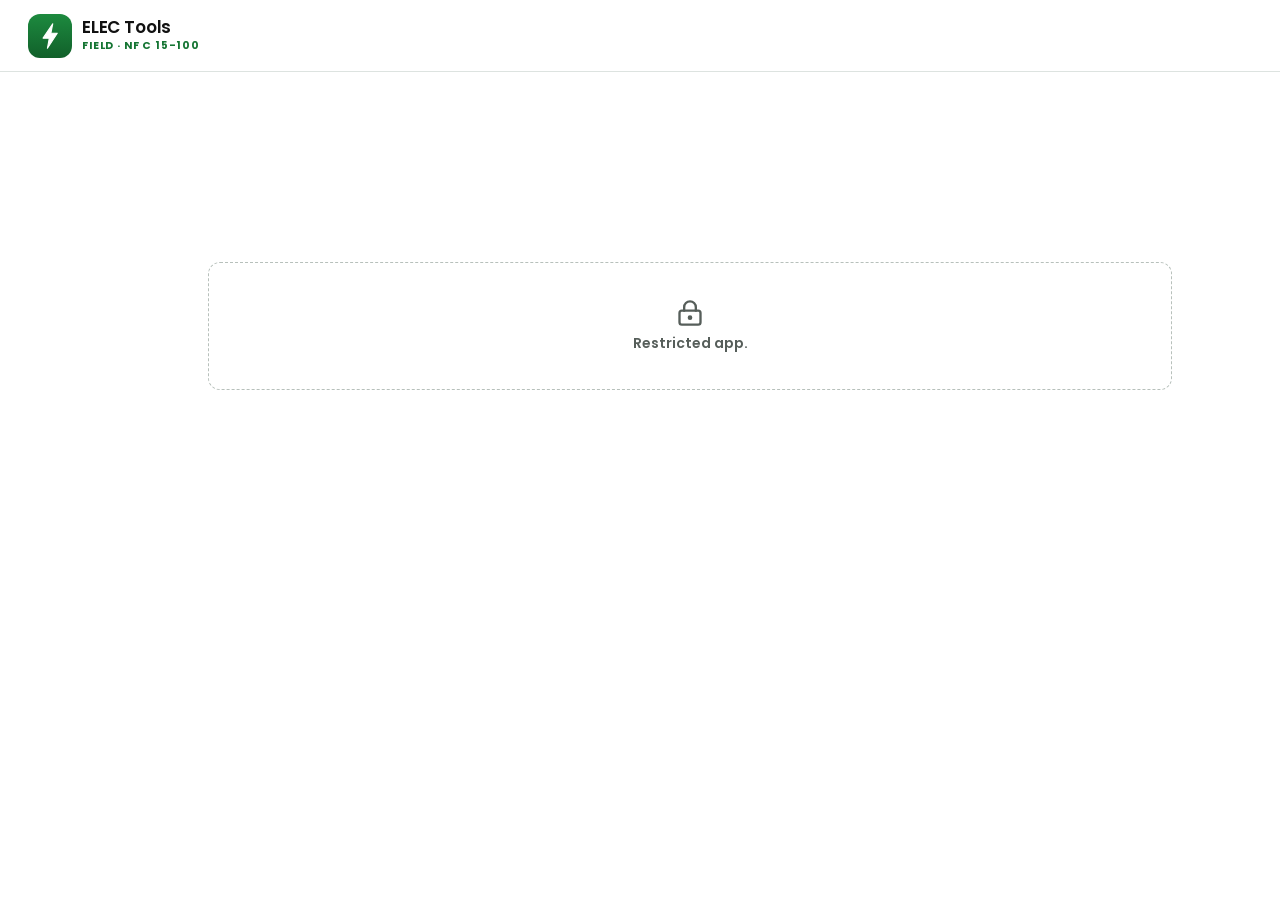
==== commit 17f589bd: "Site ELEC Tools 1.0 (50) : compte de test retabli" ====
--- a/index.html
+++ b/index.html
@@ -1 +1 @@
-<!DOCTYPE html><!--HZ0DKAuUK00PFKRbg0_00--><html lang="fr"><head><meta charSet="utf-8"/><meta name="viewport" content="width=device-width, initial-scale=1, maximum-scale=1, viewport-fit=cover"/><link rel="stylesheet" href="/_next/static/css/27742345bf46557d.css" data-precedence="next"/><link rel="preload" as="script" fetchPriority="low" href="/_next/static/chunks/webpack-b31997981d3763c6.js"/><script src="/_next/static/chunks/4bd1b696-409494caf8c83275.js" async=""></script><script src="/_next/static/chunks/255-205653c4add82feb.js" async=""></script><script src="/_next/static/chunks/main-app-24da8ce214932cf9.js" async=""></script><script src="/_next/static/chunks/2f0b94e8-015daada98eb83e2.js" async=""></script><script src="/_next/static/chunks/164f4fb6-91375d5a65762548.js" async=""></script><script src="/_next/static/chunks/216-b95ee6476badbe04.js" async=""></script><script src="/_next/static/chunks/app/page-aee4d0f006068f3d.js" async=""></script><meta name="theme-color" content="#ffffff"/><title>ELEC Tools</title><meta name="description" content="Compagnon terrain pour calculs electriques NF C 15-100"/><meta name="application-name" content="ELEC Tools"/><link rel="manifest" href="/manifest.webmanifest"/><meta name="robots" content="noindex, nofollow"/><meta name="mobile-web-app-capable" content="yes"/><meta name="apple-mobile-web-app-title" content="ELEC Tools"/><meta name="apple-mobile-web-app-status-bar-style" content="default"/><script src="/_next/static/chunks/polyfills-42372ed130431b0a.js" noModule=""></script></head><body><div hidden=""><!--$--><!--/$--></div><div class="app-shell"><header class="topbar"><button type="button" class="brand-button" aria-label="Accueil ELEC Tools" data-brand-logo="true"><span class="brand-mark" aria-hidden="true"><svg viewBox="0 0 1024 1024" width="32" height="32"><path d="M600 120 L290 580 L490 580 L430 904 L744 424 L540 424 Z" fill="currentColor" stroke="currentColor" stroke-width="36" stroke-linejoin="round"></path></svg></span><span class="min-w-0"><span class="brand-name truncate">ELEC Tools</span><span class="brand-kicker kicker truncate">Terrain · NF C 15-100</span></span></button><div class="topbar-actions"><span class="engine-chip">Version 1.0 (50) · moteur 0.6.1-v1</span><button type="button" class="btn-icon" aria-label="Projets"><svg xmlns="http://www.w3.org/2000/svg" width="20" height="20" viewBox="0 0 24 24" fill="none" stroke="currentColor" stroke-width="2" stroke-linecap="round" stroke-linejoin="round" class="lucide lucide-folder-open"><path d="m6 14 1.5-2.9A2 2 0 0 1 9.24 10H20a2 2 0 0 1 1.94 2.5l-1.54 6a2 2 0 0 1-1.95 1.5H4a2 2 0 0 1-2-2V5a2 2 0 0 1 2-2h3.9a2 2 0 0 1 1.69.9l.81 1.2a2 2 0 0 0 1.67.9H18a2 2 0 0 1 2 2v2"></path></svg></button></div></header><main class="content" data-language="fr"><div class="home-screen"><header class="page-head"><p class="kicker">Accueil chantier</p><h1 class="page-title">Outils</h1><p class="lead">17 outils de calcul terrain, resultats indicatifs.</p></header><section aria-labelledby="home-favorites"><div class="section-head"><h2 id="home-favorites" class="kicker">Favoris</h2><span class="count-chip">4<!-- -->/<!-- -->4</span></div><div class="home-tool-grid"><div class="tool-tile-wrap" data-tool="section"><button type="button" aria-label="Ouvrir Section cable" class="tool-tile tool-tile--priority"><span class="tool-tile-icon" aria-hidden="true"><svg xmlns="http://www.w3.org/2000/svg" width="22" height="22" viewBox="0 0 24 24" fill="none" stroke="currentColor" stroke-width="2.2" stroke-linecap="round" stroke-linejoin="round" class="lucide lucide-cable"><path d="M17 21v-2a1 1 0 0 1-1-1v-1a2 2 0 0 1 2-2h2a2 2 0 0 1 2 2v1a1 1 0 0 1-1 1"></path><path d="M19 15V6.5a1 1 0 0 0-7 0v11a1 1 0 0 1-7 0V9"></path><path d="M21 21v-2h-4"></path><path d="M3 5h4V3"></path><path d="M7 5a1 1 0 0 1 1 1v1a2 2 0 0 1-2 2H4a2 2 0 0 1-2-2V6a1 1 0 0 1 1-1V3"></path></svg></span><span class="tool-tile-title">Section cable</span><span class="tool-tile-kicker">Dimensionnement</span></button><button type="button" class="tool-favorite is-favorite" aria-pressed="true" aria-label="Retirer Section cable des favoris"><svg xmlns="http://www.w3.org/2000/svg" width="20" height="20" viewBox="0 0 24 24" fill="currentColor" stroke="currentColor" stroke-width="2.2" stroke-linecap="round" stroke-linejoin="round" class="lucide lucide-star" aria-hidden="true"><path d="M11.525 2.295a.53.53 0 0 1 .95 0l2.31 4.679a2.123 2.123 0 0 0 1.595 1.16l5.166.756a.53.53 0 0 1 .294.904l-3.736 3.638a2.123 2.123 0 0 0-.611 1.878l.882 5.14a.53.53 0 0 1-.771.56l-4.618-2.428a2.122 2.122 0 0 0-1.973 0L6.396 21.01a.53.53 0 0 1-.77-.56l.881-5.139a2.122 2.122 0 0 0-.611-1.879L2.16 9.795a.53.53 0 0 1 .294-.906l5.165-.755a2.122 2.122 0 0 0 1.597-1.16z"></path></svg></button></div><div class="tool-tile-wrap" data-tool="icc"><button type="button" aria-label="Ouvrir ICC" class="tool-tile tool-tile--priority"><span class="tool-tile-icon" aria-hidden="true"><svg xmlns="http://www.w3.org/2000/svg" width="22" height="22" viewBox="0 0 24 24" fill="none" stroke="currentColor" stroke-width="2.2" stroke-linecap="round" stroke-linejoin="round" class="lucide lucide-zap"><path d="M4 14a1 1 0 0 1-.78-1.63l9.9-10.2a.5.5 0 0 1 .86.46l-1.92 6.02A1 1 0 0 0 13 10h7a1 1 0 0 1 .78 1.63l-9.9 10.2a.5.5 0 0 1-.86-.46l1.92-6.02A1 1 0 0 0 11 14z"></path></svg></span><span class="tool-tile-title">ICC</span><span class="tool-tile-kicker">Arrivee + transfo</span></button><button type="button" class="tool-favorite is-favorite" aria-pressed="true" aria-label="Retirer ICC des favoris"><svg xmlns="http://www.w3.org/2000/svg" width="20" height="20" viewBox="0 0 24 24" fill="currentColor" stroke="currentColor" stroke-width="2.2" stroke-linecap="round" stroke-linejoin="round" class="lucide lucide-star" aria-hidden="true"><path d="M11.525 2.295a.53.53 0 0 1 .95 0l2.31 4.679a2.123 2.123 0 0 0 1.595 1.16l5.166.756a.53.53 0 0 1 .294.904l-3.736 3.638a2.123 2.123 0 0 0-.611 1.878l.882 5.14a.53.53 0 0 1-.771.56l-4.618-2.428a2.122 2.122 0 0 0-1.973 0L6.396 21.01a.53.53 0 0 1-.77-.56l.881-5.139a2.122 2.122 0 0 0-.611-1.879L2.16 9.795a.53.53 0 0 1 .294-.906l5.165-.755a2.122 2.122 0 0 0 1.597-1.16z"></path></svg></button></div><div class="tool-tile-wrap" data-tool="power"><button type="button" aria-label="Ouvrir Puissance intensite" class="tool-tile tool-tile--priority"><span class="tool-tile-icon" aria-hidden="true"><svg xmlns="http://www.w3.org/2000/svg" width="22" height="22" viewBox="0 0 24 24" fill="none" stroke="currentColor" stroke-width="2.2" stroke-linecap="round" stroke-linejoin="round" class="lucide lucide-calculator"><rect width="16" height="20" x="4" y="2" rx="2"></rect><line x1="8" x2="16" y1="6" y2="6"></line><line x1="16" x2="16" y1="14" y2="18"></line><path d="M16 10h.01"></path><path d="M12 10h.01"></path><path d="M8 10h.01"></path><path d="M12 14h.01"></path><path d="M8 14h.01"></path><path d="M12 18h.01"></path><path d="M8 18h.01"></path></svg></span><span class="tool-tile-title">Puissance intensite</span><span class="tool-tile-kicker">kW / kVA / A</span></button><button type="button" class="tool-favorite is-favorite" aria-pressed="true" aria-label="Retirer Puissance intensite des favoris"><svg xmlns="http://www.w3.org/2000/svg" width="20" height="20" viewBox="0 0 24 24" fill="currentColor" stroke="currentColor" stroke-width="2.2" stroke-linecap="round" stroke-linejoin="round" class="lucide lucide-star" aria-hidden="true"><path d="M11.525 2.295a.53.53 0 0 1 .95 0l2.31 4.679a2.123 2.123 0 0 0 1.595 1.16l5.166.756a.53.53 0 0 1 .294.904l-3.736 3.638a2.123 2.123 0 0 0-.611 1.878l.882 5.14a.53.53 0 0 1-.771.56l-4.618-2.428a2.122 2.122 0 0 0-1.973 0L6.396 21.01a.53.53 0 0 1-.77-.56l.881-5.139a2.122 2.122 0 0 0-.611-1.879L2.16 9.795a.53.53 0 0 1 .294-.906l5.165-.755a2.122 2.122 0 0 0 1.597-1.16z"></path></svg></button></div><div class="tool-tile-wrap" data-tool="irveProtection"><button type="button" aria-label="Ouvrir Protection IRVE" class="tool-tile tool-tile--priority"><span class="tool-tile-icon" aria-hidden="true"><svg xmlns="http://www.w3.org/2000/svg" width="22" height="22" viewBox="0 0 24 24" fill="none" stroke="currentColor" stroke-width="2.2" stroke-linecap="round" stroke-linejoin="round" class="lucide lucide-plug-zap"><path d="M6.3 20.3a2.4 2.4 0 0 0 3.4 0L12 18l-6-6-2.3 2.3a2.4 2.4 0 0 0 0 3.4Z"></path><path d="m2 22 3-3"></path><path d="M7.5 13.5 10 11"></path><path d="M10.5 16.5 13 14"></path><path d="m18 3-4 4h6l-4 4"></path></svg></span><span class="tool-tile-title">Protection IRVE</span><span class="tool-tile-kicker">Residentiel · tertiaire</span></button><button type="button" class="tool-favorite is-favorite" aria-pressed="true" aria-label="Retirer Protection IRVE des favoris"><svg xmlns="http://www.w3.org/2000/svg" width="20" height="20" viewBox="0 0 24 24" fill="currentColor" stroke="currentColor" stroke-width="2.2" stroke-linecap="round" stroke-linejoin="round" class="lucide lucide-star" aria-hidden="true"><path d="M11.525 2.295a.53.53 0 0 1 .95 0l2.31 4.679a2.123 2.123 0 0 0 1.595 1.16l5.166.756a.53.53 0 0 1 .294.904l-3.736 3.638a2.123 2.123 0 0 0-.611 1.878l.882 5.14a.53.53 0 0 1-.771.56l-4.618-2.428a2.122 2.122 0 0 0-1.973 0L6.396 21.01a.53.53 0 0 1-.77-.56l.881-5.139a2.122 2.122 0 0 0-.611-1.879L2.16 9.795a.53.53 0 0 1 .294-.906l5.165-.755a2.122 2.122 0 0 0 1.597-1.16z"></path></svg></button></div></div></section><section aria-labelledby="home-toolbox"><div class="section-head"><h2 id="home-toolbox" class="kicker">Boite a outils</h2><span class="count-chip">13</span></div><div class="home-tool-grid"><div class="tool-tile-wrap" data-tool="plan"><button type="button" aria-label="Ouvrir Plan" class="tool-tile"><span class="tool-tile-icon" aria-hidden="true"><svg xmlns="http://www.w3.org/2000/svg" width="20" height="20" viewBox="0 0 24 24" fill="none" stroke="currentColor" stroke-width="2.2" stroke-linecap="round" stroke-linejoin="round" class="lucide lucide-pencil-ruler"><path d="M13 7 8.7 2.7a2.41 2.41 0 0 0-3.4 0L2.7 5.3a2.41 2.41 0 0 0 0 3.4L7 13"></path><path d="m8 6 2-2"></path><path d="m18 16 2-2"></path><path d="m17 11 4.3 4.3c.94.94.94 2.46 0 3.4l-2.6 2.6c-.94.94-2.46.94-3.4 0L11 17"></path><path d="M21.174 6.812a1 1 0 0 0-3.986-3.987L3.842 16.174a2 2 0 0 0-.5.83l-1.321 4.352a.5.5 0 0 0 .623.622l4.353-1.32a2 2 0 0 0 .83-.497z"></path><path d="m15 5 4 4"></path></svg></span><span class="tool-tile-title">Plan</span><span class="tool-tile-kicker">Etages et pieces</span></button><button type="button" class="tool-favorite" aria-pressed="false" aria-label="Ajouter Plan aux favoris"><svg xmlns="http://www.w3.org/2000/svg" width="20" height="20" viewBox="0 0 24 24" fill="none" stroke="currentColor" stroke-width="2.2" stroke-linecap="round" stroke-linejoin="round" class="lucide lucide-star" aria-hidden="true"><path d="M11.525 2.295a.53.53 0 0 1 .95 0l2.31 4.679a2.123 2.123 0 0 0 1.595 1.16l5.166.756a.53.53 0 0 1 .294.904l-3.736 3.638a2.123 2.123 0 0 0-.611 1.878l.882 5.14a.53.53 0 0 1-.771.56l-4.618-2.428a2.122 2.122 0 0 0-1.973 0L6.396 21.01a.53.53 0 0 1-.77-.56l.881-5.139a2.122 2.122 0 0 0-.611-1.879L2.16 9.795a.53.53 0 0 1 .294-.906l5.165-.755a2.122 2.122 0 0 0 1.597-1.16z"></path></svg></button></div><div class="tool-tile-wrap" data-tool="housingPanel"><button type="button" aria-label="Ouvrir Logement" class="tool-tile"><span class="tool-tile-icon" aria-hidden="true"><svg xmlns="http://www.w3.org/2000/svg" width="20" height="20" viewBox="0 0 24 24" fill="none" stroke="currentColor" stroke-width="2.2" stroke-linecap="round" stroke-linejoin="round" class="lucide lucide-table2"><path d="M9 3H5a2 2 0 0 0-2 2v4m6-6h10a2 2 0 0 1 2 2v4M9 3v18m0 0h10a2 2 0 0 0 2-2V9M9 21H5a2 2 0 0 1-2-2V9m0 0h18"></path></svg></span><span class="tool-tile-title">Logement</span><span class="tool-tile-kicker">Appareillage + tableau</span></button><button type="button" class="tool-favorite" aria-pressed="false" aria-label="Ajouter Logement aux favoris"><svg xmlns="http://www.w3.org/2000/svg" width="20" height="20" viewBox="0 0 24 24" fill="none" stroke="currentColor" stroke-width="2.2" stroke-linecap="round" stroke-linejoin="round" class="lucide lucide-star" aria-hidden="true"><path d="M11.525 2.295a.53.53 0 0 1 .95 0l2.31 4.679a2.123 2.123 0 0 0 1.595 1.16l5.166.756a.53.53 0 0 1 .294.904l-3.736 3.638a2.123 2.123 0 0 0-.611 1.878l.882 5.14a.53.53 0 0 1-.771.56l-4.618-2.428a2.122 2.122 0 0 0-1.973 0L6.396 21.01a.53.53 0 0 1-.77-.56l.881-5.139a2.122 2.122 0 0 0-.611-1.879L2.16 9.795a.53.53 0 0 1 .294-.906l5.165-.755a2.122 2.122 0 0 0 1.597-1.16z"></path></svg></button></div><div class="tool-tile-wrap" data-tool="tableau"><button type="button" aria-label="Ouvrir Tableau electrique" class="tool-tile"><span class="tool-tile-icon" aria-hidden="true"><svg xmlns="http://www.w3.org/2000/svg" width="20" height="20" viewBox="0 0 24 24" fill="none" stroke="currentColor" stroke-width="2.2" stroke-linecap="round" stroke-linejoin="round" class="lucide lucide-table2"><path d="M9 3H5a2 2 0 0 0-2 2v4m6-6h10a2 2 0 0 1 2 2v4M9 3v18m0 0h10a2 2 0 0 0 2-2V9M9 21H5a2 2 0 0 1-2-2V9m0 0h18"></path></svg></span><span class="tool-tile-title">Tableau electrique</span><span class="tool-tile-kicker">Interdifs + etiquettes</span></button><button type="button" class="tool-favorite" aria-pressed="false" aria-label="Ajouter Tableau electrique aux favoris"><svg xmlns="http://www.w3.org/2000/svg" width="20" height="20" viewBox="0 0 24 24" fill="none" stroke="currentColor" stroke-width="2.2" stroke-linecap="round" stroke-linejoin="round" class="lucide lucide-star" aria-hidden="true"><path d="M11.525 2.295a.53.53 0 0 1 .95 0l2.31 4.679a2.123 2.123 0 0 0 1.595 1.16l5.166.756a.53.53 0 0 1 .294.904l-3.736 3.638a2.123 2.123 0 0 0-.611 1.878l.882 5.14a.53.53 0 0 1-.771.56l-4.618-2.428a2.122 2.122 0 0 0-1.973 0L6.396 21.01a.53.53 0 0 1-.77-.56l.881-5.139a2.122 2.122 0 0 0-.611-1.879L2.16 9.795a.53.53 0 0 1 .294-.906l5.165-.755a2.122 2.122 0 0 0 1.597-1.16z"></path></svg></button></div><div class="tool-tile-wrap" data-tool="appareillage"><button type="button" aria-label="Ouvrir Appareillage" class="tool-tile"><span class="tool-tile-icon" aria-hidden="true"><svg xmlns="http://www.w3.org/2000/svg" width="20" height="20" viewBox="0 0 24 24" fill="none" stroke="currentColor" stroke-width="2.2" stroke-linecap="round" stroke-linejoin="round" class="lucide lucide-toggle-right"><rect width="20" height="12" x="2" y="6" rx="6" ry="6"></rect><circle cx="16" cy="12" r="2"></circle></svg></span><span class="tool-tile-title">Appareillage</span><span class="tool-tile-kicker">Odace · par piece</span></button><button type="button" class="tool-favorite" aria-pressed="false" aria-label="Ajouter Appareillage aux favoris"><svg xmlns="http://www.w3.org/2000/svg" width="20" height="20" viewBox="0 0 24 24" fill="none" stroke="currentColor" stroke-width="2.2" stroke-linecap="round" stroke-linejoin="round" class="lucide lucide-star" aria-hidden="true"><path d="M11.525 2.295a.53.53 0 0 1 .95 0l2.31 4.679a2.123 2.123 0 0 0 1.595 1.16l5.166.756a.53.53 0 0 1 .294.904l-3.736 3.638a2.123 2.123 0 0 0-.611 1.878l.882 5.14a.53.53 0 0 1-.771.56l-4.618-2.428a2.122 2.122 0 0 0-1.973 0L6.396 21.01a.53.53 0 0 1-.77-.56l.881-5.139a2.122 2.122 0 0 0-.611-1.879L2.16 9.795a.53.53 0 0 1 .294-.906l5.165-.755a2.122 2.122 0 0 0 1.597-1.16z"></path></svg></button></div><div class="tool-tile-wrap" data-tool="nf"><button type="button" aria-label="Ouvrir NF C 15-100" class="tool-tile"><span class="tool-tile-icon" aria-hidden="true"><svg xmlns="http://www.w3.org/2000/svg" width="20" height="20" viewBox="0 0 24 24" fill="none" stroke="currentColor" stroke-width="2.2" stroke-linecap="round" stroke-linejoin="round" class="lucide lucide-book-open"><path d="M12 7v14"></path><path d="M3 18a1 1 0 0 1-1-1V4a1 1 0 0 1 1-1h5a4 4 0 0 1 4 4 4 4 0 0 1 4-4h5a1 1 0 0 1 1 1v13a1 1 0 0 1-1 1h-6a3 3 0 0 0-3 3 3 3 0 0 0-3-3z"></path></svg></span><span class="tool-tile-title">NF C 15-100</span><span class="tool-tile-kicker">Pieces logement</span></button><button type="button" class="tool-favorite" aria-pressed="false" aria-label="Ajouter NF C 15-100 aux favoris"><svg xmlns="http://www.w3.org/2000/svg" width="20" height="20" viewBox="0 0 24 24" fill="none" stroke="currentColor" stroke-width="2.2" stroke-linecap="round" stroke-linejoin="round" class="lucide lucide-star" aria-hidden="true"><path d="M11.525 2.295a.53.53 0 0 1 .95 0l2.31 4.679a2.123 2.123 0 0 0 1.595 1.16l5.166.756a.53.53 0 0 1 .294.904l-3.736 3.638a2.123 2.123 0 0 0-.611 1.878l.882 5.14a.53.53 0 0 1-.771.56l-4.618-2.428a2.122 2.122 0 0 0-1.973 0L6.396 21.01a.53.53 0 0 1-.77-.56l.881-5.139a2.122 2.122 0 0 0-.611-1.879L2.16 9.795a.53.53 0 0 1 .294-.906l5.165-.755a2.122 2.122 0 0 0 1.597-1.16z"></path></svg></button></div><div class="tool-tile-wrap" data-tool="cableLength"><button type="button" aria-label="Ouvrir Longueur cable" class="tool-tile"><span class="tool-tile-icon" aria-hidden="true"><svg xmlns="http://www.w3.org/2000/svg" width="20" height="20" viewBox="0 0 24 24" fill="none" stroke="currentColor" stroke-width="2.2" stroke-linecap="round" stroke-linejoin="round" class="lucide lucide-cable"><path d="M17 21v-2a1 1 0 0 1-1-1v-1a2 2 0 0 1 2-2h2a2 2 0 0 1 2 2v1a1 1 0 0 1-1 1"></path><path d="M19 15V6.5a1 1 0 0 0-7 0v11a1 1 0 0 1-7 0V9"></path><path d="M21 21v-2h-4"></path><path d="M3 5h4V3"></path><path d="M7 5a1 1 0 0 1 1 1v1a2 2 0 0 1-2 2H4a2 2 0 0 1-2-2V6a1 1 0 0 1 1-1V3"></path></svg></span><span class="tool-tile-title">Longueur cable</span><span class="tool-tile-kicker">Max Delta U</span></button><button type="button" class="tool-favorite" aria-pressed="false" aria-label="Ajouter Longueur cable aux favoris"><svg xmlns="http://www.w3.org/2000/svg" width="20" height="20" viewBox="0 0 24 24" fill="none" stroke="currentColor" stroke-width="2.2" stroke-linecap="round" stroke-linejoin="round" class="lucide lucide-star" aria-hidden="true"><path d="M11.525 2.295a.53.53 0 0 1 .95 0l2.31 4.679a2.123 2.123 0 0 0 1.595 1.16l5.166.756a.53.53 0 0 1 .294.904l-3.736 3.638a2.123 2.123 0 0 0-.611 1.878l.882 5.14a.53.53 0 0 1-.771.56l-4.618-2.428a2.122 2.122 0 0 0-1.973 0L6.396 21.01a.53.53 0 0 1-.77-.56l.881-5.139a2.122 2.122 0 0 0-.611-1.879L2.16 9.795a.53.53 0 0 1 .294-.906l5.165-.755a2.122 2.122 0 0 0 1.597-1.16z"></path></svg></button></div><div class="tool-tile-wrap" data-tool="depannage"><button type="button" aria-label="Ouvrir Depannage" class="tool-tile"><span class="tool-tile-icon" aria-hidden="true"><svg xmlns="http://www.w3.org/2000/svg" width="20" height="20" viewBox="0 0 24 24" fill="none" stroke="currentColor" stroke-width="2.2" stroke-linecap="round" stroke-linejoin="round" class="lucide lucide-search"><circle cx="11" cy="11" r="8"></circle><path d="m21 21-4.3-4.3"></path></svg></span><span class="tool-tile-title">Depannage</span><span class="tool-tile-kicker">Symptomes · FAQ · chat</span></button><button type="button" class="tool-favorite" aria-pressed="false" aria-label="Ajouter Depannage aux favoris"><svg xmlns="http://www.w3.org/2000/svg" width="20" height="20" viewBox="0 0 24 24" fill="none" stroke="currentColor" stroke-width="2.2" stroke-linecap="round" stroke-linejoin="round" class="lucide lucide-star" aria-hidden="true"><path d="M11.525 2.295a.53.53 0 0 1 .95 0l2.31 4.679a2.123 2.123 0 0 0 1.595 1.16l5.166.756a.53.53 0 0 1 .294.904l-3.736 3.638a2.123 2.123 0 0 0-.611 1.878l.882 5.14a.53.53 0 0 1-.771.56l-4.618-2.428a2.122 2.122 0 0 0-1.973 0L6.396 21.01a.53.53 0 0 1-.77-.56l.881-5.139a2.122 2.122 0 0 0-.611-1.879L2.16 9.795a.53.53 0 0 1 .294-.906l5.165-.755a2.122 2.122 0 0 0 1.597-1.16z"></path></svg></button></div><div class="tool-tile-wrap" data-tool="reactive"><button type="button" aria-label="Ouvrir Puissance reactive" class="tool-tile"><span class="tool-tile-icon" aria-hidden="true"><svg xmlns="http://www.w3.org/2000/svg" width="20" height="20" viewBox="0 0 24 24" fill="none" stroke="currentColor" stroke-width="2.2" stroke-linecap="round" stroke-linejoin="round" class="lucide lucide-gauge"><path d="m12 14 4-4"></path><path d="M3.34 19a10 10 0 1 1 17.32 0"></path></svg></span><span class="tool-tile-title">Puissance reactive</span><span class="tool-tile-kicker">kVAr · facture EDF</span></button><button type="button" class="tool-favorite" aria-pressed="false" aria-label="Ajouter Puissance reactive aux favoris"><svg xmlns="http://www.w3.org/2000/svg" width="20" height="20" viewBox="0 0 24 24" fill="none" stroke="currentColor" stroke-width="2.2" stroke-linecap="round" stroke-linejoin="round" class="lucide lucide-star" aria-hidden="true"><path d="M11.525 2.295a.53.53 0 0 1 .95 0l2.31 4.679a2.123 2.123 0 0 0 1.595 1.16l5.166.756a.53.53 0 0 1 .294.904l-3.736 3.638a2.123 2.123 0 0 0-.611 1.878l.882 5.14a.53.53 0 0 1-.771.56l-4.618-2.428a2.122 2.122 0 0 0-1.973 0L6.396 21.01a.53.53 0 0 1-.77-.56l.881-5.139a2.122 2.122 0 0 0-.611-1.879L2.16 9.795a.53.53 0 0 1 .294-.906l5.165-.755a2.122 2.122 0 0 0 1.597-1.16z"></path></svg></button></div><div class="tool-tile-wrap" data-tool="pv"><button type="button" aria-label="Ouvrir Photovoltaique" class="tool-tile"><span class="tool-tile-icon" aria-hidden="true"><svg xmlns="http://www.w3.org/2000/svg" width="20" height="20" viewBox="0 0 24 24" fill="none" stroke="currentColor" stroke-width="2.2" stroke-linecap="round" stroke-linejoin="round" class="lucide lucide-sun"><circle cx="12" cy="12" r="4"></circle><path d="M12 2v2"></path><path d="M12 20v2"></path><path d="m4.93 4.93 1.41 1.41"></path><path d="m17.66 17.66 1.41 1.41"></path><path d="M2 12h2"></path><path d="M20 12h2"></path><path d="m6.34 17.66-1.41 1.41"></path><path d="m19.07 4.93-1.41 1.41"></path></svg></span><span class="tool-tile-title">Photovoltaique</span><span class="tool-tile-kicker">Production</span></button><button type="button" class="tool-favorite" aria-pressed="false" aria-label="Ajouter Photovoltaique aux favoris"><svg xmlns="http://www.w3.org/2000/svg" width="20" height="20" viewBox="0 0 24 24" fill="none" stroke="currentColor" stroke-width="2.2" stroke-linecap="round" stroke-linejoin="round" class="lucide lucide-star" aria-hidden="true"><path d="M11.525 2.295a.53.53 0 0 1 .95 0l2.31 4.679a2.123 2.123 0 0 0 1.595 1.16l5.166.756a.53.53 0 0 1 .294.904l-3.736 3.638a2.123 2.123 0 0 0-.611 1.878l.882 5.14a.53.53 0 0 1-.771.56l-4.618-2.428a2.122 2.122 0 0 0-1.973 0L6.396 21.01a.53.53 0 0 1-.77-.56l.881-5.139a2.122 2.122 0 0 0-.611-1.879L2.16 9.795a.53.53 0 0 1 .294-.906l5.165-.755a2.122 2.122 0 0 0 1.597-1.16z"></path></svg></button></div><div class="tool-tile-wrap" data-tool="domotique"><button type="button" aria-label="Ouvrir Domotique" class="tool-tile"><span class="tool-tile-icon" aria-hidden="true"><svg xmlns="http://www.w3.org/2000/svg" width="20" height="20" viewBox="0 0 24 24" fill="none" stroke="currentColor" stroke-width="2.2" stroke-linecap="round" stroke-linejoin="round" class="lucide lucide-network"><rect x="16" y="16" width="6" height="6" rx="1"></rect><rect x="2" y="16" width="6" height="6" rx="1"></rect><rect x="9" y="2" width="6" height="6" rx="1"></rect><path d="M5 16v-3a1 1 0 0 1 1-1h12a1 1 0 0 1 1 1v3"></path><path d="M12 12V8"></path></svg></span><span class="tool-tile-title">Domotique</span><span class="tool-tile-kicker">KNX · Wiser</span></button><button type="button" class="tool-favorite" aria-pressed="false" aria-label="Ajouter Domotique aux favoris"><svg xmlns="http://www.w3.org/2000/svg" width="20" height="20" viewBox="0 0 24 24" fill="none" stroke="currentColor" stroke-width="2.2" stroke-linecap="round" stroke-linejoin="round" class="lucide lucide-star" aria-hidden="true"><path d="M11.525 2.295a.53.53 0 0 1 .95 0l2.31 4.679a2.123 2.123 0 0 0 1.595 1.16l5.166.756a.53.53 0 0 1 .294.904l-3.736 3.638a2.123 2.123 0 0 0-.611 1.878l.882 5.14a.53.53 0 0 1-.771.56l-4.618-2.428a2.122 2.122 0 0 0-1.973 0L6.396 21.01a.53.53 0 0 1-.77-.56l.881-5.139a2.122 2.122 0 0 0-.611-1.879L2.16 9.795a.53.53 0 0 1 .294-.906l5.165-.755a2.122 2.122 0 0 0 1.597-1.16z"></path></svg></button></div><div class="tool-tile-wrap" data-tool="energy"><button type="button" aria-label="Ouvrir Compteur energie" class="tool-tile"><span class="tool-tile-icon" aria-hidden="true"><svg xmlns="http://www.w3.org/2000/svg" width="20" height="20" viewBox="0 0 24 24" fill="none" stroke="currentColor" stroke-width="2.2" stroke-linecap="round" stroke-linejoin="round" class="lucide lucide-list-checks"><path d="m3 17 2 2 4-4"></path><path d="m3 7 2 2 4-4"></path><path d="M13 6h8"></path><path d="M13 12h8"></path><path d="M13 18h8"></path></svg></span><span class="tool-tile-title">Compteur energie</span><span class="tool-tile-kicker">kWh / cout</span></button><button type="button" class="tool-favorite" aria-pressed="false" aria-label="Ajouter Compteur energie aux favoris"><svg xmlns="http://www.w3.org/2000/svg" width="20" height="20" viewBox="0 0 24 24" fill="none" stroke="currentColor" stroke-width="2.2" stroke-linecap="round" stroke-linejoin="round" class="lucide lucide-star" aria-hidden="true"><path d="M11.525 2.295a.53.53 0 0 1 .95 0l2.31 4.679a2.123 2.123 0 0 0 1.595 1.16l5.166.756a.53.53 0 0 1 .294.904l-3.736 3.638a2.123 2.123 0 0 0-.611 1.878l.882 5.14a.53.53 0 0 1-.771.56l-4.618-2.428a2.122 2.122 0 0 0-1.973 0L6.396 21.01a.53.53 0 0 1-.77-.56l.881-5.139a2.122 2.122 0 0 0-.611-1.879L2.16 9.795a.53.53 0 0 1 .294-.906l5.165-.755a2.122 2.122 0 0 0 1.597-1.16z"></path></svg></button></div><div class="tool-tile-wrap" data-tool="cableWeight"><button type="button" aria-label="Ouvrir Poids cable" class="tool-tile"><span class="tool-tile-icon" aria-hidden="true"><svg xmlns="http://www.w3.org/2000/svg" width="20" height="20" viewBox="0 0 24 24" fill="none" stroke="currentColor" stroke-width="2.2" stroke-linecap="round" stroke-linejoin="round" class="lucide lucide-cable"><path d="M17 21v-2a1 1 0 0 1-1-1v-1a2 2 0 0 1 2-2h2a2 2 0 0 1 2 2v1a1 1 0 0 1-1 1"></path><path d="M19 15V6.5a1 1 0 0 0-7 0v11a1 1 0 0 1-7 0V9"></path><path d="M21 21v-2h-4"></path><path d="M3 5h4V3"></path><path d="M7 5a1 1 0 0 1 1 1v1a2 2 0 0 1-2 2H4a2 2 0 0 1-2-2V6a1 1 0 0 1 1-1V3"></path></svg></span><span class="tool-tile-title">Poids cable</span><span class="tool-tile-kicker">kg estimatif</span></button><button type="button" class="tool-favorite" aria-pressed="false" aria-label="Ajouter Poids cable aux favoris"><svg xmlns="http://www.w3.org/2000/svg" width="20" height="20" viewBox="0 0 24 24" fill="none" stroke="currentColor" stroke-width="2.2" stroke-linecap="round" stroke-linejoin="round" class="lucide lucide-star" aria-hidden="true"><path d="M11.525 2.295a.53.53 0 0 1 .95 0l2.31 4.679a2.123 2.123 0 0 0 1.595 1.16l5.166.756a.53.53 0 0 1 .294.904l-3.736 3.638a2.123 2.123 0 0 0-.611 1.878l.882 5.14a.53.53 0 0 1-.771.56l-4.618-2.428a2.122 2.122 0 0 0-1.973 0L6.396 21.01a.53.53 0 0 1-.77-.56l.881-5.139a2.122 2.122 0 0 0-.611-1.879L2.16 9.795a.53.53 0 0 1 .294-.906l5.165-.755a2.122 2.122 0 0 0 1.597-1.16z"></path></svg></button></div><div class="tool-tile-wrap" data-tool="tarif"><button type="button" aria-label="Ouvrir Tarif info" class="tool-tile"><span class="tool-tile-icon" aria-hidden="true"><svg xmlns="http://www.w3.org/2000/svg" width="20" height="20" viewBox="0 0 24 24" fill="none" stroke="currentColor" stroke-width="2.2" stroke-linecap="round" stroke-linejoin="round" class="lucide lucide-tag"><path d="M12.586 2.586A2 2 0 0 0 11.172 2H4a2 2 0 0 0-2 2v7.172a2 2 0 0 0 .586 1.414l8.704 8.704a2.426 2.426 0 0 0 3.42 0l6.58-6.58a2.426 2.426 0 0 0 0-3.42z"></path><circle cx="7.5" cy="7.5" r=".5" fill="currentColor"></circle></svg></span><span class="tool-tile-title">Tarif info</span><span class="tool-tile-kicker">Prix public Schneider</span></button><button type="button" class="tool-favorite" aria-pressed="false" aria-label="Ajouter Tarif info aux favoris"><svg xmlns="http://www.w3.org/2000/svg" width="20" height="20" viewBox="0 0 24 24" fill="none" stroke="currentColor" stroke-width="2.2" stroke-linecap="round" stroke-linejoin="round" class="lucide lucide-star" aria-hidden="true"><path d="M11.525 2.295a.53.53 0 0 1 .95 0l2.31 4.679a2.123 2.123 0 0 0 1.595 1.16l5.166.756a.53.53 0 0 1 .294.904l-3.736 3.638a2.123 2.123 0 0 0-.611 1.878l.882 5.14a.53.53 0 0 1-.771.56l-4.618-2.428a2.122 2.122 0 0 0-1.973 0L6.396 21.01a.53.53 0 0 1-.77-.56l.881-5.139a2.122 2.122 0 0 0-.611-1.879L2.16 9.795a.53.53 0 0 1 .294-.906l5.165-.755a2.122 2.122 0 0 0 1.597-1.16z"></path></svg></button></div></div></section><section aria-labelledby="home-history"><div class="section-head"><h2 id="home-history" class="kicker">Historique recent</h2><span class="count-chip">0 calculs</span></div><div class="list-stack md:grid-cols-2"><div class="empty-state"><svg xmlns="http://www.w3.org/2000/svg" width="22" height="22" viewBox="0 0 24 24" fill="none" stroke="currentColor" stroke-width="2" stroke-linecap="round" stroke-linejoin="round" class="lucide lucide-circle-alert text-graphite"><circle cx="12" cy="12" r="10"></circle><line x1="12" x2="12" y1="8" y2="12"></line><line x1="12" x2="12.01" y1="16" y2="16"></line></svg><p>Aucun calcul recent</p></div></div></section></div></main><nav class="bottom-nav" aria-label="Navigation principale"><button type="button" aria-label="Accueil" aria-current="page" class="nav-button"><span class="nav-icon" aria-hidden="true"><svg xmlns="http://www.w3.org/2000/svg" width="21" height="21" viewBox="0 0 24 24" fill="none" stroke="currentColor" stroke-width="2.4" stroke-linecap="round" stroke-linejoin="round" class="lucide lucide-house"><path d="M15 21v-8a1 1 0 0 0-1-1h-4a1 1 0 0 0-1 1v8"></path><path d="M3 10a2 2 0 0 1 .709-1.528l7-5.999a2 2 0 0 1 2.582 0l7 5.999A2 2 0 0 1 21 10v9a2 2 0 0 1-2 2H5a2 2 0 0 1-2-2z"></path></svg></span><span>Accueil</span></button><button type="button" aria-label="Outils" class="nav-button"><span class="nav-icon" aria-hidden="true"><svg xmlns="http://www.w3.org/2000/svg" width="21" height="21" viewBox="0 0 24 24" fill="none" stroke="currentColor" stroke-width="2" stroke-linecap="round" stroke-linejoin="round" class="lucide lucide-wrench"><path d="M14.7 6.3a1 1 0 0 0 0 1.4l1.6 1.6a1 1 0 0 0 1.4 0l3.77-3.77a6 6 0 0 1-7.94 7.94l-6.91 6.91a2.12 2.12 0 0 1-3-3l6.91-6.91a6 6 0 0 1 7.94-7.94l-3.76 3.76z"></path></svg></span><span>Outils</span></button><button type="button" aria-label="Projets" class="nav-button"><span class="nav-icon" aria-hidden="true"><svg xmlns="http://www.w3.org/2000/svg" width="21" height="21" viewBox="0 0 24 24" fill="none" stroke="currentColor" stroke-width="2" stroke-linecap="round" stroke-linejoin="round" class="lucide lucide-folder-open"><path d="m6 14 1.5-2.9A2 2 0 0 1 9.24 10H20a2 2 0 0 1 1.94 2.5l-1.54 6a2 2 0 0 1-1.95 1.5H4a2 2 0 0 1-2-2V5a2 2 0 0 1 2-2h3.9a2 2 0 0 1 1.69.9l.81 1.2a2 2 0 0 0 1.67.9H18a2 2 0 0 1 2 2v2"></path></svg></span><span>Projets</span></button><button type="button" aria-label="Profil" class="nav-button"><span class="nav-icon" aria-hidden="true"><svg xmlns="http://www.w3.org/2000/svg" width="21" height="21" viewBox="0 0 24 24" fill="none" stroke="currentColor" stroke-width="2" stroke-linecap="round" stroke-linejoin="round" class="lucide lucide-user"><path d="M19 21v-2a4 4 0 0 0-4-4H9a4 4 0 0 0-4 4v2"></path><circle cx="12" cy="7" r="4"></circle></svg></span><span>Profil</span></button></nav></div><!--$--><!--/$--><script src="/_next/static/chunks/webpack-b31997981d3763c6.js" id="_R_" async=""></script><script>(self.__next_f=self.__next_f||[]).push([0])</script><script>self.__next_f.push([1,"1:\"$Sreact.fragment\"\n2:I[9766,[],\"\"]\n3:I[98924,[],\"\"]\n4:I[25843,[\"33\",\"static/chunks/2f0b94e8-015daada98eb83e2.js\",\"930\",\"static/chunks/164f4fb6-91375d5a65762548.js\",\"216\",\"static/chunks/216-b95ee6476badbe04.js\",\"974\",\"static/chunks/app/page-aee4d0f006068f3d.js\"],\"default\"]\n5:I[24431,[],\"OutletBoundary\"]\n7:I[15278,[],\"AsyncMetadataOutlet\"]\n9:I[24431,[],\"ViewportBoundary\"]\nb:I[24431,[],\"MetadataBoundary\"]\nc:\"$Sreact.suspense\"\ne:I[57150,[],\"\"]\n:HL[\"/_next/static/css/27742345bf46557d.css\",\"style\"]\n"])</script><script>self.__next_f.push([1,"0:{\"P\":null,\"b\":\"HZ0DKAuUK00PFKRbg0-00\",\"p\":\"\",\"c\":[\"\",\"\"],\"i\":false,\"f\":[[[\"\",{\"children\":[\"__PAGE__\",{}]},\"$undefined\",\"$undefined\",true],[\"\",[\"$\",\"$1\",\"c\",{\"children\":[[[\"$\",\"link\",\"0\",{\"rel\":\"stylesheet\",\"href\":\"/_next/static/css/27742345bf46557d.css\",\"precedence\":\"next\",\"crossOrigin\":\"$undefined\",\"nonce\":\"$undefined\"}]],[\"$\",\"html\",null,{\"lang\":\"fr\",\"children\":[\"$\",\"body\",null,{\"children\":[\"$\",\"$L2\",null,{\"parallelRouterKey\":\"children\",\"error\":\"$undefined\",\"errorStyles\":\"$undefined\",\"errorScripts\":\"$undefined\",\"template\":[\"$\",\"$L3\",null,{}],\"templateStyles\":\"$undefined\",\"templateScripts\":\"$undefined\",\"notFound\":[[[\"$\",\"title\",null,{\"children\":\"404: This page could not be found.\"}],[\"$\",\"div\",null,{\"style\":{\"fontFamily\":\"system-ui,\\\"Segoe UI\\\",Roboto,Helvetica,Arial,sans-serif,\\\"Apple Color Emoji\\\",\\\"Segoe UI Emoji\\\"\",\"height\":\"100vh\",\"textAlign\":\"center\",\"display\":\"flex\",\"flexDirection\":\"column\",\"alignItems\":\"center\",\"justifyContent\":\"center\"},\"children\":[\"$\",\"div\",null,{\"children\":[[\"$\",\"style\",null,{\"dangerouslySetInnerHTML\":{\"__html\":\"body{color:#000;background:#fff;margin:0}.next-error-h1{border-right:1px solid rgba(0,0,0,.3)}@media (prefers-color-scheme:dark){body{color:#fff;background:#000}.next-error-h1{border-right:1px solid rgba(255,255,255,.3)}}\"}}],[\"$\",\"h1\",null,{\"className\":\"next-error-h1\",\"style\":{\"display\":\"inline-block\",\"margin\":\"0 20px 0 0\",\"padding\":\"0 23px 0 0\",\"fontSize\":24,\"fontWeight\":500,\"verticalAlign\":\"top\",\"lineHeight\":\"49px\"},\"children\":404}],[\"$\",\"div\",null,{\"style\":{\"display\":\"inline-block\"},\"children\":[\"$\",\"h2\",null,{\"style\":{\"fontSize\":14,\"fontWeight\":400,\"lineHeight\":\"49px\",\"margin\":0},\"children\":\"This page could not be found.\"}]}]]}]}]],[]],\"forbidden\":\"$undefined\",\"unauthorized\":\"$undefined\"}]}]}]]}],{\"children\":[\"__PAGE__\",[\"$\",\"$1\",\"c\",{\"children\":[[\"$\",\"$L4\",null,{}],null,[\"$\",\"$L5\",null,{\"children\":[\"$L6\",[\"$\",\"$L7\",null,{\"promise\":\"$@8\"}]]}]]}],{},null,false]},null,false],[\"$\",\"$1\",\"h\",{\"children\":[null,[[\"$\",\"$L9\",null,{\"children\":\"$La\"}],null],[\"$\",\"$Lb\",null,{\"children\":[\"$\",\"div\",null,{\"hidden\":true,\"children\":[\"$\",\"$c\",null,{\"fallback\":null,\"children\":\"$Ld\"}]}]}]]}],false]],\"m\":\"$undefined\",\"G\":[\"$e\",[]],\"s\":false,\"S\":true}\n"])</script><script>self.__next_f.push([1,"a:[[\"$\",\"meta\",\"0\",{\"charSet\":\"utf-8\"}],[\"$\",\"meta\",\"1\",{\"name\":\"viewport\",\"content\":\"width=device-width, initial-scale=1, maximum-scale=1, viewport-fit=cover\"}],[\"$\",\"meta\",\"2\",{\"name\":\"theme-color\",\"content\":\"#ffffff\"}]]\n6:null\n"])</script><script>self.__next_f.push([1,"8:{\"metadata\":[[\"$\",\"title\",\"0\",{\"children\":\"ELEC Tools\"}],[\"$\",\"meta\",\"1\",{\"name\":\"description\",\"content\":\"Compagnon terrain pour calculs electriques NF C 15-100\"}],[\"$\",\"meta\",\"2\",{\"name\":\"application-name\",\"content\":\"ELEC Tools\"}],[\"$\",\"link\",\"3\",{\"rel\":\"manifest\",\"href\":\"/manifest.webmanifest\",\"crossOrigin\":\"$undefined\"}],[\"$\",\"meta\",\"4\",{\"name\":\"robots\",\"content\":\"noindex, nofollow\"}],[\"$\",\"meta\",\"5\",{\"name\":\"mobile-web-app-capable\",\"content\":\"yes\"}],[\"$\",\"meta\",\"6\",{\"name\":\"apple-mobile-web-app-title\",\"content\":\"ELEC Tools\"}],[\"$\",\"meta\",\"7\",{\"name\":\"apple-mobile-web-app-status-bar-style\",\"content\":\"default\"}]],\"error\":null,\"digest\":\"$undefined\"}\n"])</script><script>self.__next_f.push([1,"d:\"$8:metadata\"\n"])</script></body></html>+<!DOCTYPE html><!--31p3X_VpJItDlNrRm2DZe--><html lang="fr"><head><meta charSet="utf-8"/><meta name="viewport" content="width=device-width, initial-scale=1, maximum-scale=1, viewport-fit=cover"/><link rel="stylesheet" href="/_next/static/css/27742345bf46557d.css" data-precedence="next"/><link rel="preload" as="script" fetchPriority="low" href="/_next/static/chunks/webpack-b31997981d3763c6.js"/><script src="/_next/static/chunks/4bd1b696-409494caf8c83275.js" async=""></script><script src="/_next/static/chunks/255-205653c4add82feb.js" async=""></script><script src="/_next/static/chunks/main-app-24da8ce214932cf9.js" async=""></script><script src="/_next/static/chunks/2f0b94e8-015daada98eb83e2.js" async=""></script><script src="/_next/static/chunks/164f4fb6-91375d5a65762548.js" async=""></script><script src="/_next/static/chunks/216-b95ee6476badbe04.js" async=""></script><script src="/_next/static/chunks/app/page-c96bc075e9e584c1.js" async=""></script><meta name="theme-color" content="#ffffff"/><title>ELEC Tools</title><meta name="description" content="Compagnon terrain pour calculs electriques NF C 15-100"/><meta name="application-name" content="ELEC Tools"/><link rel="manifest" href="/manifest.webmanifest"/><meta name="robots" content="noindex, nofollow"/><meta name="mobile-web-app-capable" content="yes"/><meta name="apple-mobile-web-app-title" content="ELEC Tools"/><meta name="apple-mobile-web-app-status-bar-style" content="default"/><script src="/_next/static/chunks/polyfills-42372ed130431b0a.js" noModule=""></script></head><body><div hidden=""><!--$--><!--/$--></div><div class="app-shell"><header class="topbar"><button type="button" class="brand-button" aria-label="Accueil ELEC Tools" data-brand-logo="true"><span class="brand-mark" aria-hidden="true"><svg viewBox="0 0 1024 1024" width="32" height="32"><path d="M600 120 L290 580 L490 580 L430 904 L744 424 L540 424 Z" fill="currentColor" stroke="currentColor" stroke-width="36" stroke-linejoin="round"></path></svg></span><span class="min-w-0"><span class="brand-name truncate">ELEC Tools</span><span class="brand-kicker kicker truncate">Terrain · NF C 15-100</span></span></button></header><main class="content" data-web-locked="true"><div class="empty-state web-locked"><svg xmlns="http://www.w3.org/2000/svg" width="28" height="28" viewBox="0 0 24 24" fill="none" stroke="currentColor" stroke-width="2" stroke-linecap="round" stroke-linejoin="round" class="lucide lucide-lock-keyhole" aria-hidden="true"><circle cx="12" cy="16" r="1"></circle><rect x="3" y="10" width="18" height="12" rx="2"></rect><path d="M7 10V7a5 5 0 0 1 10 0v3"></path></svg><span>Application reservee.</span></div></main></div><!--$--><!--/$--><script src="/_next/static/chunks/webpack-b31997981d3763c6.js" id="_R_" async=""></script><script>(self.__next_f=self.__next_f||[]).push([0])</script><script>self.__next_f.push([1,"1:\"$Sreact.fragment\"\n2:I[9766,[],\"\"]\n3:I[98924,[],\"\"]\n4:I[25843,[\"33\",\"static/chunks/2f0b94e8-015daada98eb83e2.js\",\"930\",\"static/chunks/164f4fb6-91375d5a65762548.js\",\"216\",\"static/chunks/216-b95ee6476badbe04.js\",\"974\",\"static/chunks/app/page-c96bc075e9e584c1.js\"],\"default\"]\n5:I[24431,[],\"OutletBoundary\"]\n7:I[15278,[],\"AsyncMetadataOutlet\"]\n9:I[24431,[],\"ViewportBoundary\"]\nb:I[24431,[],\"MetadataBoundary\"]\nc:\"$Sreact.suspense\"\ne:I[57150,[],\"\"]\n:HL[\"/_next/static/css/27742345bf46557d.css\",\"style\"]\n"])</script><script>self.__next_f.push([1,"0:{\"P\":null,\"b\":\"31p3X_VpJItDlNrRm2DZe\",\"p\":\"\",\"c\":[\"\",\"\"],\"i\":false,\"f\":[[[\"\",{\"children\":[\"__PAGE__\",{}]},\"$undefined\",\"$undefined\",true],[\"\",[\"$\",\"$1\",\"c\",{\"children\":[[[\"$\",\"link\",\"0\",{\"rel\":\"stylesheet\",\"href\":\"/_next/static/css/27742345bf46557d.css\",\"precedence\":\"next\",\"crossOrigin\":\"$undefined\",\"nonce\":\"$undefined\"}]],[\"$\",\"html\",null,{\"lang\":\"fr\",\"children\":[\"$\",\"body\",null,{\"children\":[\"$\",\"$L2\",null,{\"parallelRouterKey\":\"children\",\"error\":\"$undefined\",\"errorStyles\":\"$undefined\",\"errorScripts\":\"$undefined\",\"template\":[\"$\",\"$L3\",null,{}],\"templateStyles\":\"$undefined\",\"templateScripts\":\"$undefined\",\"notFound\":[[[\"$\",\"title\",null,{\"children\":\"404: This page could not be found.\"}],[\"$\",\"div\",null,{\"style\":{\"fontFamily\":\"system-ui,\\\"Segoe UI\\\",Roboto,Helvetica,Arial,sans-serif,\\\"Apple Color Emoji\\\",\\\"Segoe UI Emoji\\\"\",\"height\":\"100vh\",\"textAlign\":\"center\",\"display\":\"flex\",\"flexDirection\":\"column\",\"alignItems\":\"center\",\"justifyContent\":\"center\"},\"children\":[\"$\",\"div\",null,{\"children\":[[\"$\",\"style\",null,{\"dangerouslySetInnerHTML\":{\"__html\":\"body{color:#000;background:#fff;margin:0}.next-error-h1{border-right:1px solid rgba(0,0,0,.3)}@media (prefers-color-scheme:dark){body{color:#fff;background:#000}.next-error-h1{border-right:1px solid rgba(255,255,255,.3)}}\"}}],[\"$\",\"h1\",null,{\"className\":\"next-error-h1\",\"style\":{\"display\":\"inline-block\",\"margin\":\"0 20px 0 0\",\"padding\":\"0 23px 0 0\",\"fontSize\":24,\"fontWeight\":500,\"verticalAlign\":\"top\",\"lineHeight\":\"49px\"},\"children\":404}],[\"$\",\"div\",null,{\"style\":{\"display\":\"inline-block\"},\"children\":[\"$\",\"h2\",null,{\"style\":{\"fontSize\":14,\"fontWeight\":400,\"lineHeight\":\"49px\",\"margin\":0},\"children\":\"This page could not be found.\"}]}]]}]}]],[]],\"forbidden\":\"$undefined\",\"unauthorized\":\"$undefined\"}]}]}]]}],{\"children\":[\"__PAGE__\",[\"$\",\"$1\",\"c\",{\"children\":[[\"$\",\"$L4\",null,{}],null,[\"$\",\"$L5\",null,{\"children\":[\"$L6\",[\"$\",\"$L7\",null,{\"promise\":\"$@8\"}]]}]]}],{},null,false]},null,false],[\"$\",\"$1\",\"h\",{\"children\":[null,[[\"$\",\"$L9\",null,{\"children\":\"$La\"}],null],[\"$\",\"$Lb\",null,{\"children\":[\"$\",\"div\",null,{\"hidden\":true,\"children\":[\"$\",\"$c\",null,{\"fallback\":null,\"children\":\"$Ld\"}]}]}]]}],false]],\"m\":\"$undefined\",\"G\":[\"$e\",[]],\"s\":false,\"S\":true}\n"])</script><script>self.__next_f.push([1,"a:[[\"$\",\"meta\",\"0\",{\"charSet\":\"utf-8\"}],[\"$\",\"meta\",\"1\",{\"name\":\"viewport\",\"content\":\"width=device-width, initial-scale=1, maximum-scale=1, viewport-fit=cover\"}],[\"$\",\"meta\",\"2\",{\"name\":\"theme-color\",\"content\":\"#ffffff\"}]]\n6:null\n"])</script><script>self.__next_f.push([1,"8:{\"metadata\":[[\"$\",\"title\",\"0\",{\"children\":\"ELEC Tools\"}],[\"$\",\"meta\",\"1\",{\"name\":\"description\",\"content\":\"Compagnon terrain pour calculs electriques NF C 15-100\"}],[\"$\",\"meta\",\"2\",{\"name\":\"application-name\",\"content\":\"ELEC Tools\"}],[\"$\",\"link\",\"3\",{\"rel\":\"manifest\",\"href\":\"/manifest.webmanifest\",\"crossOrigin\":\"$undefined\"}],[\"$\",\"meta\",\"4\",{\"name\":\"robots\",\"content\":\"noindex, nofollow\"}],[\"$\",\"meta\",\"5\",{\"name\":\"mobile-web-app-capable\",\"content\":\"yes\"}],[\"$\",\"meta\",\"6\",{\"name\":\"apple-mobile-web-app-title\",\"content\":\"ELEC Tools\"}],[\"$\",\"meta\",\"7\",{\"name\":\"apple-mobile-web-app-status-bar-style\",\"content\":\"default\"}]],\"error\":null,\"digest\":\"$undefined\"}\n"])</script><script>self.__next_f.push([1,"d:\"$8:metadata\"\n"])</script></body></html>
